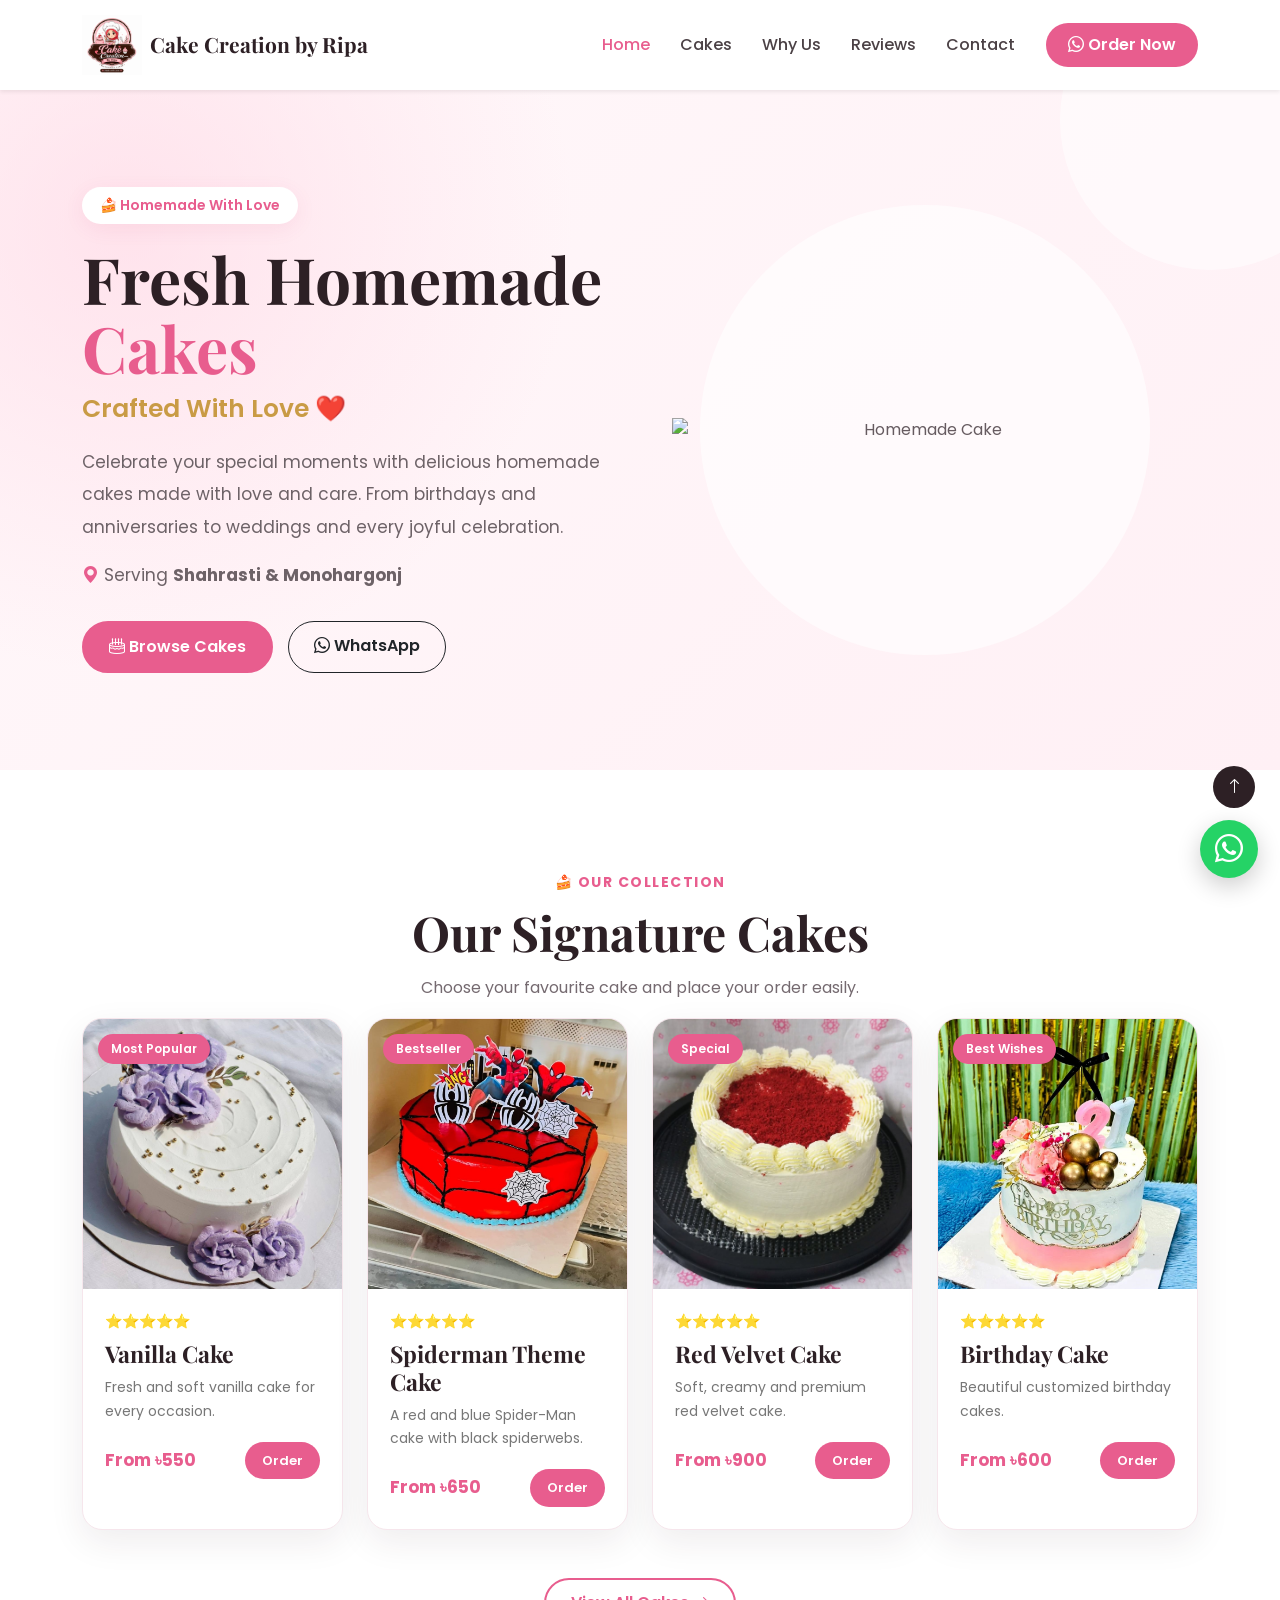
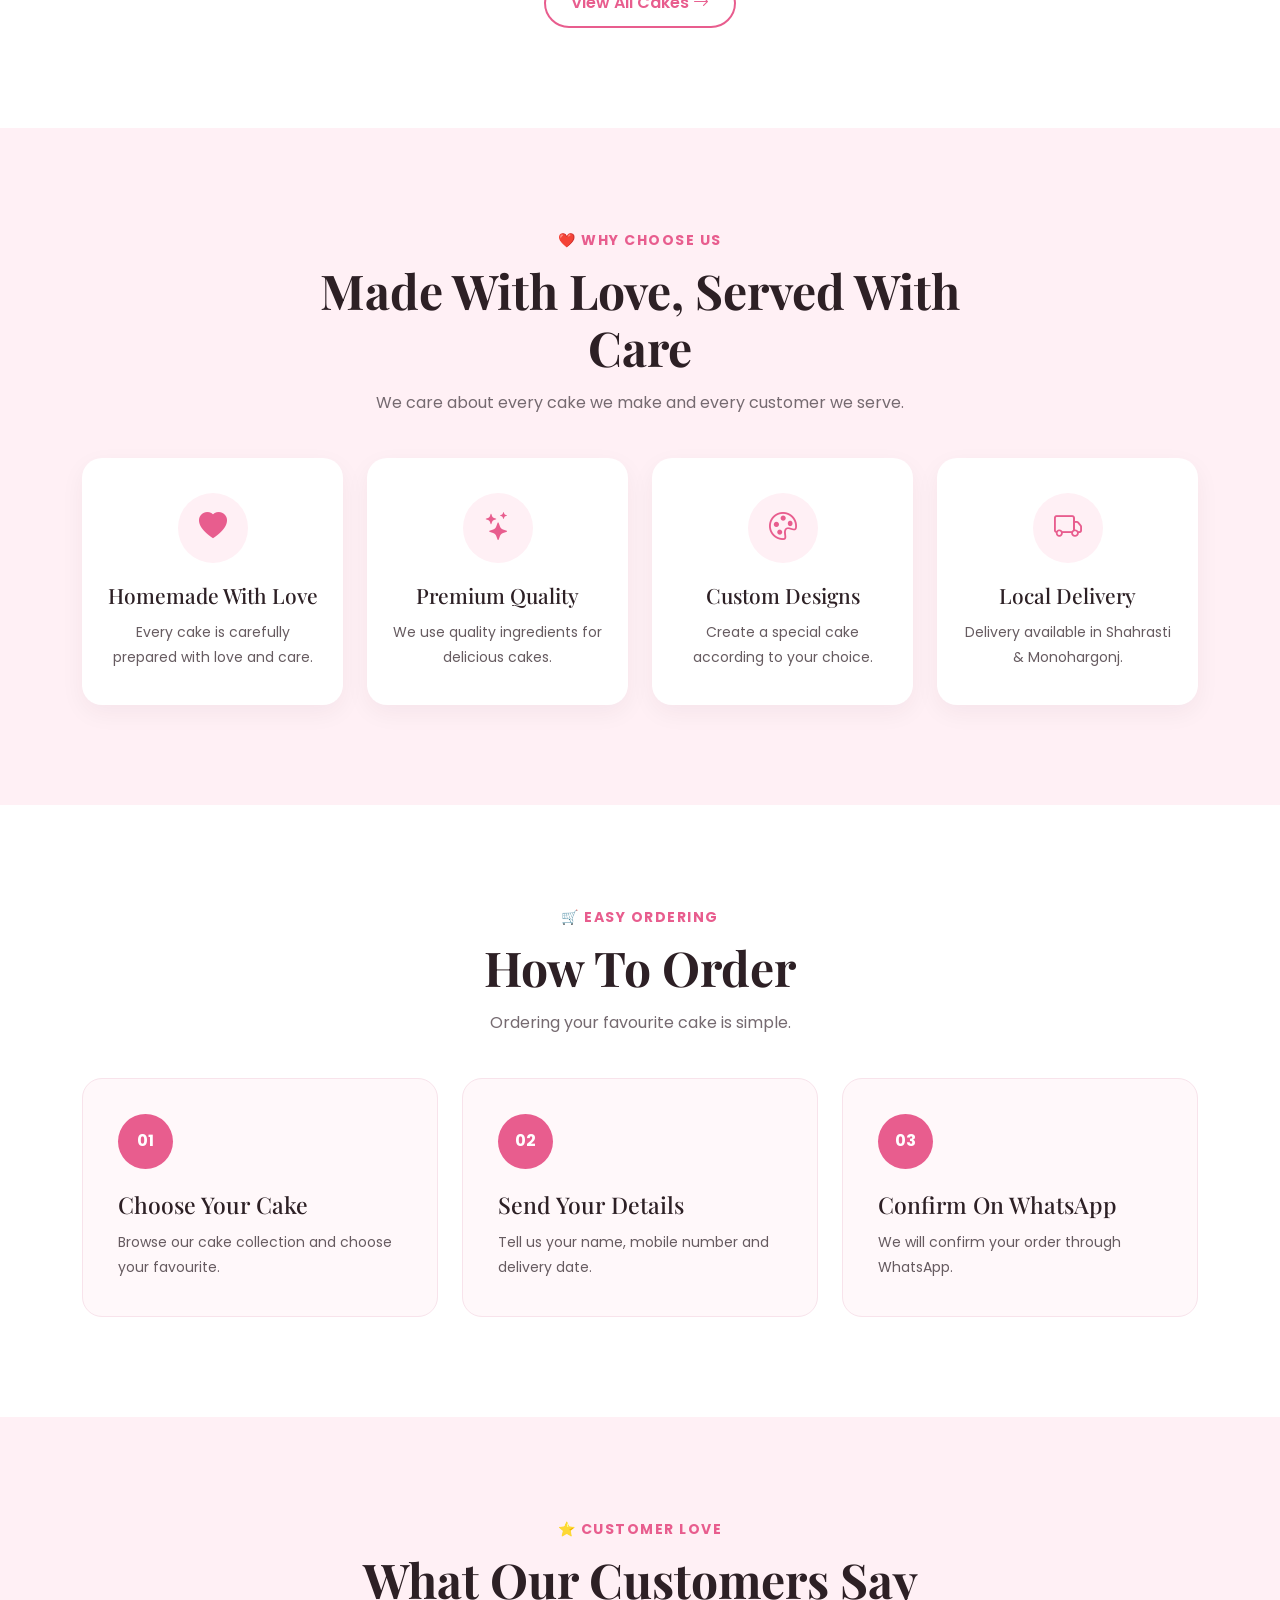
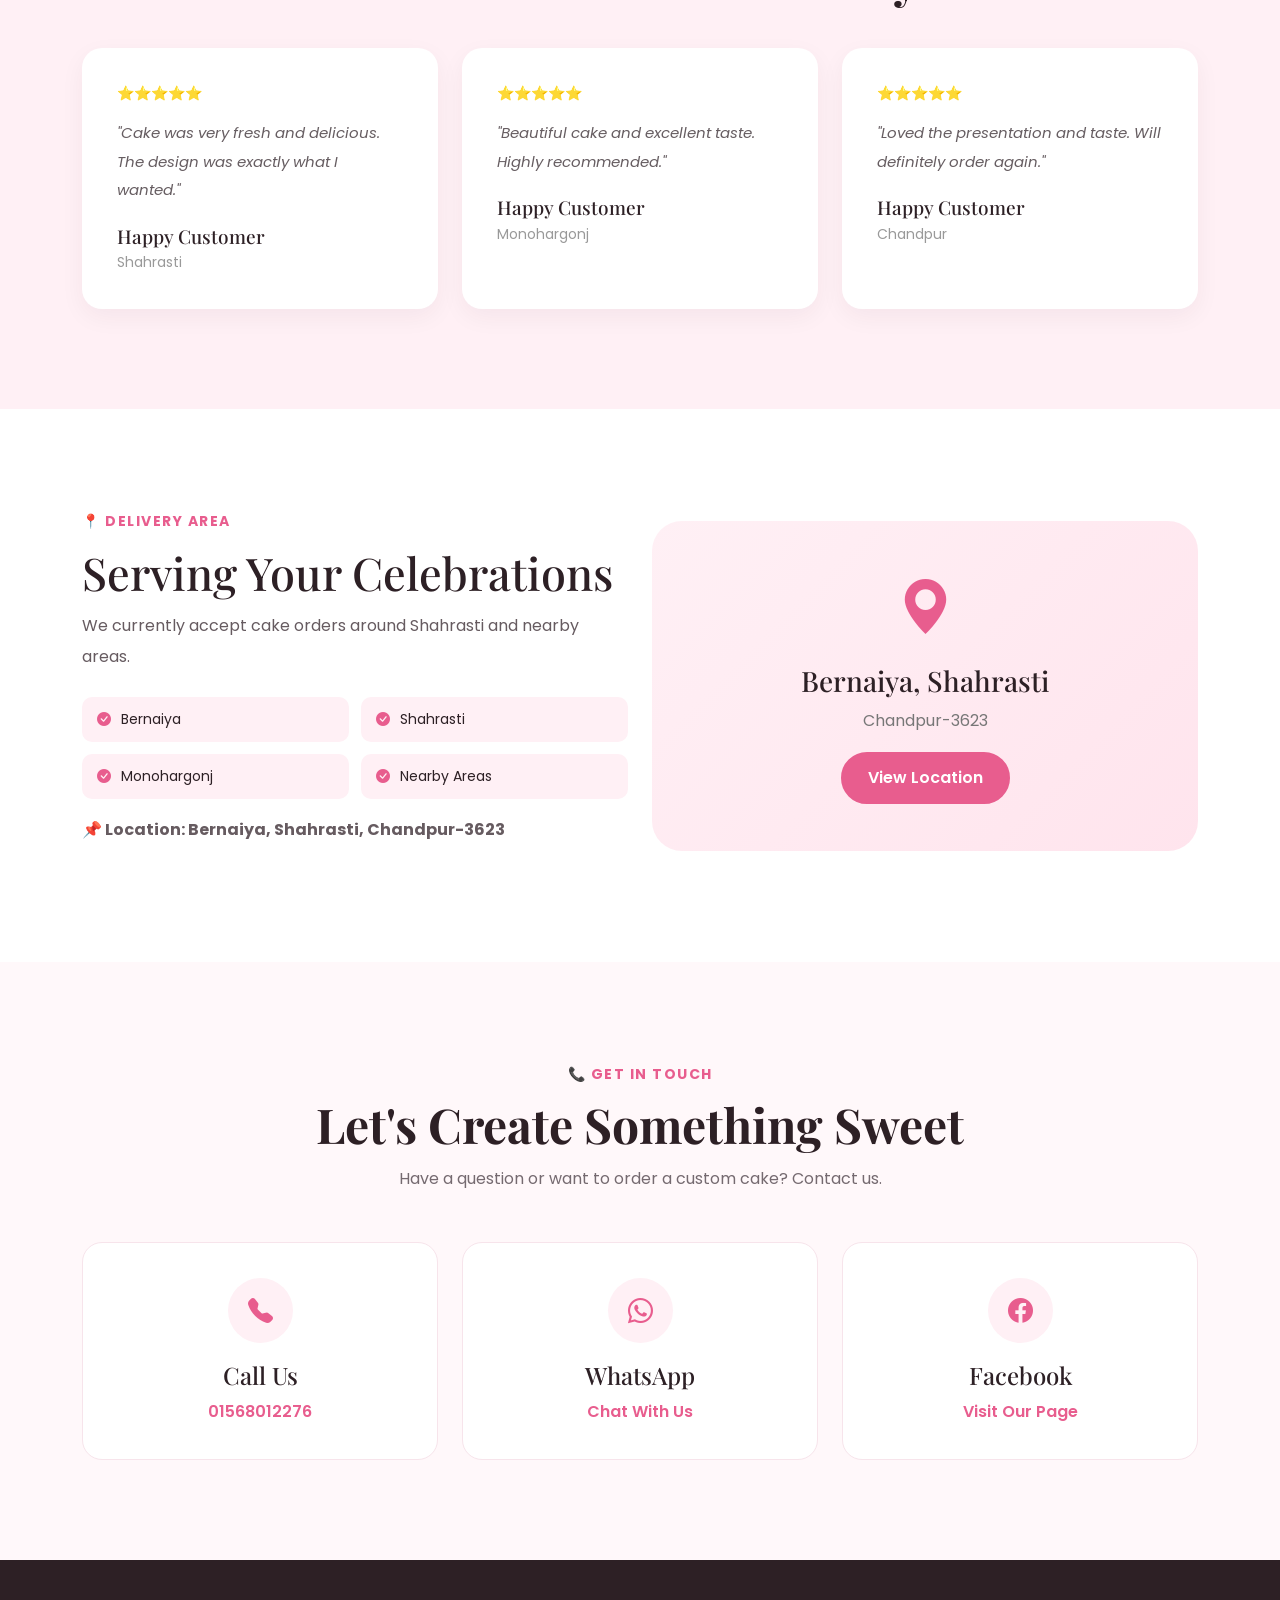
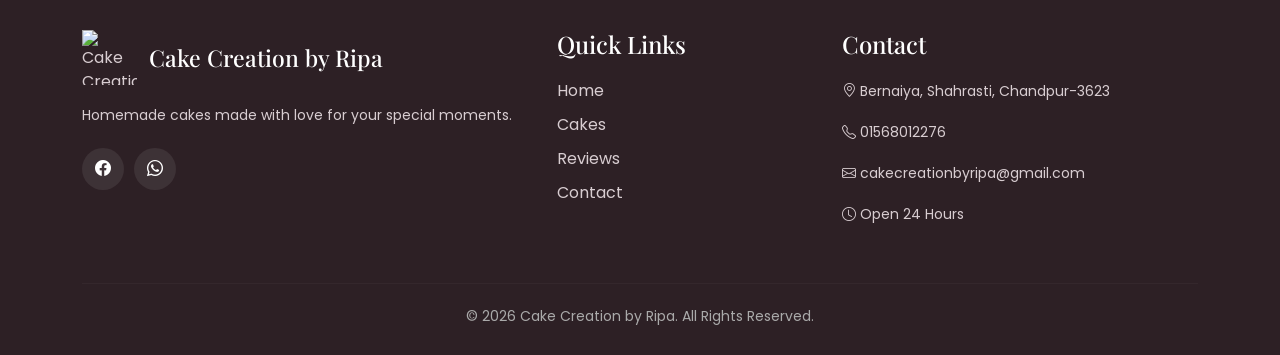
==== index.html @ 816a7dcd "Update index.html" ====
<!DOCTYPE html>
<html lang="en">

<head>

    <meta charset="UTF-8">
    <meta name="viewport" content="width=device-width, initial-scale=1.0">

    <title>Cake Creation by Ripa | Homemade Cakes</title>

    <meta name="description"
        content="Cake Creation by Ripa - Fresh homemade cakes for birthdays, anniversaries, weddings and special celebrations in Shahrasti and Monohargonj.">

    <!-- Google Font -->
    <link rel="preconnect" href="https://fonts.googleapis.com">
    <link rel="preconnect" href="https://fonts.gstatic.com" crossorigin>

    <link href="https://fonts.googleapis.com/css2?family=Playfair+Display:wght@500;600;700&family=Poppins:wght@300;400;500;600;700&display=swap"
        rel="stylesheet">

    <!-- Bootstrap -->
    <link href="https://cdn.jsdelivr.net/npm/bootstrap@5.3.7/dist/css/bootstrap.min.css"
        rel="stylesheet">

    <!-- Bootstrap Icons -->
    <link rel="stylesheet"
        href="https://cdn.jsdelivr.net/npm/bootstrap-icons@1.11.3/font/bootstrap-icons.min.css">

    <!-- Our CSS -->
    <link rel="stylesheet" href="style.css">

</head>


<body>


<!-- =====================================================
                    NAVBAR
===================================================== -->

<nav class="navbar navbar-expand-lg navbar-light bg-white shadow-sm sticky-top">

    <div class="container">

        <!-- Logo -->

        <a class="navbar-brand d-flex align-items-center"
            href="#home">

            <img src="logo.png"
                alt="Cake Creation by Ripa Logo"
                width="60"
                height="60">

            <span class="brand-name ms-2">
                Cake Creation by Ripa
            </span>

        </a>


        <!-- Mobile Menu Button -->

        <button class="navbar-toggler"
            type="button"
            data-bs-toggle="collapse"
            data-bs-target="#mainMenu">

            <span class="navbar-toggler-icon"></span>

        </button>


        <!-- Menu -->

        <div class="collapse navbar-collapse"
            id="mainMenu">

            <ul class="navbar-nav ms-auto align-items-lg-center">

                <li class="nav-item">

                    <a class="nav-link active"
                        href="#home">

                        Home

                    </a>

                </li>


                <li class="nav-item">

                    <a class="nav-link"
                        href="#cakes">

                        Cakes

                    </a>

                </li>


                <li class="nav-item">

                    <a class="nav-link"
                        href="#why-us">

                        Why Us

                    </a>

                </li>


                <li class="nav-item">

                    <a class="nav-link"
                        href="#reviews">

                        Reviews

                    </a>

                </li>


                <li class="nav-item">

                    <a class="nav-link"
                        href="#contact">

                        Contact

                    </a>

                </li>

            </ul>


            <!-- Order Button -->

            <a href="https://wa.me/8801568012276"
                target="_blank"
                class="btn btn-order ms-lg-3">

                <i class="bi bi-whatsapp"></i>

                Order Now

            </a>

        </div>

    </div>

</nav>



<!-- =====================================================
                    HERO SECTION
===================================================== -->

<section class="hero"
    id="home">

    <div class="container">

        <div class="row align-items-center">


            <!-- Hero Text -->

            <div class="col-lg-6 hero-content">

                <span class="hero-small-title">

                    🍰 Homemade With Love

                </span>


                <h1>

                    Fresh Homemade
                    <span>Cakes</span>

                </h1>


                <h3>

                    Crafted With Love ❤️

                </h3>


                <p>

                    Celebrate your special moments with
                    delicious homemade cakes made with
                    love and care.

                    From birthdays and anniversaries
                    to weddings and every joyful
                    celebration.

                </p>


                <p class="delivery-text">

                    <i class="bi bi-geo-alt-fill"></i>

                    Serving

                    <strong>
                        Shahrasti & Monohargonj
                    </strong>

                </p>


                <!-- Hero Buttons -->

                <div class="hero-buttons">

                    <a href="#cakes"
                        class="btn btn-pink">

                        <i class="bi bi-cake2"></i>

                        Browse Cakes

                    </a>


                    <a href="https://wa.me/8801568012276"
                        target="_blank"
                        class="btn btn-outline-dark">

                        <i class="bi bi-whatsapp"></i>

                        WhatsApp

                    </a>

                </div>

            </div>



            <!-- Hero Image -->

            <div class="col-lg-6 text-center">

                <div class="hero-image-wrapper">

                    <img src="images/hero/hero.png"
                        alt="Homemade Cake"
                        class="img-fluid hero-img">

                </div>

            </div>

        </div>

    </div>

</section>



<!-- =====================================================
                CAKE GALLERY
===================================================== -->

<section class="cakes-section"
    id="cakes">

    <div class="container">


        <!-- Section Heading -->

        <div class="section-heading text-center">

            <span class="section-small-title">

                🍰 OUR COLLECTION

            </span>

            <h2>

                Our Signature Cakes

            </h2>

            <p>

                Choose your favourite cake and
                place your order easily.

            </p>

        </div>



        <!-- Cake Cards -->

        <div class="row g-4">


            <!-- Cake 01 -->

            <div class="col-lg-3 col-md-6">

                <div class="cake-card">

                    <div class="cake-image">

                        <img src="cake1.jpg"
                            alt="Vanilla Cake">

                        <span class="cake-badge">

                            Most Popular

                        </span>

                    </div>


                    <div class="cake-card-body">

                        <div class="rating">

                            ⭐⭐⭐⭐⭐

                        </div>

                        <h3>

                            Vanilla Cake

                        </h3>

                        <p>

                            Fresh and soft vanilla cake for every occasion. 

                        </p>

                        <div class="cake-bottom">

                            <span class="price">

                               From ৳550

                            </span>

                            <button class="order-cake-btn"
                                data-cake="Chocolate Cake">

                                Order

                            </button>

                        </div>

                    </div>

                </div>

            </div>



            <!-- Cake 02 -->

            <div class="col-lg-3 col-md-6">

                <div class="cake-card">

                    <div class="cake-image">

                        <img src="cake2.jpg"
                            alt="Spiderman Theme Cake">

                        <span class="cake-badge">

                            Bestseller

                        </span>

                    </div>


                    <div class="cake-card-body">

                        <div class="rating">

                            ⭐⭐⭐⭐⭐

                        </div>

                        <h3>

                            Spiderman Theme Cake

                        </h3>

                        <p>

                           A red and blue Spider-Man cake with black spiderwebs.

                        </p>

                        <div class="cake-bottom">

                            <span class="price">

                                From ৳650

                            </span>

                            <button class="order-cake-btn"
                                data-cake="Spiderman Theme Cake">

                                Order

                            </button>

                        </div>

                    </div>

                </div>

            </div>



            <!-- Cake 03 -->

            <div class="col-lg-3 col-md-6">

                <div class="cake-card">

                    <div class="cake-image">

                        <img src="cake3.jpg"
                            alt="Red Velvet Cake">

                            <span class="cake-badge">

                            Special

                        </span>

                    </div>


                    <div class="cake-card-body">

                        <div class="rating">

                            ⭐⭐⭐⭐⭐

                        </div>

                        <h3>

                            Red Velvet Cake

                        </h3>

                        <p>

                           Soft, creamy and premium red velvet cake.

                        </p>

                        <div class="cake-bottom">

                            <span class="price">

                                From ৳900

                            </span>

                            <button class="order-cake-btn"
                                data-cake="Red Velvet Cake">

                                Order

                            </button>

                        </div>

                    </div>

                </div>

            </div>



            <!-- Cake 04 -->

            <div class="col-lg-3 col-md-6">

                <div class="cake-card">

                    <div class="cake-image">

                        <img src="cake4.jpg"
                            alt="Birthday Cake">

                        <span class="cake-badge">

                            Best Wishes

                        </span>

                    </div>


                    <div class="cake-card-body">

                        <div class="rating">

                            ⭐⭐⭐⭐⭐

                        </div>

                        <h3>

                            Birthday Cake

                        </h3>

                        <p>

                            Beautiful customized
                            birthday cakes.

                        </p>

                        <div class="cake-bottom">

                            <span class="price">

                                From ৳600

                            </span>

                            <button class="order-cake-btn"
                                data-cake="Birthday Cake">

                                Order

                            </button>

                        </div>

                    </div>

                </div>

            </div>

        </div>


        <!-- View All Button -->

        <div class="text-center mt-5">

            <a href="cakes.html"
                class="btn btn-outline-pink">

                View All Cakes

                <i class="bi bi-arrow-right"></i>

            </a>

        </div>

    </div>

</section>



<!-- =====================================================
                WHY CHOOSE US
===================================================== -->

<section class="why-us"
    id="why-us">

    <div class="container">

        <div class="section-heading text-center">

            <span class="section-small-title">

                ❤️ WHY CHOOSE US

            </span>

            <h2>

                Made With Love, Served With Care

            </h2>

            <p>

                We care about every cake we make
                and every customer we serve.

            </p>

        </div>


        <div class="row g-4 mt-3">


            <div class="col-lg-3 col-md-6">

                <div class="feature-card">

                    <div class="feature-icon">

                        <i class="bi bi-heart-fill"></i>

                    </div>

                    <h3>

                        Homemade With Love

                    </h3>

                    <p>

                        Every cake is carefully
                        prepared with love and care.

                    </p>

                </div>

            </div>



            <div class="col-lg-3 col-md-6">

                <div class="feature-card">

                    <div class="feature-icon">

                        <i class="bi bi-stars"></i>

                    </div>

                    <h3>

                        Premium Quality

                    </h3>

                    <p>

                        We use quality ingredients
                        for delicious cakes.

                    </p>

                </div>

            </div>



            <div class="col-lg-3 col-md-6">

                <div class="feature-card">

                    <div class="feature-icon">

                        <i class="bi bi-palette"></i>

                    </div>

                    <h3>

                        Custom Designs

                    </h3>

                    <p>

                        Create a special cake
                        according to your choice.

                    </p>

                </div>

            </div>



            <div class="col-lg-3 col-md-6">

                <div class="feature-card">

                    <div class="feature-icon">

                        <i class="bi bi-truck"></i>

                    </div>

                    <h3>

                        Local Delivery

                    </h3>

                    <p>

                        Delivery available in
                        Shahrasti & Monohargonj.

                    </p>

                </div>

            </div>

        </div>

    </div>

</section>



<!-- =====================================================
                HOW TO ORDER
===================================================== -->

<section class="how-order">

    <div class="container">

        <div class="section-heading text-center">

            <span class="section-small-title">

                🛒 EASY ORDERING

            </span>

            <h2>

                How To Order

            </h2>

            <p>

                Ordering your favourite cake
                is simple.

            </p>

        </div>


        <div class="row g-4 mt-3">


            <div class="col-lg-4">

                <div class="order-step">

                    <div class="step-number">

                        01

                    </div>

                    <h3>

                        Choose Your Cake

                    </h3>

                    <p>

                        Browse our cake collection
                        and choose your favourite.

                    </p>

                </div>

            </div>



            <div class="col-lg-4">

                <div class="order-step">

                    <div class="step-number">

                        02

                    </div>

                    <h3>

                        Send Your Details

                    </h3>

                    <p>

                        Tell us your name, mobile
                        number and delivery date.

                    </p>

                </div>

            </div>



            <div class="col-lg-4">

                <div class="order-step">

                    <div class="step-number">

                        03

                    </div>

                    <h3>

                        Confirm On WhatsApp

                    </h3>

                    <p>

                        We will confirm your order
                        through WhatsApp.

                    </p>

                </div>

            </div>

        </div>

    </div>

</section>



<!-- =====================================================
                REVIEWS
===================================================== -->

<section class="reviews-section"
    id="reviews">

    <div class="container">

        <div class="section-heading text-center">

            <span class="section-small-title">

                ⭐ CUSTOMER LOVE

            </span>

            <h2>

                What Our Customers Say

            </h2>

        </div>


        <div class="row g-4 mt-3">


            <div class="col-lg-4">

                <div class="review-card">

                    <div class="rating">

                        ⭐⭐⭐⭐⭐

                    </div>

                    <p>

                        "Cake was very fresh and
                        delicious. The design was
                        exactly what I wanted."

                    </p>

                    <h4>

                        Happy Customer

                    </h4>

                    <small>

                        Shahrasti

                    </small>

                </div>

            </div>



            <div class="col-lg-4">

                <div class="review-card">

                    <div class="rating">

                        ⭐⭐⭐⭐⭐

                    </div>

                    <p>

                        "Beautiful cake and
                        excellent taste. Highly
                        recommended."

                    </p>

                    <h4>

                        Happy Customer

                    </h4>

                    <small>

                        Monohargonj

                    </small>

                </div>

            </div>



            <div class="col-lg-4">

                <div class="review-card">

                    <div class="rating">

                        ⭐⭐⭐⭐⭐

                    </div>

                    <p>

                        "Loved the presentation
                        and taste. Will definitely
                        order again."

                    </p>

                    <h4>

                        Happy Customer

                    </h4>

                    <small>

                        Chandpur

                    </small>

                </div>

            </div>

        </div>

    </div>

</section>



<!-- =====================================================
                DELIVERY AREA
===================================================== -->

<section class="delivery-section">

    <div class="container">

        <div class="row align-items-center">


            <div class="col-lg-6">

                <span class="section-small-title">

                    📍 DELIVERY AREA

                </span>

                <h2>

                    Serving Your Celebrations

                </h2>

                <p>

                    We currently accept cake orders
                    around Shahrasti and nearby areas.

                </p>


                <div class="delivery-list">

                    <span>
                        <i class="bi bi-check-circle-fill"></i>
                        Bernaiya
                    </span>

                    <span>
                        <i class="bi bi-check-circle-fill"></i>
                        Shahrasti
                    </span>

                    <span>
                        <i class="bi bi-check-circle-fill"></i>
                        Monohargonj
                    </span>

                    <span>
                        <i class="bi bi-check-circle-fill"></i>
                        Nearby Areas
                    </span>

                </div>


                <p class="mt-3">

                    <strong>

                        📌 Location:
                        Bernaiya, Shahrasti,
                        Chandpur-3623

                    </strong>

                </p>

            </div>


            <div class="col-lg-6">

                <div class="location-box">

                    <i class="bi bi-geo-alt-fill"></i>

                    <h3>

                        Bernaiya, Shahrasti

                    </h3>

                    <p>

                        Chandpur-3623

                    </p>

                    <a href="https://share.google/gxsnvxKFR1uN380WW"
                        target="_blank"
                        class="btn btn-pink">

                        View Location

                    </a>

                </div>

            </div>

        </div>

    </div>

</section>



<!-- =====================================================
                CONTACT
===================================================== -->

<section class="contact-section"
    id="contact">

    <div class="container">

        <div class="section-heading text-center">

            <span class="section-small-title">

                📞 GET IN TOUCH

            </span>

            <h2>

                Let's Create Something Sweet

            </h2>

            <p>

                Have a question or want to order
                a custom cake? Contact us.

            </p>

        </div>


        <div class="row g-4 mt-4">


            <div class="col-lg-4">

                <div class="contact-card">

                    <i class="bi bi-telephone-fill"></i>

                    <h4>

                        Call Us

                    </h4>

                    <a href="tel:01568012276">

                        01568012276

                    </a>

                </div>

            </div>



            <div class="col-lg-4">

                <div class="contact-card">

                    <i class="bi bi-whatsapp"></i>

                    <h4>

                        WhatsApp

                    </h4>

                    <a href="https://wa.me/8801568012276"
                        target="_blank">

                        Chat With Us

                    </a>

                </div>

            </div>



            <div class="col-lg-4">

                <div class="contact-card">

                    <i class="bi bi-facebook"></i>

                    <h4>

                        Facebook

                    </h4>

                    <a href="https://www.facebook.com/CakeCreationByRipa"
                        target="_blank">

                        Visit Our Page

                    </a>

                </div>

            </div>

        </div>

    </div>

</section>



<!-- =====================================================
                    FOOTER
===================================================== -->

<footer class="footer">

    <div class="container">

        <div class="row g-4">


            <div class="col-lg-5">

                <div class="footer-brand">

                    <img src="images/logo/logo.png"
                        alt="Cake Creation by Ripa">

                    <h3>

                        Cake Creation by Ripa

                    </h3>

                </div>

                <p>

                    Homemade cakes made with love
                    for your special moments.

                </p>

                <div class="footer-social">

                    <a href="https://www.facebook.com/CakeCreationByRipa"
                        target="_blank">

                        <i class="bi bi-facebook"></i>

                    </a>

                    <a href="https://wa.me/8801568012276"
                        target="_blank">

                        <i class="bi bi-whatsapp"></i>

                    </a>

                </div>

            </div>


            <div class="col-lg-3">

                <h4>

                    Quick Links

                </h4>

                <ul>

                    <li>
                        <a href="#home">
                            Home
                        </a>
                    </li>

                    <li>
                        <a href="#cakes">
                            Cakes
                        </a>
                    </li>

                    <li>
                        <a href="#reviews">
                            Reviews
                        </a>
                    </li>

                    <li>
                        <a href="#contact">
                            Contact
                        </a>
                    </li>

                </ul>

            </div>


            <div class="col-lg-4">

                <h4>

                    Contact

                </h4>

                <p>

                    <i class="bi bi-geo-alt"></i>

                    Bernaiya, Shahrasti,
                    Chandpur-3623

                </p>

                <p>

                    <i class="bi bi-telephone"></i>

                    01568012276

                </p>

                <p>

                    <i class="bi bi-envelope"></i>

                    cakecreationbyripa@gmail.com

                </p>

                <p>

                    <i class="bi bi-clock"></i>

                    Open 24 Hours

                </p>

            </div>

        </div>


        <hr>


        <div class="footer-bottom">

            <p>

                © 2026 Cake Creation by Ripa.
                All Rights Reserved.

            </p>

        </div>

    </div>

</footer>



<!-- =====================================================
                FLOATING WHATSAPP
===================================================== -->

<a href="https://wa.me/8801568012276"
    target="_blank"
    class="floating-whatsapp">

    <i class="bi bi-whatsapp"></i>

</a>



<!-- =====================================================
                BACK TO TOP
===================================================== -->

<a href="#home"
    class="back-to-top">

    <i class="bi bi-arrow-up"></i>

</a>



<!-- Bootstrap JS -->

<script src="https://cdn.jsdelivr.net/npm/bootstrap@5.3.7/dist/js/bootstrap.bundle.min.js"></script>

<!-- =====================================================
                ORDER WIZARD
===================================================== -->

<div class="order-modal" id="orderModal">

    <div class="order-box">

        <button class="order-close" id="closeOrder">
            <i class="bi bi-x-lg"></i>
        </button>

        <div class="order-header">

            <span>🍰 CAKE ORDER</span>

            <h2>Place Your Order</h2>

            <p>Fill in the details below and we'll confirm your order on WhatsApp.</p>

        </div>


        <!-- Progress -->

        <div class="order-progress">

            <div class="progress-step active">
                <span>1</span>
                <small>Cake</small>
            </div>

            <div class="progress-line"></div>

            <div class="progress-step">
                <span>2</span>
                <small>Quantity</small>
            </div>

            <div class="progress-line"></div>

            <div class="progress-step">
                <span>3</span>
                <small>Date</small>
            </div>

            <div class="progress-line"></div>

            <div class="progress-step">
                <span>4</span>
                <small>Details</small>
            </div>

        </div>


        <!-- STEP 1 -->

        <div class="order-step-form active" data-step="1">

            <h3>🍰 Select Your Cake</h3>

            <p class="step-description">
                You selected:
            </p>

            <div class="selected-cake">

                <div class="selected-cake-icon">
                    🎂
                </div>

                <div>

                    <strong id="selectedCakeName">
                        Please select a cake
                    </strong>

                    <small>
                        Cake Creation by Ripa
                    </small>

                </div>

            </div>

            <button class="wizard-next btn-pink">
                Continue
                <i class="bi bi-arrow-right"></i>
            </button>

        </div>


        <!-- STEP 2 -->

        <!-- STEP 2 — CAKE WEIGHT & QUANTITY -->

<div class="order-step-form" data-step="2">

    <h3>⚖️ Choose Cake Size</h3>

    <p class="step-description">
        Select your preferred cake weight and quantity.
    </p>


    <!-- Cake Weight -->

    <div class="form-group">

        <label for="cakeWeight">
            Cake Weight
        </label>

        <select id="cakeWeight">

            <option value="0.5">
                ½ Pound
            </option>

            <option value="1" selected>
                1 Pound
            </option>

            <option value="1.5">
                1.5 Pound
            </option>

            <option value="2">
                2 Pound
            </option>

            <option value="2.5">
                2.5 Pound
            </option>

            <option value="3">
                3 Pound
            </option>

            <option value="custom">
                Custom Weight
            </option>

        </select>

    </div>


    <!-- Custom Weight -->

    <div class="form-group"
        id="customWeightGroup"
        style="display:none;">

        <label for="customWeight">

            Custom Weight

        </label>

        <input
            type="text"
            id="customWeight"
            placeholder="Example: 4 Pound"
        >

    </div>


    <!-- Quantity -->

    <div class="form-group">

        <label>
            Quantity
        </label>

        <div class="quantity-box">

            <button
                type="button"
                id="minusQty">

                −

            </button>

            <span id="cakeQuantity">

                1

            </span>

            <button
                type="button"
                id="plusQty">

                +

            </button>

        </div>

    </div>


    <!-- Price -->

    <div class="selected-price">

        <span>
            Estimated Price
        </span>

        <strong id="estimatedPrice">
            ৳650
        </strong>

    </div>


    <div class="wizard-buttons">

        <button class="wizard-back">

            <i class="bi bi-arrow-left"></i>

            Back

        </button>


        <button class="wizard-next btn-pink">

            Continue

            <i class="bi bi-arrow-right"></i>

        </button>

    </div>

</div>


        <!-- STEP 3 -->

        <div class="order-step-form" data-step="3">

            <h3>📅 Delivery Date</h3>

            <p class="step-description">
                When would you like to receive your cake?
            </p>

            <div class="form-group">

                <label for="deliveryDate">
                    Delivery Date
                </label>

                <input
                    type="date"
                    id="deliveryDate"
                    required
                >

            </div>

            <div class="wizard-buttons">

                <button class="wizard-back">
                    <i class="bi bi-arrow-left"></i>
                    Back
                </button>

                <button class="wizard-next btn-pink">
                    Continue
                    <i class="bi bi-arrow-right"></i>
                </button>

            </div>

        </div>


        <!-- STEP 4 -->

        <div class="order-step-form" data-step="4">

            <h3>👤 Your Details</h3>

            <p class="step-description">
                Please provide your contact details.
            </p>


            <div class="form-group">

                <label for="customerName">
                    Your Name
                </label>

                <input
                    type="text"
                    id="customerName"
                    placeholder="Enter your name"
                    required
                >

            </div>


            <div class="form-group">

                <label for="customerMobile">
                    Mobile Number
                </label>

                <input
                    type="tel"
                    id="customerMobile"
                    placeholder="01XXXXXXXXX"
                    maxlength="11"
                    required
                >

            </div>


            <div class="form-group">

                <label for="deliveryAddress">
                    Delivery Area
                </label>

                <input
                    type="text"
                    id="deliveryAddress"
                    placeholder="e.g. Shahrasti / Monohargonj"
                    required
                >

            </div>


            <div class="wizard-buttons">

                <button class="wizard-back">
                    <i class="bi bi-arrow-left"></i>
                    Back
                </button>

                <button class="wizard-next btn-pink">
                    Review Order
                    <i class="bi bi-arrow-right"></i>
                </button>

            </div>

        </div>


        <!-- STEP 5 -->

        <div class="order-step-form" data-step="5">

            <h3>💬 Confirm Your Order</h3>

            <p class="step-description">
                Please check your order details.
            </p>


            <div class="order-summary">

                <div class="summary-row">

    <span>
        Cake Weight
    </span>

    <strong id="summaryWeight">
        -
    </strong>

</div>


<div class="summary-row">

    <span>
        Total Price
    </span>

    <strong id="summaryPrice">
        -
    </strong>

</div>

                <div class="summary-row">

                    <span>
                        Cake
                    </span>

                    <strong id="summaryCake">
                        -
                    </strong>

                </div>


                <div class="summary-row">

                    <span>
                        Quantity
                    </span>

                    <strong id="summaryQuantity">
                        1
                    </strong>

                </div>


                <div class="summary-row">

                    <span>
                        Delivery Date
                    </span>

                    <strong id="summaryDate">
                        -
                    </strong>

                </div>


                <div class="summary-row">

                    <span>
                        Customer
                    </span>

                    <strong id="summaryName">
                        -
                    </strong>

                </div>


                <div class="summary-row">

                    <span>
                        Mobile
                    </span>

                    <strong id="summaryMobile">
                        -
                    </strong>

                </div>


                <div class="summary-row">

                    <span>
                        Delivery Area
                    </span>

                    <strong id="summaryAddress">
                        -
                    </strong>

                </div>

            </div>


            <div class="whatsapp-note">

                <i class="bi bi-whatsapp"></i>

                Your order will be sent to
                Cake Creation by Ripa through WhatsApp.

            </div>


            <div class="wizard-buttons">

                <button class="wizard-back">

                    <i class="bi bi-arrow-left"></i>

                    Back

                </button>


                <button
                    class="confirm-order-btn"
                    id="confirmOrder">

                    <i class="bi bi-whatsapp"></i>

                    Confirm via WhatsApp

                </button>

            </div>

        </div>

    </div>

</div>


<!-- Order Wizard Script -->

<script src="js/script.js"></script>

</body>

</html>
---- style.css ----
/* =====================================================
   CAKE CREATION BY RIPA
   MAIN STYLESHEET
===================================================== */


/* =====================================================
   GLOBAL
===================================================== */

:root {

    --pink: #e85d8e;
    --pink-dark: #c93d70;
    --pink-light: #fff0f5;

    --gold: #c99b45;

    --dark: #2d2025;
    --text: #665b60;
    --white: #ffffff;

    --shadow: 0 12px 35px rgba(50, 20, 35, 0.08);

    --radius: 20px;

}


* {

    margin: 0;
    padding: 0;
    box-sizing: border-box;

}


html {

    scroll-behavior: smooth;

}


body {

    font-family: "Poppins", sans-serif;

    color: var(--text);

    background: #ffffff;

    overflow-x: hidden;

}


a {

    text-decoration: none;

}


img {

    max-width: 100%;

    display: block;

}


/* =====================================================
   NAVBAR
===================================================== */

.navbar {

    padding: 10px 0;

    transition: 0.3s;

}


.brand-name {

    color: var(--dark);

    font-family: "Playfair Display", serif;

    font-size: 21px;

    font-weight: 700;

}


.navbar-brand img {

    object-fit: contain;

}


.nav-link {

    color: #4b4145 !important;

    font-weight: 500;

    margin: 0 7px;

    transition: 0.3s;

}


.nav-link:hover,
.nav-link.active {

    color: var(--pink) !important;

}


.btn-order {

    background: var(--pink);

    color: white;

    padding: 10px 22px;

    border-radius: 50px;

    font-weight: 600;

    border: none;

    transition: 0.3s;

}


.btn-order:hover {

    background: var(--pink-dark);

    color: white;

    transform: translateY(-2px);

}


/* =====================================================
   HERO
===================================================== */

.hero {

    position: relative;

    min-height: 680px;

    display: flex;

    align-items: center;

    padding: 90px 0;

    background:

        radial-gradient(
            circle at 10% 20%,
            rgba(255, 210, 225, 0.55),
            transparent 35%
        ),

        linear-gradient(
            135deg,
            #fff8fa,
            #fff0f5
        );

    overflow: hidden;

}


.hero::before {

    content: "";

    position: absolute;

    width: 300px;

    height: 300px;

    border-radius: 50%;

    background: rgba(255, 255, 255, 0.55);

    top: -120px;

    right: -80px;

}


.hero-content {

    position: relative;

    z-index: 2;

}


.hero-small-title {

    display: inline-block;

    color: var(--pink);

    background: white;

    padding: 8px 18px;

    border-radius: 50px;

    font-size: 14px;

    font-weight: 600;

    margin-bottom: 20px;

    box-shadow: 0 5px 20px rgba(200, 60, 110, 0.08);

}


.hero h1 {

    font-family: "Playfair Display", serif;

    color: var(--dark);

    font-size: clamp(45px, 5vw, 72px);

    line-height: 1.08;

    font-weight: 700;

    margin-bottom: 12px;

}


.hero h1 span {

    color: var(--pink);

}


.hero h3 {

    color: var(--gold);

    font-size: 25px;

    font-weight: 600;

    margin-bottom: 22px;

}


.hero p {

    max-width: 600px;

    font-size: 17px;

    line-height: 1.9;

    color: #6d6267;

}


.delivery-text {

    margin-top: 15px;

}


.delivery-text i {

    color: var(--pink);

}


.hero-buttons {

    display: flex;

    gap: 15px;

    margin-top: 30px;

    flex-wrap: wrap;

}


.btn-pink {

    background: var(--pink);

    color: white;

    border: 2px solid var(--pink);

    padding: 12px 25px;

    border-radius: 50px;

    font-weight: 600;

    transition: 0.3s;

}


.btn-pink:hover {

    background: var(--pink-dark);

    border-color: var(--pink-dark);

    color: white;

    transform: translateY(-3px);

}


.btn-outline-dark {

    padding: 12px 25px;

    border-radius: 50px;

    font-weight: 600;

}


.hero-image-wrapper {

    position: relative;

    padding: 20px;

}


.hero-image-wrapper::before {

    content: "";

    position: absolute;

    width: 450px;

    height: 450px;

    background: rgba(255, 255, 255, 0.65);

    border-radius: 50%;

    top: 50%;

    left: 50%;

    transform: translate(-50%, -50%);

    z-index: 0;

}


.hero-img {

    position: relative;

    z-index: 1;

    max-height: 500px;

    margin: auto;

    object-fit: contain;

    animation: cakeFloat 4s ease-in-out infinite;

}


@keyframes cakeFloat {

    0% {

        transform: translateY(0);

    }

    50% {

        transform: translateY(-12px);

    }

    100% {

        transform: translateY(0);

    }

}


/* =====================================================
   SECTION COMMON
===================================================== */

.section-heading {

    max-width: 750px;

    margin: auto;

}


.section-small-title {

    color: var(--pink);

    font-size: 14px;

    font-weight: 700;

    letter-spacing: 1.5px;

}


.section-heading h2 {

    font-family: "Playfair Display", serif;

    color: var(--dark);

    font-size: clamp(32px, 4vw, 48px);

    font-weight: 700;

    margin: 10px 0 12px;

}


.section-heading p {

    color: #756a70;

    font-size: 16px;

    line-height: 1.8;

}


/* =====================================================
   CAKE GALLERY
===================================================== */

.cakes-section {

    padding: 100px 0;

    background: #ffffff;

}


.cake-card {

    height: 100%;

    background: white;

    border-radius: var(--radius);

    overflow: hidden;

    box-shadow: var(--shadow);

    border: 1px solid #f6e6ec;

    transition: 0.4s ease;

}


.cake-card:hover {

    transform: translateY(-10px);

    box-shadow: 0 20px 45px rgba(50, 20, 35, 0.14);

}


.cake-image {

    position: relative;

    height: 270px;

    overflow: hidden;

    background: #f9f0f3;

}


.cake-image img {

    width: 100%;

    height: 100%;

    object-fit: cover;

    transition: 0.5s ease;

}


.cake-card:hover .cake-image img {

    transform: scale(1.08);

}


.cake-badge {

    position: absolute;

    top: 15px;

    left: 15px;

    background: var(--pink);

    color: white;

    padding: 6px 13px;

    border-radius: 50px;

    font-size: 12px;

    font-weight: 600;

}


.cake-card-body {

    padding: 22px;

}


.rating {

    color: #f3ad35;

    font-size: 14px;

    margin-bottom: 8px;

}


.cake-card h3 {

    font-family: "Playfair Display", serif;

    color: var(--dark);

    font-size: 23px;

    font-weight: 700;

    margin-bottom: 8px;

}


.cake-card p {

    font-size: 14px;

    line-height: 1.7;

    color: #777;

}


.cake-bottom {

    display: flex;

    align-items: center;

    justify-content: space-between;

    gap: 10px;

    margin-top: 18px;

}


.price {

    color: var(--pink) !important;

    font-size: 17px !important;

    font-weight: 700;

    margin: 0;

}


.order-cake-btn {

    border: none;

    background: var(--pink);

    color: white;

    padding: 9px 17px;

    border-radius: 50px;

    font-size: 13px;

    font-weight: 600;

    transition: 0.3s;

}


.order-cake-btn:hover {

    background: var(--pink-dark);

    transform: translateY(-2px);

}


.btn-outline-pink {

    color: var(--pink);

    border: 2px solid var(--pink);

    padding: 11px 25px;

    border-radius: 50px;

    font-weight: 600;

    transition: 0.3s;

}


.btn-outline-pink:hover {

    background: var(--pink);

    color: white;

}


/* =====================================================
   WHY CHOOSE US
===================================================== */

.why-us {

    padding: 100px 0;

    background: var(--pink-light);

}


.feature-card {

    height: 100%;

    background: white;

    padding: 35px 25px;

    text-align: center;

    border-radius: var(--radius);

    box-shadow: 0 8px 25px rgba(50, 20, 35, 0.05);

    transition: 0.3s;

}


.feature-card:hover {

    transform: translateY(-7px);

    box-shadow: var(--shadow);

}


.feature-icon {

    width: 70px;

    height: 70px;

    margin: 0 auto 20px;

    display: flex;

    align-items: center;

    justify-content: center;

    border-radius: 50%;

    background: #fff0f5;

    color: var(--pink);

    font-size: 28px;

}


.feature-card h3 {

    color: var(--dark);

    font-family: "Playfair Display", serif;

    font-size: 21px;

    margin-bottom: 12px;

}


.feature-card p {

    font-size: 14px;

    line-height: 1.8;

    margin: 0;

}


/* =====================================================
   HOW TO ORDER
===================================================== */

.how-order {

    padding: 100px 0;

    background: white;

}


.order-step {

    position: relative;

    height: 100%;

    padding: 35px;

    background: #fff8fa;

    border-radius: var(--radius);

    border: 1px solid #f8e3eb;

    transition: 0.3s;

}


.order-step:hover {

    transform: translateY(-7px);

    box-shadow: var(--shadow);

}


.step-number {

    width: 55px;

    height: 55px;

    display: flex;

    align-items: center;

    justify-content: center;

    background: var(--pink);

    color: white;

    border-radius: 50%;

    font-weight: 700;

    margin-bottom: 22px;

}


.order-step h3 {

    font-family: "Playfair Display", serif;

    color: var(--dark);

    font-size: 23px;

    margin-bottom: 12px;

}


.order-step p {

    line-height: 1.8;

    font-size: 14px;

    margin: 0;

}


/* =====================================================
   REVIEWS
===================================================== */

.reviews-section {

    padding: 100px 0;

    background: var(--pink-light);

}


.review-card {

    height: 100%;

    background: white;

    padding: 35px;

    border-radius: var(--radius);

    box-shadow: 0 8px 25px rgba(50, 20, 35, 0.05);

    transition: 0.3s;

}


.review-card:hover {

    transform: translateY(-7px);

    box-shadow: var(--shadow);

}


.review-card p {

    font-size: 15px;

    line-height: 1.9;

    font-style: italic;

    color: #665d61;

    margin: 15px 0 20px;

}


.review-card h4 {

    color: var(--dark);

    font-family: "Playfair Display", serif;

    font-size: 19px;

    margin-bottom: 3px;

}


.review-card small {

    color: #999;

}


/* =====================================================
   DELIVERY
===================================================== */

.delivery-section {

    padding: 100px 0;

    background: white;

}


.delivery-section h2 {

    font-family: "Playfair Display", serif;

    color: var(--dark);

    font-size: 45px;

    margin: 12px 0;

}


.delivery-section p {

    line-height: 1.9;

}


.delivery-list {

    display: grid;

    grid-template-columns: 1fr 1fr;

    gap: 12px;

    margin-top: 25px;

}


.delivery-list span {

    background: var(--pink-light);

    padding: 12px 15px;

    border-radius: 10px;

    color: var(--dark);

    font-size: 14px;

}


.delivery-list i {

    color: var(--pink);

    margin-right: 6px;

}


.location-box {

    min-height: 330px;

    background:

        linear-gradient(
            135deg,
            #fff0f5,
            #ffe4ed
        );

    border-radius: 30px;

    display: flex;

    flex-direction: column;

    align-items: center;

    justify-content: center;

    text-align: center;

    padding: 40px;

}


.location-box > i {

    font-size: 55px;

    color: var(--pink);

    margin-bottom: 15px;

}


.location-box h3 {

    color: var(--dark);

    font-family: "Playfair Display", serif;

}


.location-box p {

    color: #777;

}


/* =====================================================
   CONTACT
===================================================== */

.contact-section {

    padding: 100px 0;

    background: #fff8fa;

}


.contact-card {

    background: white;

    border: 1px solid #f7e4eb;

    border-radius: var(--radius);

    padding: 35px;

    text-align: center;

    height: 100%;

    transition: 0.3s;

}


.contact-card:hover {

    transform: translateY(-7px);

    box-shadow: var(--shadow);

}


.contact-card > i {

    width: 65px;

    height: 65px;

    display: flex;

    align-items: center;

    justify-content: center;

    margin: auto auto 18px;

    border-radius: 50%;

    background: var(--pink-light);

    color: var(--pink);

    font-size: 25px;

}


.contact-card h4 {

    color: var(--dark);

    font-family: "Playfair Display", serif;

    margin-bottom: 10px;

}


.contact-card a {

    color: var(--pink);

    font-weight: 600;

}


/* =====================================================
   FOOTER
===================================================== */

.footer {

    padding: 70px 0 25px;

    background: #2d2025;

    color: #d8cdd1;

}


.footer-brand {

    display: flex;

    align-items: center;

    gap: 12px;

    margin-bottom: 18px;

}


.footer-brand img {

    width: 55px;

    height: 55px;

    object-fit: contain;

}


.footer-brand h3 {

    color: white;

    font-family: "Playfair Display", serif;

    font-size: 23px;

    margin: 0;

}


.footer p {

    line-height: 1.8;

    font-size: 14px;

}


.footer h4 {

    color: white;

    font-family: "Playfair Display", serif;

    margin-bottom: 20px;

}


.footer ul {

    list-style: none;

    padding: 0;

    margin: 0;

}


.footer li {

    margin-bottom: 10px;

}


.footer li a {

    color: #d8cdd1;

    transition: 0.3s;

}


.footer li a:hover {

    color: var(--pink);

    padding-left: 5px;

}


.footer-social {

    display: flex;

    gap: 10px;

    margin-top: 20px;

}


.footer-social a {

    width: 42px;

    height: 42px;

    display: flex;

    align-items: center;

    justify-content: center;

    border-radius: 50%;

    background: rgba(255,255,255,0.08);

    color: white;

    transition: 0.3s;

}


.footer-social a:hover {

    background: var(--pink);

    transform: translateY(-3px);

}


.footer hr {

    border-color: rgba(255,255,255,0.12);

    margin: 40px 0 20px;

}


.footer-bottom {

    text-align: center;

}


.footer-bottom p {

    margin: 0;

    color: #aaa;

}


/* =====================================================
   FLOATING WHATSAPP
===================================================== */

.floating-whatsapp {

    position: fixed;

    right: 22px;

    bottom: 22px;

    width: 58px;

    height: 58px;

    display: flex;

    align-items: center;

    justify-content: center;

    background: #25D366;

    color: white;

    border-radius: 50%;

    font-size: 28px;

    z-index: 999;

    box-shadow: 0 8px 25px rgba(0,0,0,0.2);

    transition: 0.3s;

}


.floating-whatsapp:hover {

    color: white;

    transform: scale(1.1);

}


/* =====================================================
   BACK TO TOP
===================================================== */

.back-to-top {

    position: fixed;

    right: 25px;

    bottom: 92px;

    width: 42px;

    height: 42px;

    display: flex;

    align-items: center;

    justify-content: center;

    background: var(--dark);

    color: white;

    border-radius: 50%;

    z-index: 998;

    transition: 0.3s;

}


.back-to-top:hover {

    background: var(--pink);

    color: white;

}


/* =====================================================
   MOBILE RESPONSIVE
===================================================== */

@media (max-width: 991px) {


    .navbar-collapse {

        padding: 20px 0;

    }


    .nav-link {

        padding: 10px 0 !important;

    }


    .btn-order {

        display: inline-block;

        margin-top: 10px;

    }


    .hero {

        padding: 70px 0;

        text-align: center;

    }


    .hero p {

        margin-left: auto;

        margin-right: auto;

    }


    .hero-buttons {

        justify-content: center;

    }


    .hero-image-wrapper {

        margin-top: 45px;

    }


    .hero-image-wrapper::before {

        width: 350px;

        height: 350px;

    }


    .delivery-text {

        justify-content: center;

    }


}


@media (max-width: 767px) {


    .brand-name {

        font-size: 17px;

    }


    .hero {

        min-height: auto;

        padding: 55px 0;

    }


    .hero h1 {

        font-size: 43px;

    }


    .hero h3 {

        font-size: 21px;

    }


    .hero p {

        font-size: 15px;

    }


    .hero-image-wrapper {

        margin-top: 25px;

    }


    .hero-image-wrapper::before {

        width: 280px;

        height: 280px;

    }


    .hero-img {

        max-height: 350px;

    }


    .cakes-section,
    .why-us,
    .how-order,
    .reviews-section,
    .delivery-section,
    .contact-section {

        padding: 70px 0;

    }


    .cake-image {

        height: 250px;

    }


    .delivery-section h2 {

        font-size: 36px;

    }


    .delivery-list {

        grid-template-columns: 1fr;

    }


}


@media (max-width: 480px) {


    .hero h1 {

        font-size: 38px;

    }


    .hero-buttons {

        flex-direction: column;

        align-items: stretch;

    }


    .hero-buttons .btn {

        width: 100%;

    }


    .section-heading h2 {

        font-size: 32px;

    }


    .cake-bottom {

        align-items: flex-start;

    }


    .floating-whatsapp {

        width: 52px;

        height: 52px;

        right: 15px;

        bottom: 15px;

    }


    .back-to-top {

        right: 20px;

        bottom: 78px;

    }

}
/* =====================================================
   ORDER WIZARD
===================================================== */

.order-modal {

    position: fixed;

    inset: 0;

    background: rgba(35, 20, 27, 0.72);

    backdrop-filter: blur(6px);

    display: flex;

    align-items: center;

    justify-content: center;

    padding: 20px;

    z-index: 9999;

    opacity: 0;

    visibility: hidden;

    transition: 0.3s;

}


.order-modal.show {

    opacity: 1;

    visibility: visible;

}


.order-box {

    position: relative;

    width: 100%;

    max-width: 650px;

    max-height: 92vh;

    overflow-y: auto;

    background: white;

    border-radius: 28px;

    padding: 40px;

    box-shadow: 0 25px 80px rgba(0,0,0,0.25);

    transform: translateY(30px);

    transition: 0.3s;

}


.order-modal.show .order-box {

    transform: translateY(0);

}


.order-close {

    position: absolute;

    top: 18px;

    right: 18px;

    width: 40px;

    height: 40px;

    border: none;

    border-radius: 50%;

    background: #fff0f5;

    color: var(--pink);

    cursor: pointer;

}


.order-header {

    text-align: center;

    padding-right: 20px;

}


.order-header span {

    color: var(--pink);

    font-size: 12px;

    font-weight: 700;

    letter-spacing: 1.5px;

}


.order-header h2 {

    font-family: "Playfair Display", serif;

    color: var(--dark);

    font-size: 35px;

    margin: 8px 0;

}


.order-header p {

    font-size: 14px;

    color: #777;

}


/* Progress */

.order-progress {

    display: flex;

    align-items: center;

    justify-content: center;

    margin: 30px 0 35px;

}


.progress-step {

    display: flex;

    flex-direction: column;

    align-items: center;

    min-width: 55px;

}


.progress-step span {

    width: 35px;

    height: 35px;

    display: flex;

    align-items: center;

    justify-content: center;

    border-radius: 50%;

    background: #eee;

    color: #888;

    font-size: 13px;

    font-weight: 700;

}


.progress-step small {

    margin-top: 6px;

    font-size: 10px;

    color: #999;

}


.progress-step.active span,
.progress-step.completed span {

    background: var(--pink);

    color: white;

}


.progress-step.active small {

    color: var(--pink);

    font-weight: 600;

}


.progress-line {

    width: 55px;

    height: 2px;

    background: #eee;

    margin-bottom: 18px;

}


.progress-line.completed {

    background: var(--pink);

}


/* Forms */

.order-step-form {

    display: none;

}


.order-step-form.active {

    display: block;

    animation: wizardFade 0.3s ease;

}


@keyframes wizardFade {

    from {

        opacity: 0;

        transform: translateX(15px);

    }

    to {

        opacity: 1;

        transform: translateX(0);

    }

}


.order-step-form h3 {

    font-family: "Playfair Display", serif;

    color: var(--dark);

    font-size: 25px;

    margin-bottom: 5px;

}


.step-description {

    font-size: 14px;

    color: #888;

    margin-bottom: 22px;

}


/* Selected Cake */

.selected-cake {

    display: flex;

    align-items: center;

    gap: 15px;

    background: #fff5f8;

    border: 1px solid #f6dce6;

    border-radius: 15px;

    padding: 18px;

    margin-bottom: 25px;

}


.selected-cake-icon {

    width: 55px;

    height: 55px;

    display: flex;

    align-items: center;

    justify-content: center;

    background: white;

    border-radius: 12px;

    font-size: 28px;

}


.selected-cake strong {

    display: block;

    color: var(--dark);

}


.selected-cake small {

    color: #999;

}


/* Quantity */

.quantity-box {

    display: flex;

    justify-content: center;

    align-items: center;

    gap: 30px;

    margin: 35px 0;

}


.quantity-box button {

    width: 48px;

    height: 48px;

    border: none;

    border-radius: 50%;

    background: #fff0f5;

    color: var(--pink);

    font-size: 25px;

    cursor: pointer;

}


.quantity-box span {

    font-size: 30px;

    font-weight: 700;

    color: var(--dark);

}


/* Input */

.form-group {

    margin-bottom: 18px;

}


.form-group label {

    display: block;

    color: var(--dark);

    font-size: 13px;

    font-weight: 600;

    margin-bottom: 7px;

}


.form-group input {

    width: 100%;

    border: 1px solid #eadde2;

    border-radius: 12px;

    padding: 13px 15px;

    font-family: "Poppins", sans-serif;

    outline: none;

    transition: 0.3s;

}


.form-group input:focus {

    border-color: var(--pink);

    box-shadow: 0 0 0 3px rgba(232, 93, 142, 0.1);

}


/* Wizard Buttons */

.wizard-buttons {

    display: flex;

    justify-content: space-between;

    gap: 12px;

    margin-top: 25px;

}


.wizard-next {

    border: none;

    cursor: pointer;

}


.wizard-back {

    border: 1px solid #ddd;

    background: white;

    color: #666;

    padding: 11px 20px;

    border-radius: 50px;

    font-weight: 600;

    cursor: pointer;

}


/* Summary */

.order-summary {

    background: #fff8fa;

    border-radius: 15px;

    padding: 18px;

    margin: 20px 0;

}


.summary-row {

    display: flex;

    justify-content: space-between;

    gap: 15px;

    padding: 11px 0;

    border-bottom: 1px solid #f0e3e8;

    font-size: 13px;

}


.summary-row:last-child {

    border-bottom: none;

}


.summary-row span {

    color: #888;

}


.summary-row strong {

    color: var(--dark);

    text-align: right;

}


.whatsapp-note {

    background: #eafaf0;

    color: #287a48;

    padding: 13px;

    border-radius: 10px;

    font-size: 12px;

    margin-bottom: 20px;

}


.whatsapp-note i {

    font-size: 18px;

    margin-right: 5px;

}


.confirm-order-btn {

    border: none;

    background: #25D366;

    color: white;

    padding: 12px 20px;

    border-radius: 50px;

    font-weight: 600;

    cursor: pointer;

}


.confirm-order-btn:hover {

    background: #1faa50;

}


/* Mobile */

@media (max-width: 576px) {

    .order-box {

        padding: 28px 20px;

        border-radius: 22px;

    }


    .order-header h2 {

        font-size: 29px;

    }


    .progress-line {

        width: 25px;

    }


    .progress-step span {

        width: 30px;

        height: 30px;

    }


    .progress-step small {

        font-size: 9px;

    }


    .wizard-buttons {

        flex-direction: column-reverse;

    }


    .wizard-buttons button {

        width: 100%;

    }


    .summary-row {

        flex-direction: column;

        gap: 3px;

    }


    .summary-row strong {

        text-align: left;

    }

}

/* =====================================================
   CAKES PAGE
===================================================== */

.cakes-page-hero {

    padding: 90px 0;

    background:
        linear-gradient(
            135deg,
            #fff8fa,
            #fff0f5
        );

}


.cakes-page-hero h1 {

    font-family: "Playfair Display", serif;

    color: var(--dark);

    font-size: clamp(40px, 5vw, 60px);

    margin: 12px 0;

}


.cakes-page-hero p {

    color: #756a70;

    font-size: 16px;

}


/* Search */

.cake-search {

    max-width: 600px;

    margin: 0 auto 30px;

}


.search-box {

    position: relative;

}


.search-box i {

    position: absolute;

    left: 18px;

    top: 50%;

    transform: translateY(-50%);

    color: var(--pink);

}


.search-box input {

    width: 100%;

    padding: 15px 20px 15px 48px;

    border: 1px solid #f0dfe6;

    border-radius: 50px;

    outline: none;

    font-family: "Poppins", sans-serif;

    box-shadow: 0 5px 20px rgba(50,20,35,0.05);

}


.search-box input:focus {

    border-color: var(--pink);

}


/* Categories */

.cake-categories {

    margin-bottom: 40px;

}


.category-btn {

    border: 1px solid #f0dce4;

    background: white;

    color: #665b60;

    padding: 9px 20px;

    border-radius: 50px;

    margin: 4px;

    font-family: "Poppins", sans-serif;

    font-size: 13px;

    font-weight: 600;

    cursor: pointer;

    transition: 0.3s;

}


.category-btn:hover,
.category-btn.active {

    background: var(--pink);

    border-color: var(--pink);

    color: white;

}


.cake-item.hidden {

    display: none;

}


@media (max-width: 576px) {

    .cakes-page-hero {

        padding: 65px 0;

    }


    .cake-categories {

        display: flex;

        flex-wrap: wrap;

        justify-content: center;

    }

}

/* =====================================================
   CAKE GALLERY GRID FIX
===================================================== */

#allCakes {
    display: grid;
    grid-template-columns: repeat(3, 1fr);
    gap: 30px;
}

#allCakes .cake-item {
    width: 100%;
    margin: 0;
}


/* Tablet */

@media (max-width: 991px) {

    #allCakes {
        grid-template-columns: repeat(2, 1fr);
    }

}


/* Mobile */

@media (max-width: 575px) {

    #allCakes {
        grid-template-columns: 1fr;
        gap: 20px;
    }

}
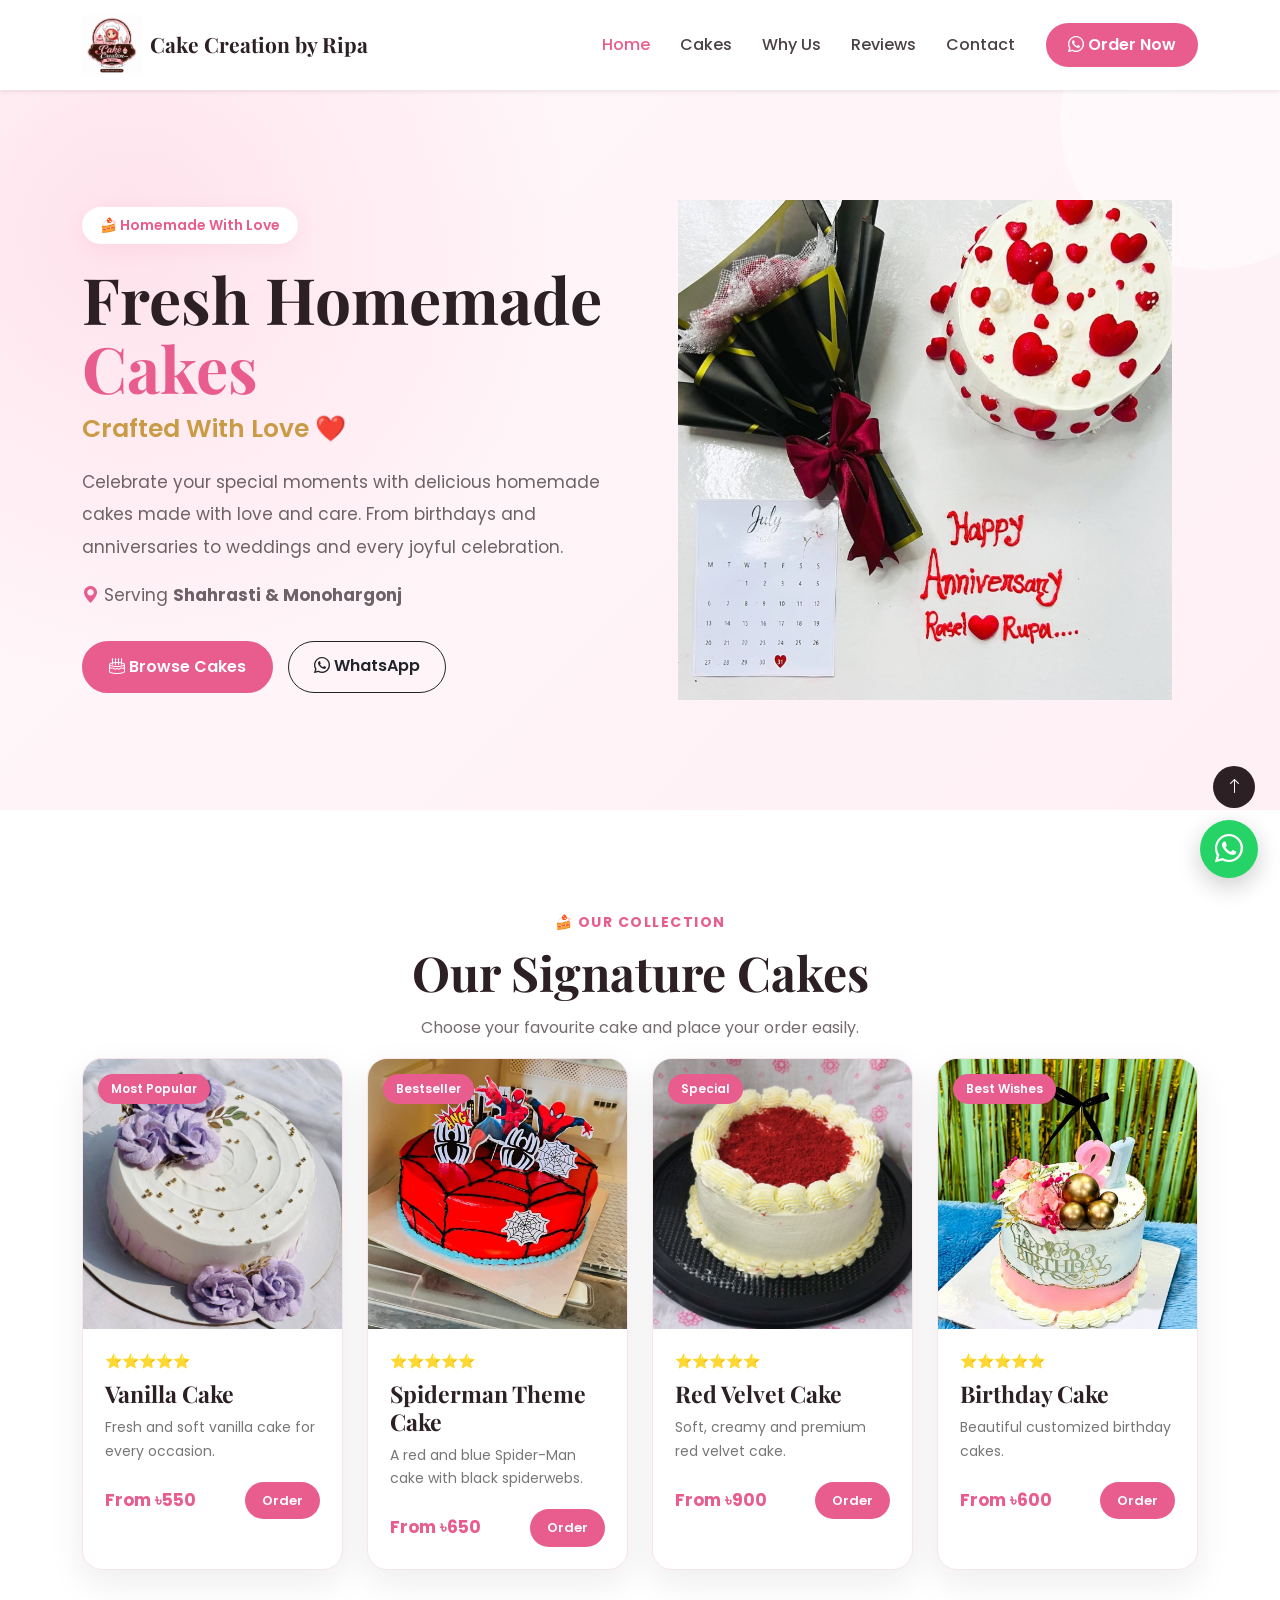
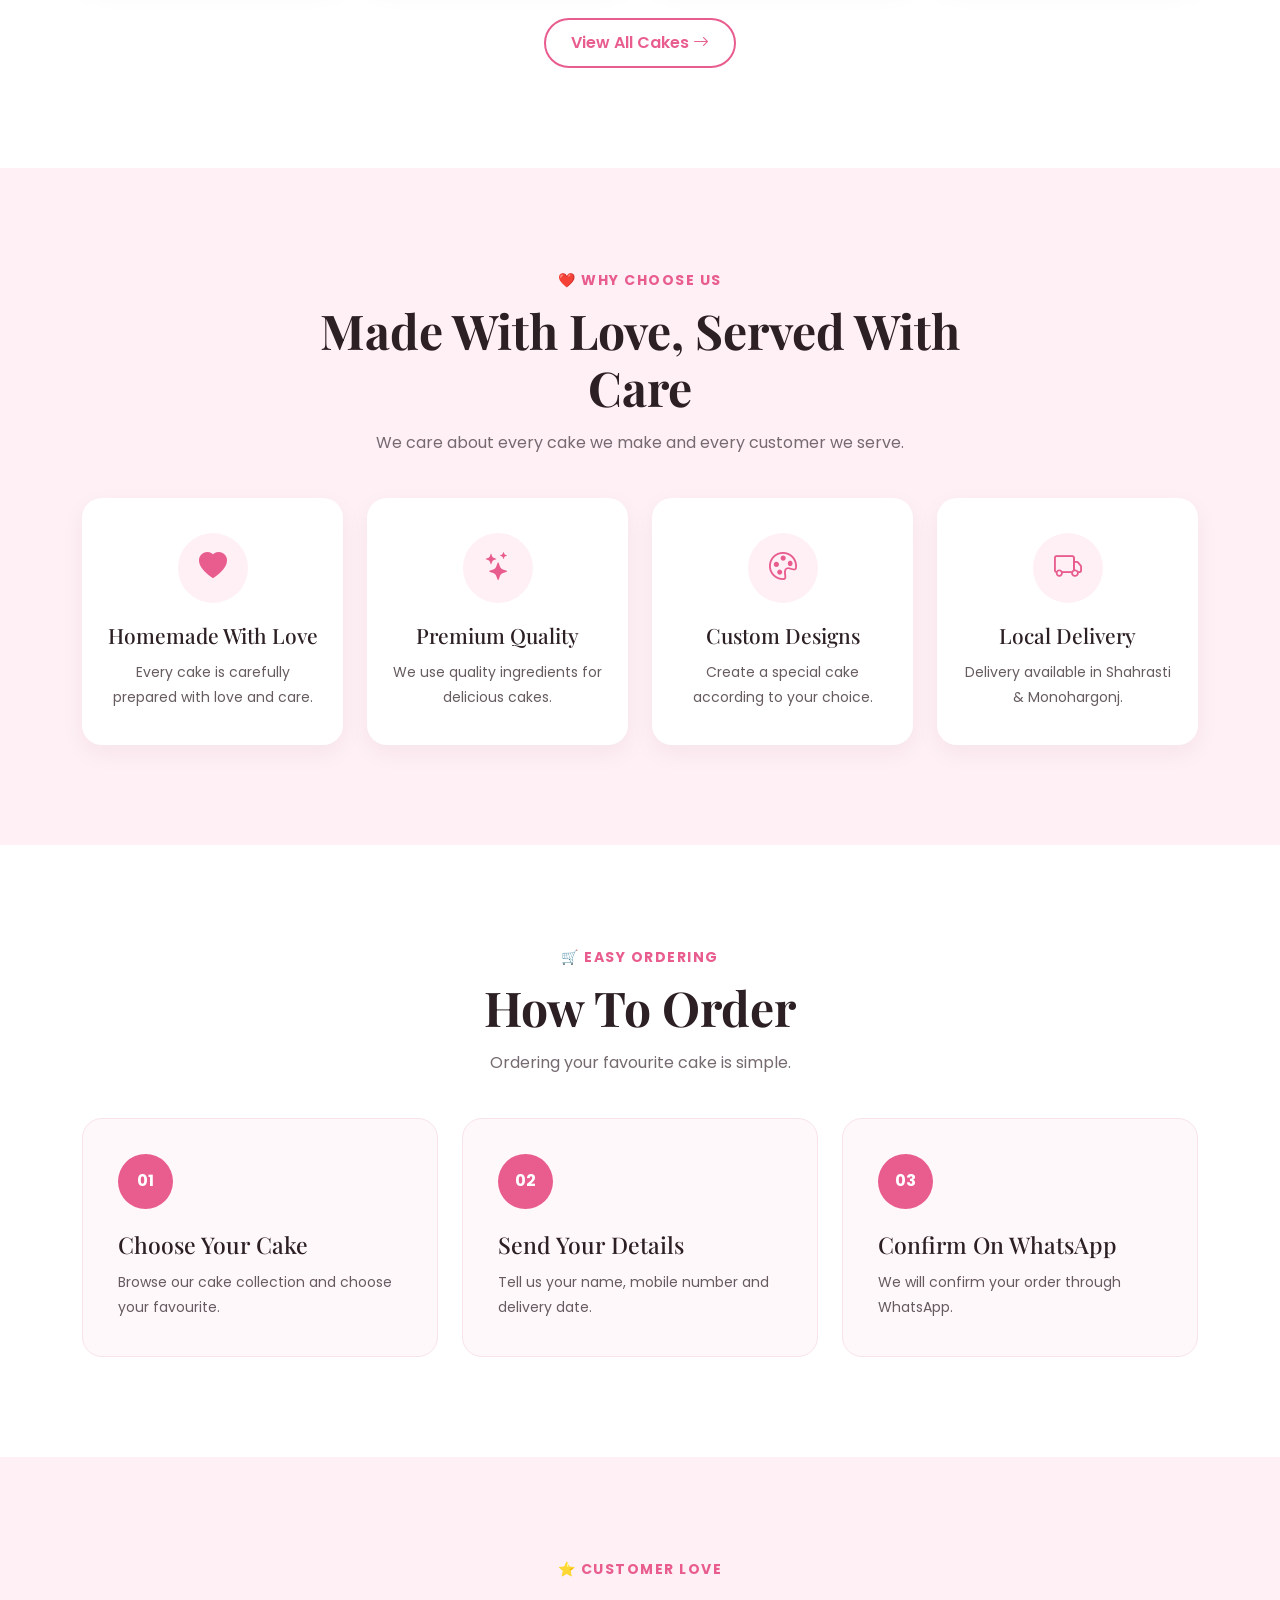
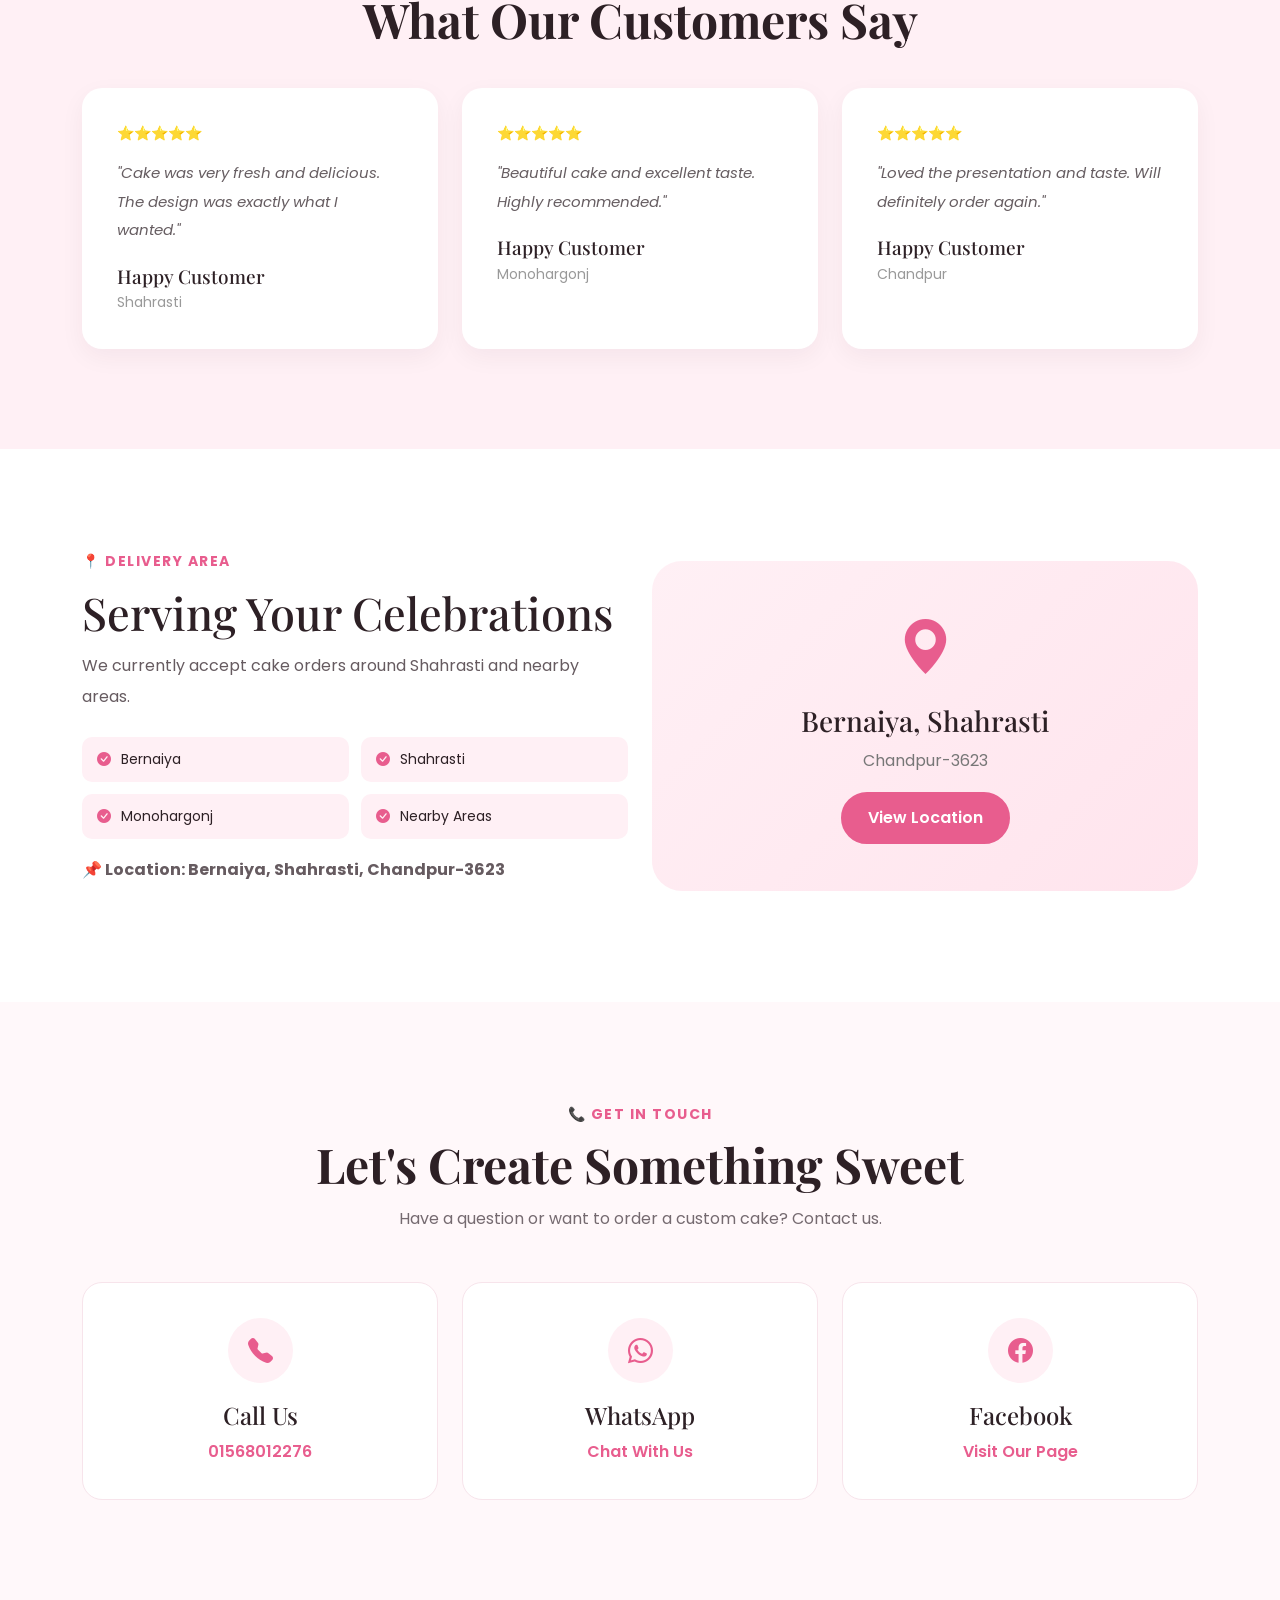
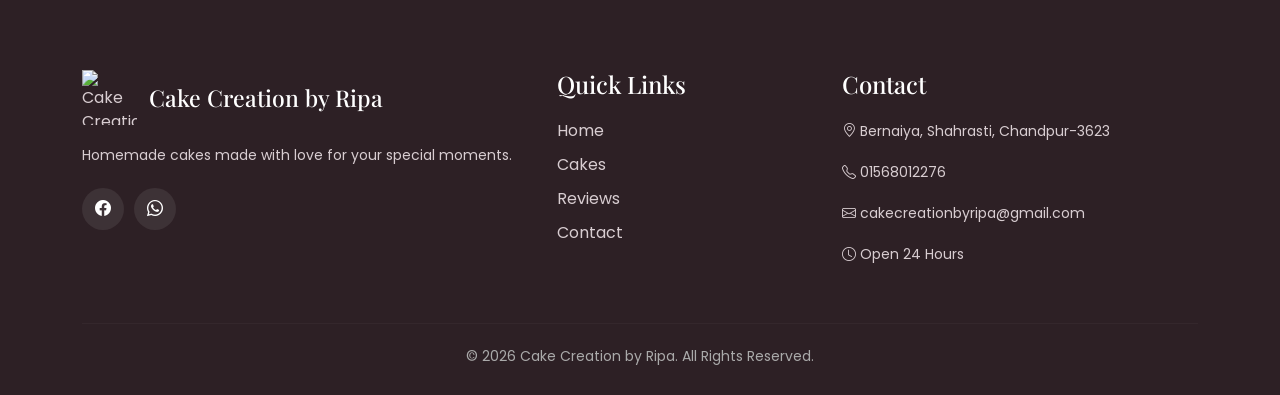
==== commit 20c153f5: "Update index.html" ====
--- a/index.html
+++ b/index.html
@@ -261,7 +261,7 @@
 
                 <div class="hero-image-wrapper">
 
-                    <img src="images/hero/hero.png"
+                    <img src="hero.png"
                         alt="Homemade Cake"
                         class="img-fluid hero-img">
 
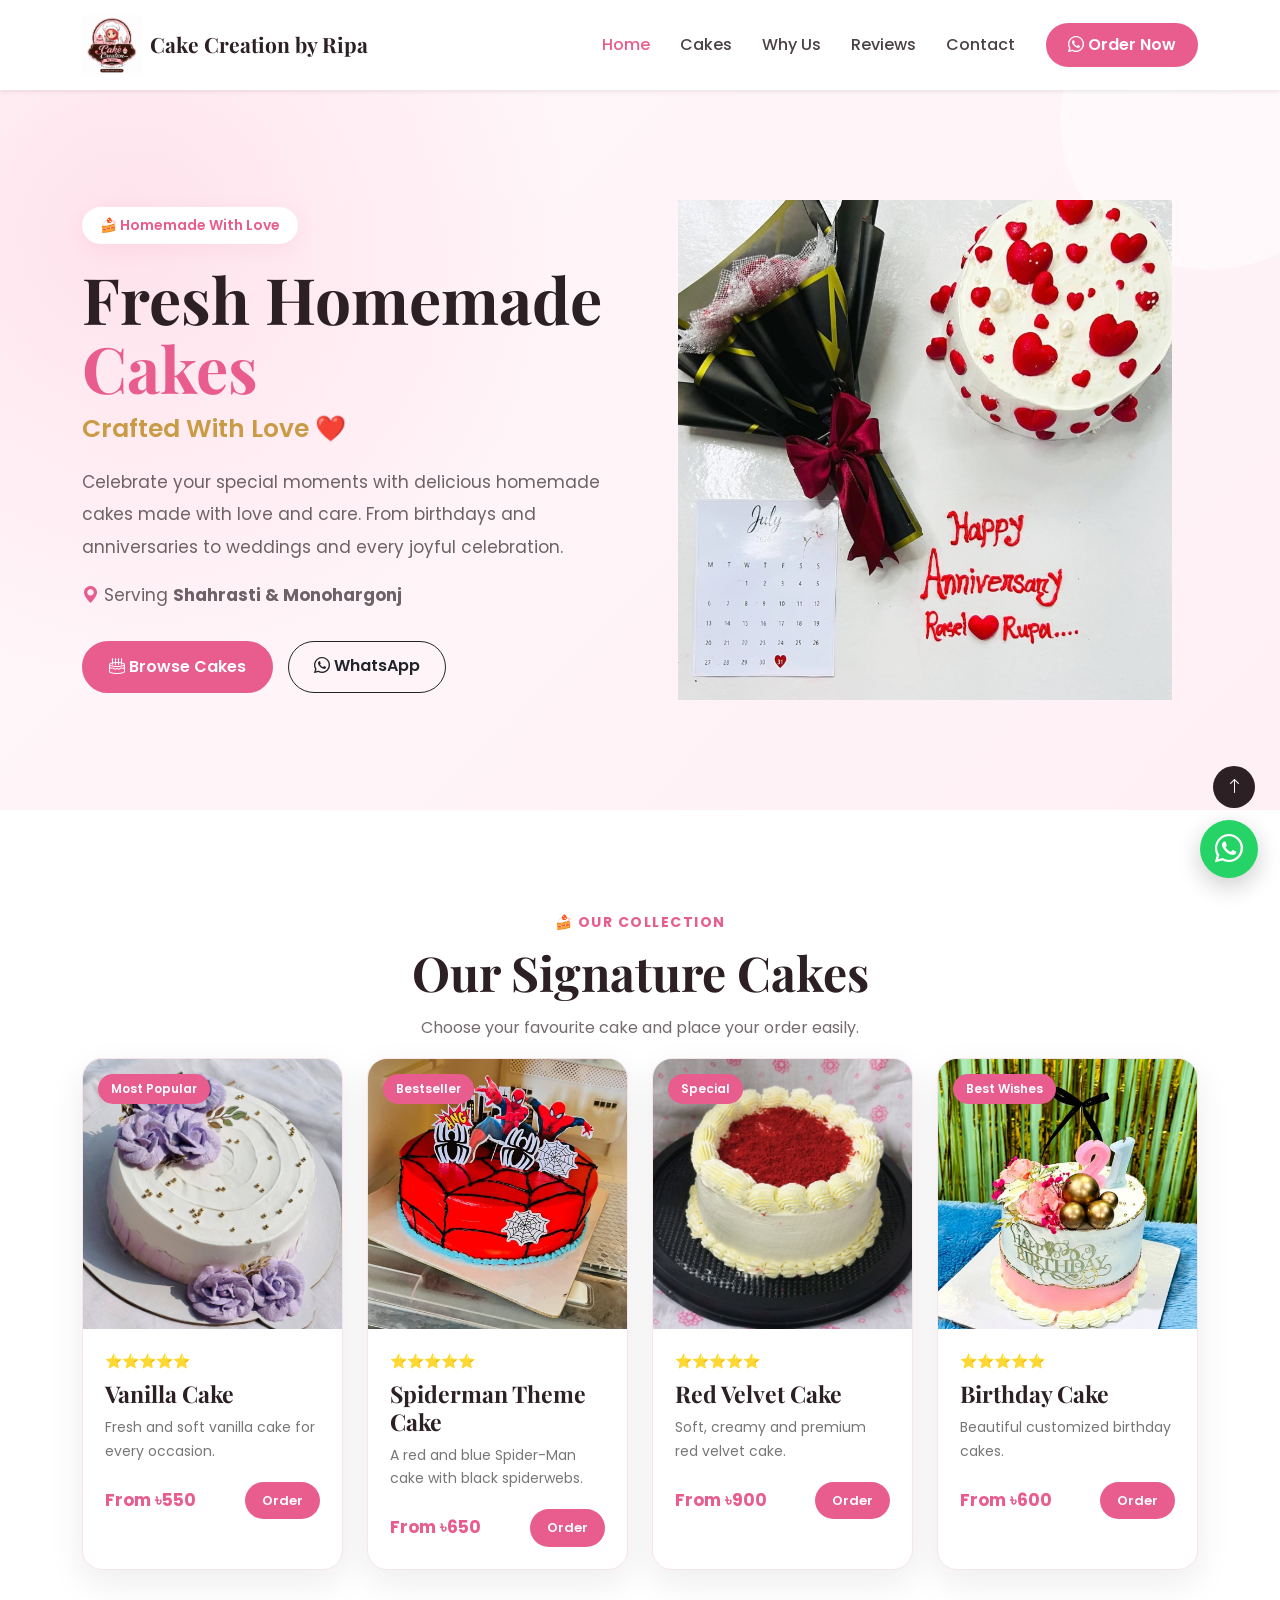
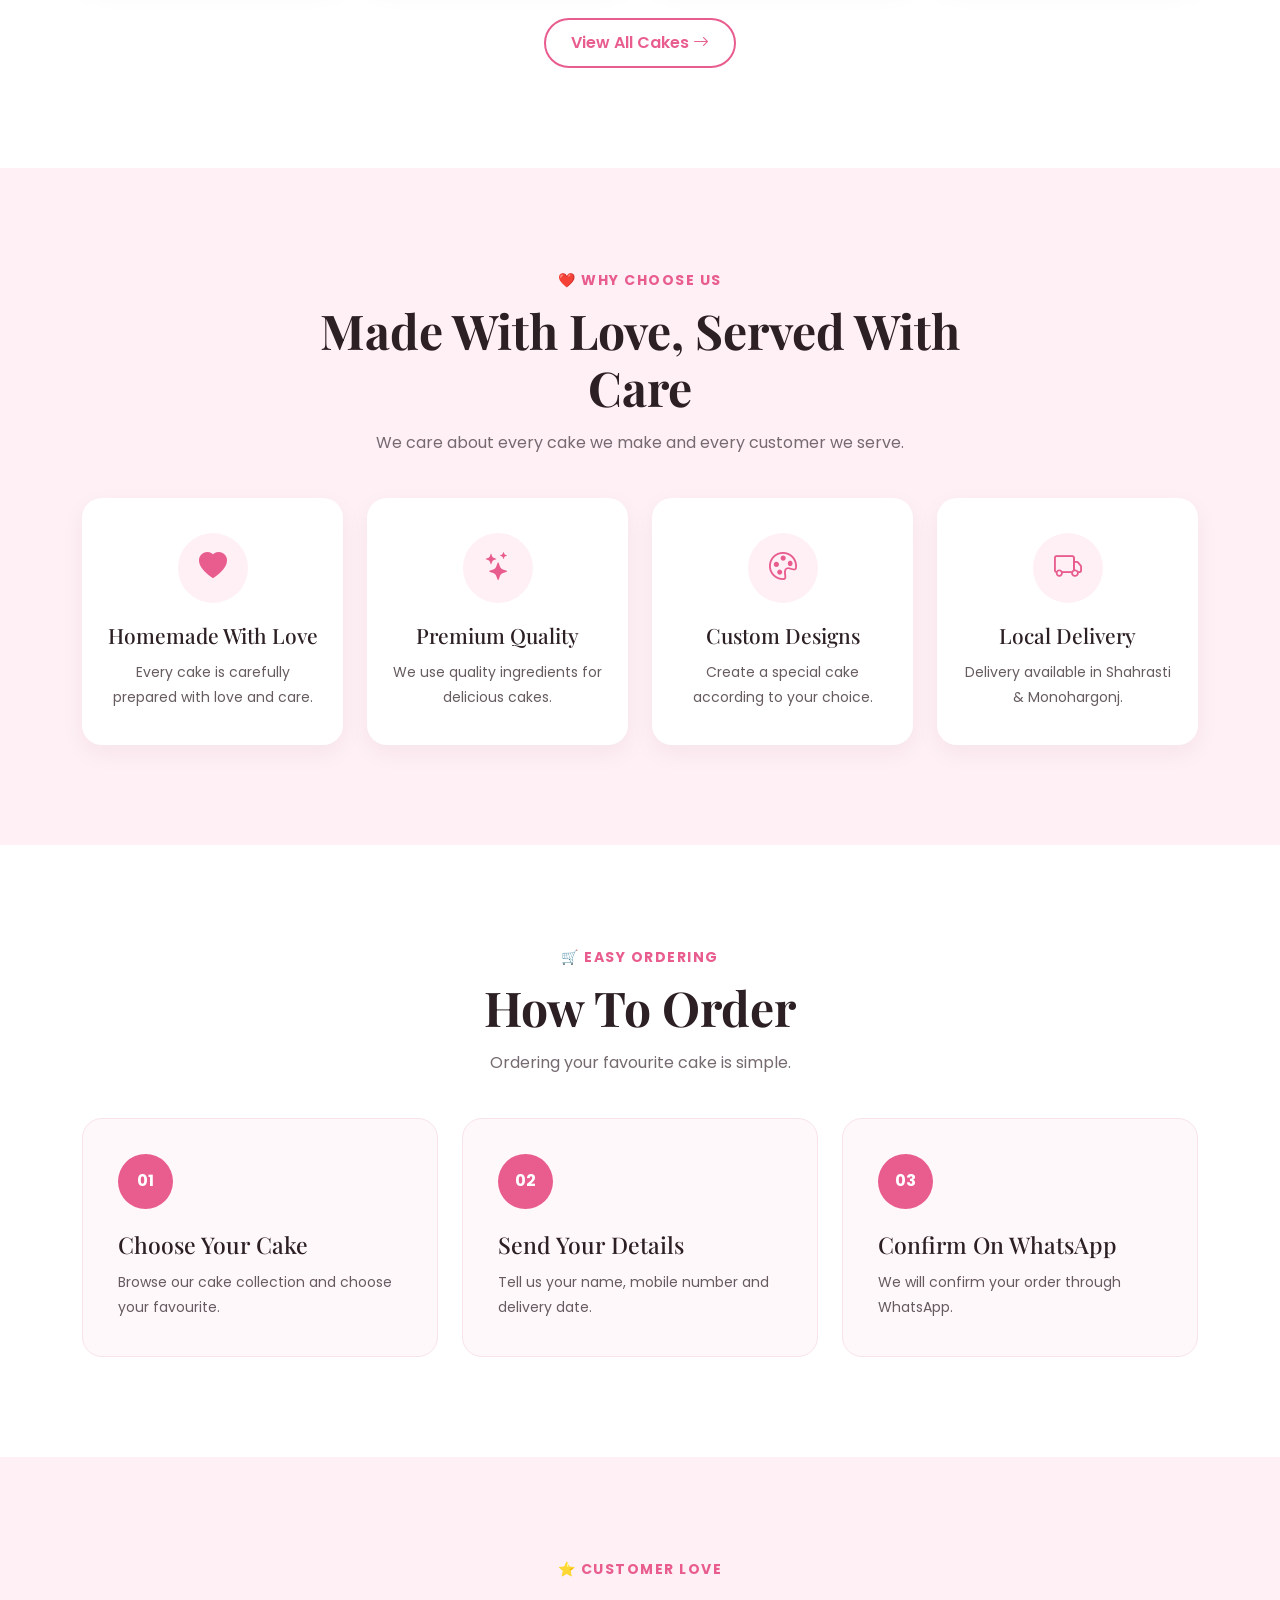
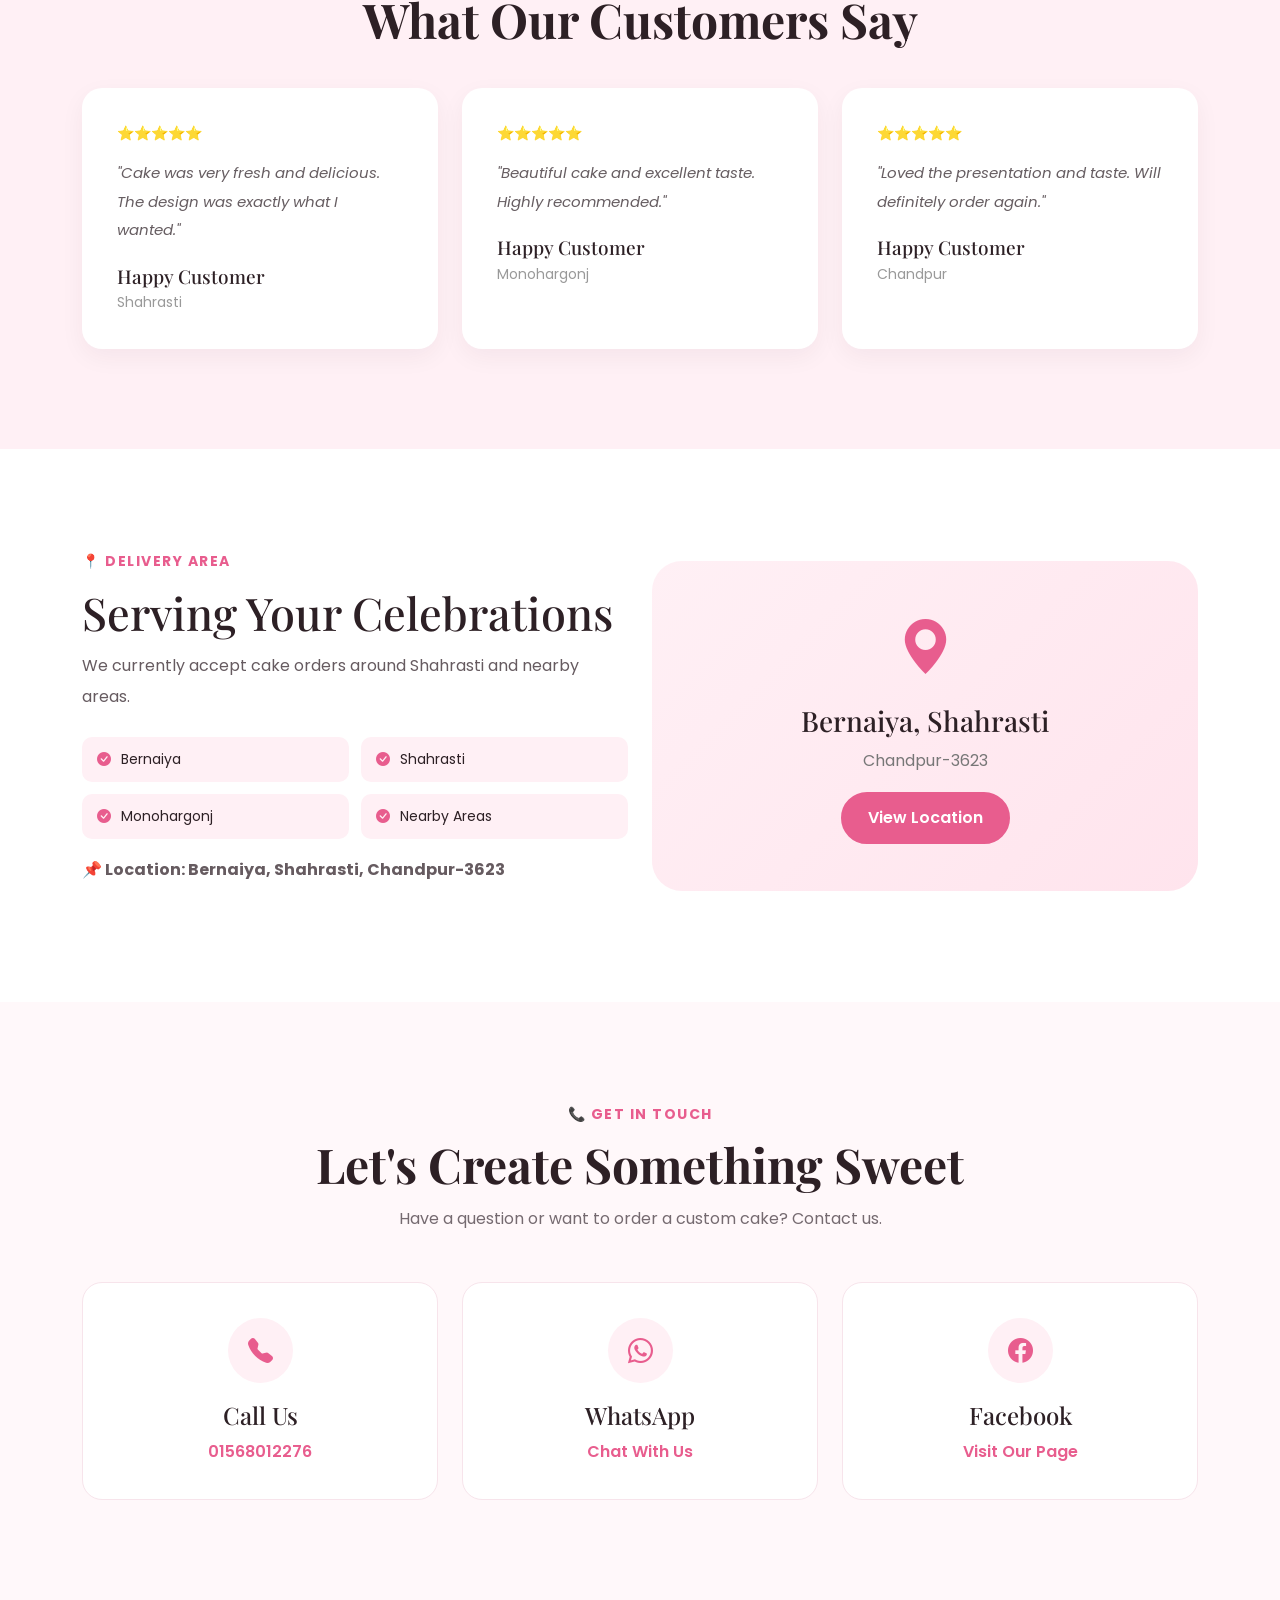
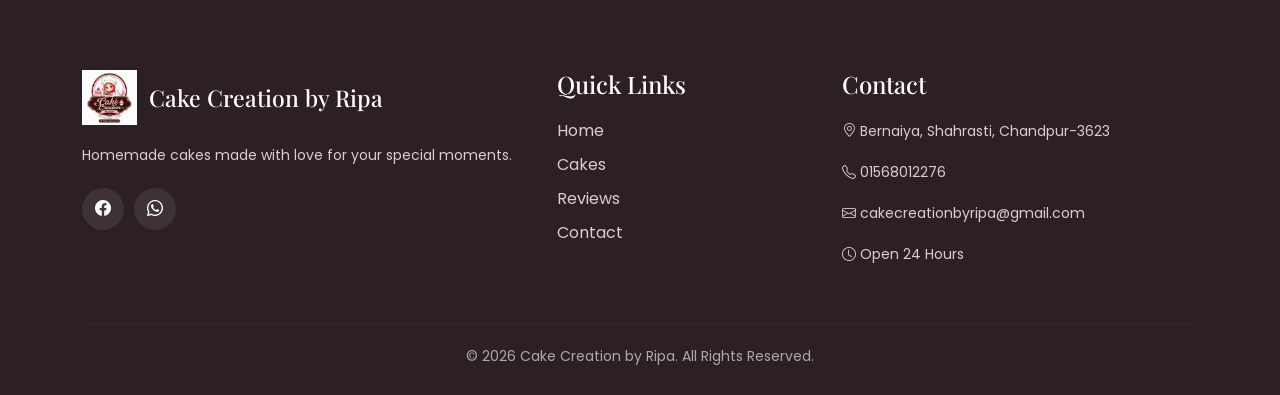
==== commit cac6b592: "Update index.html" ====
--- a/index.html
+++ b/index.html
@@ -1273,7 +1273,7 @@
 
                 <div class="footer-brand">
 
-                    <img src="images/logo/logo.png"
+                    <img src="logo.png"
                         alt="Cake Creation by Ripa">
 
                     <h3>
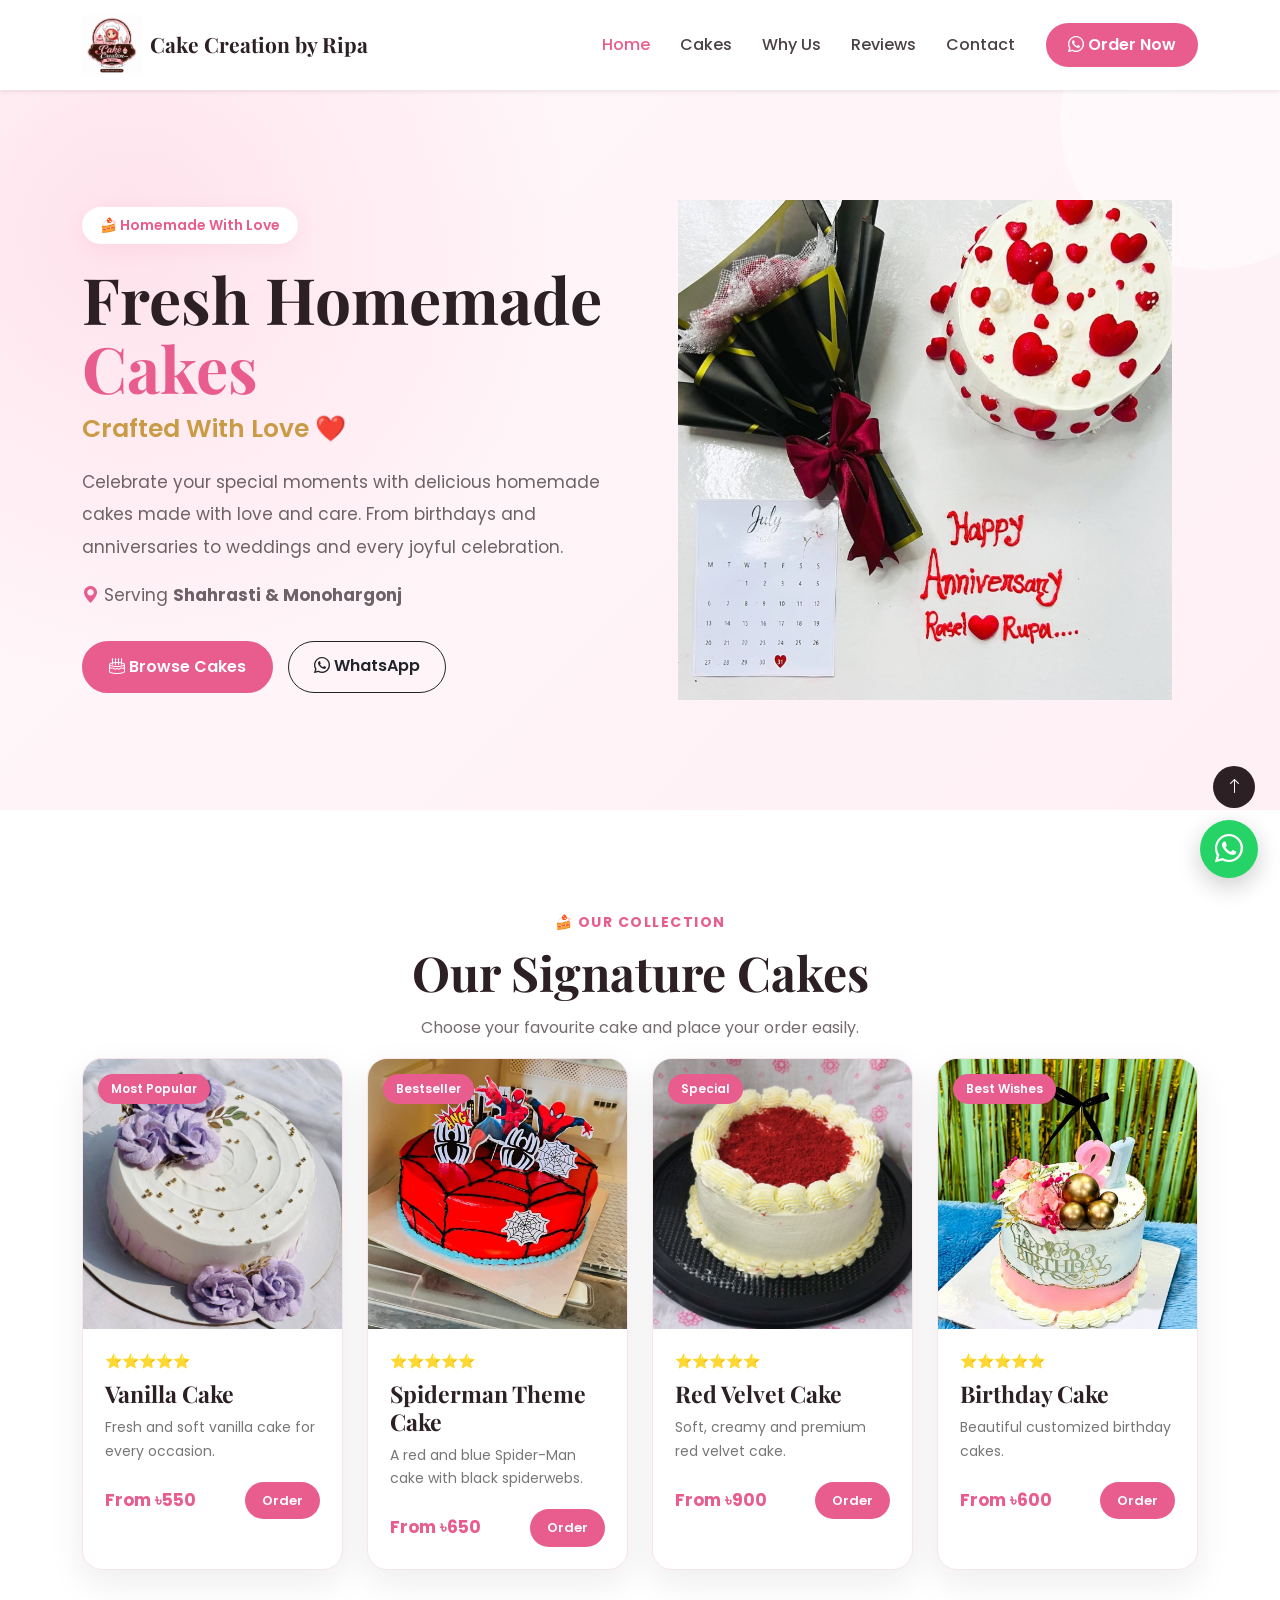
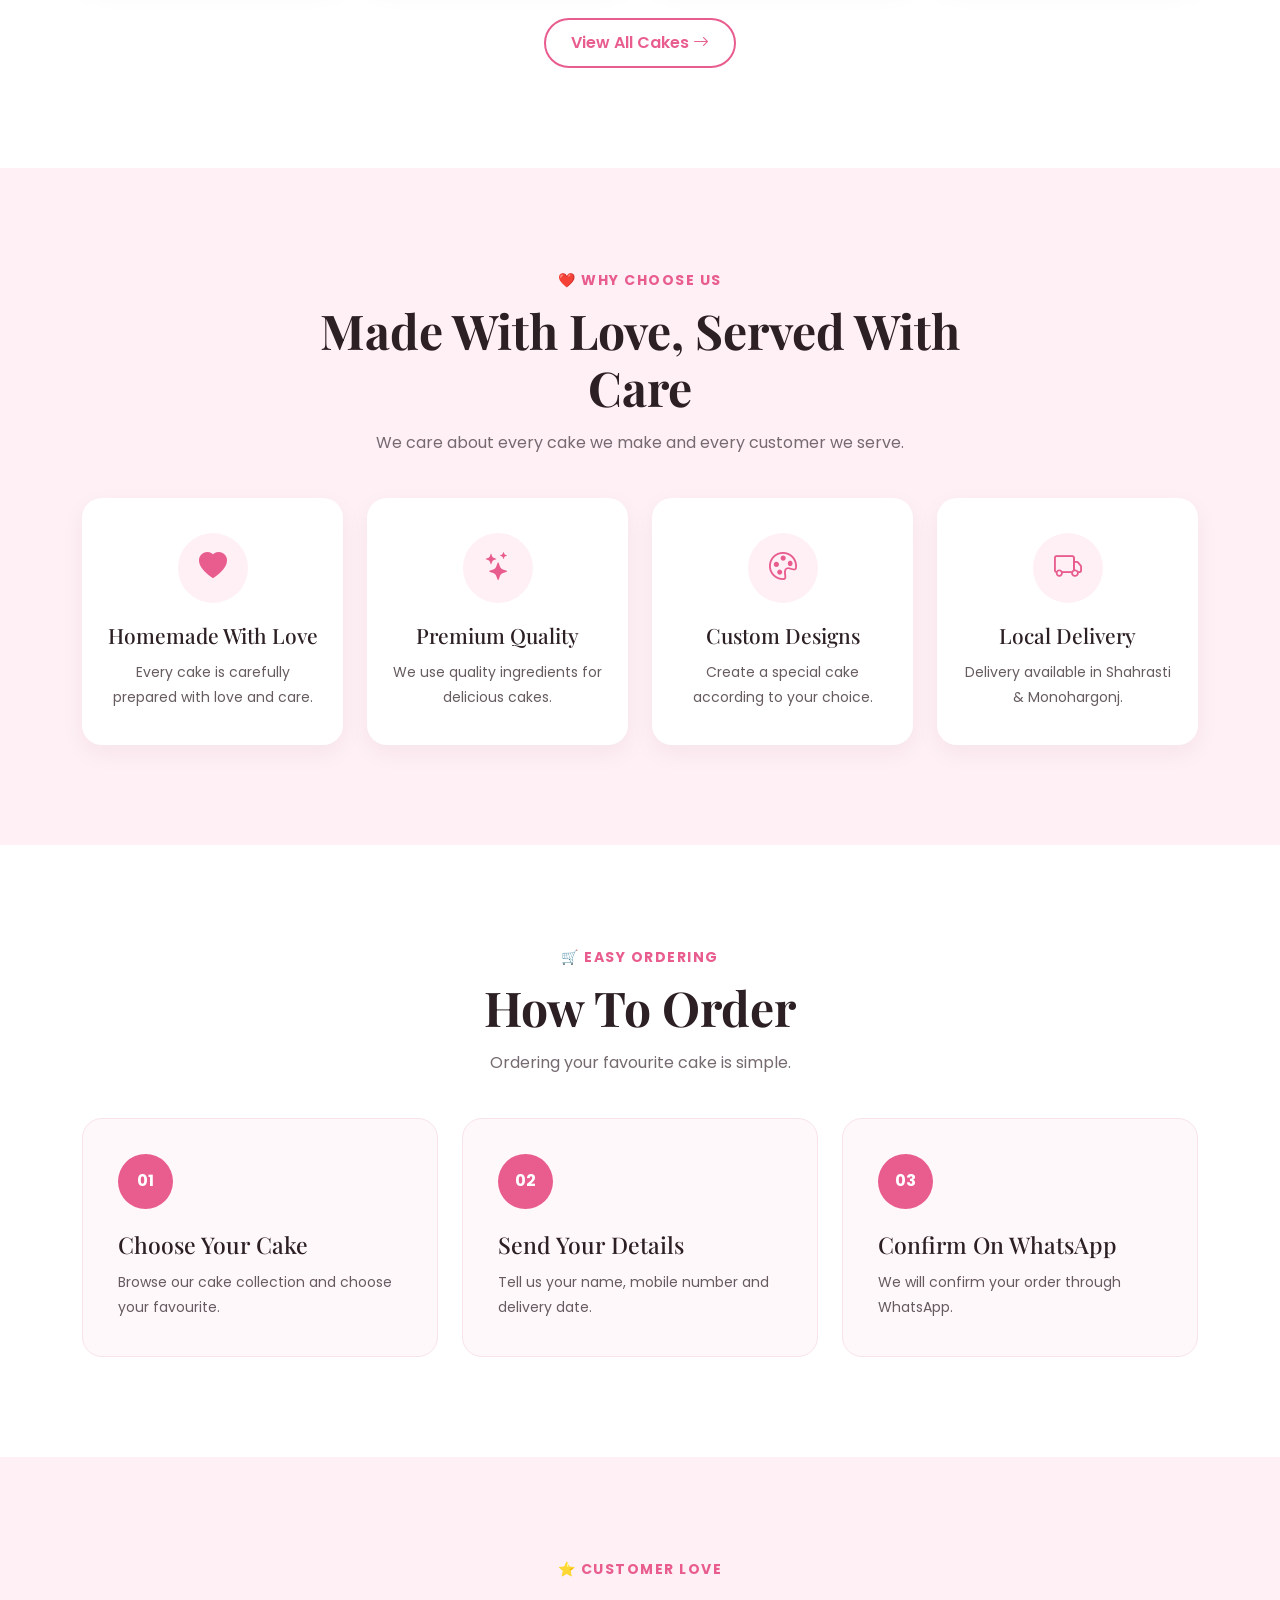
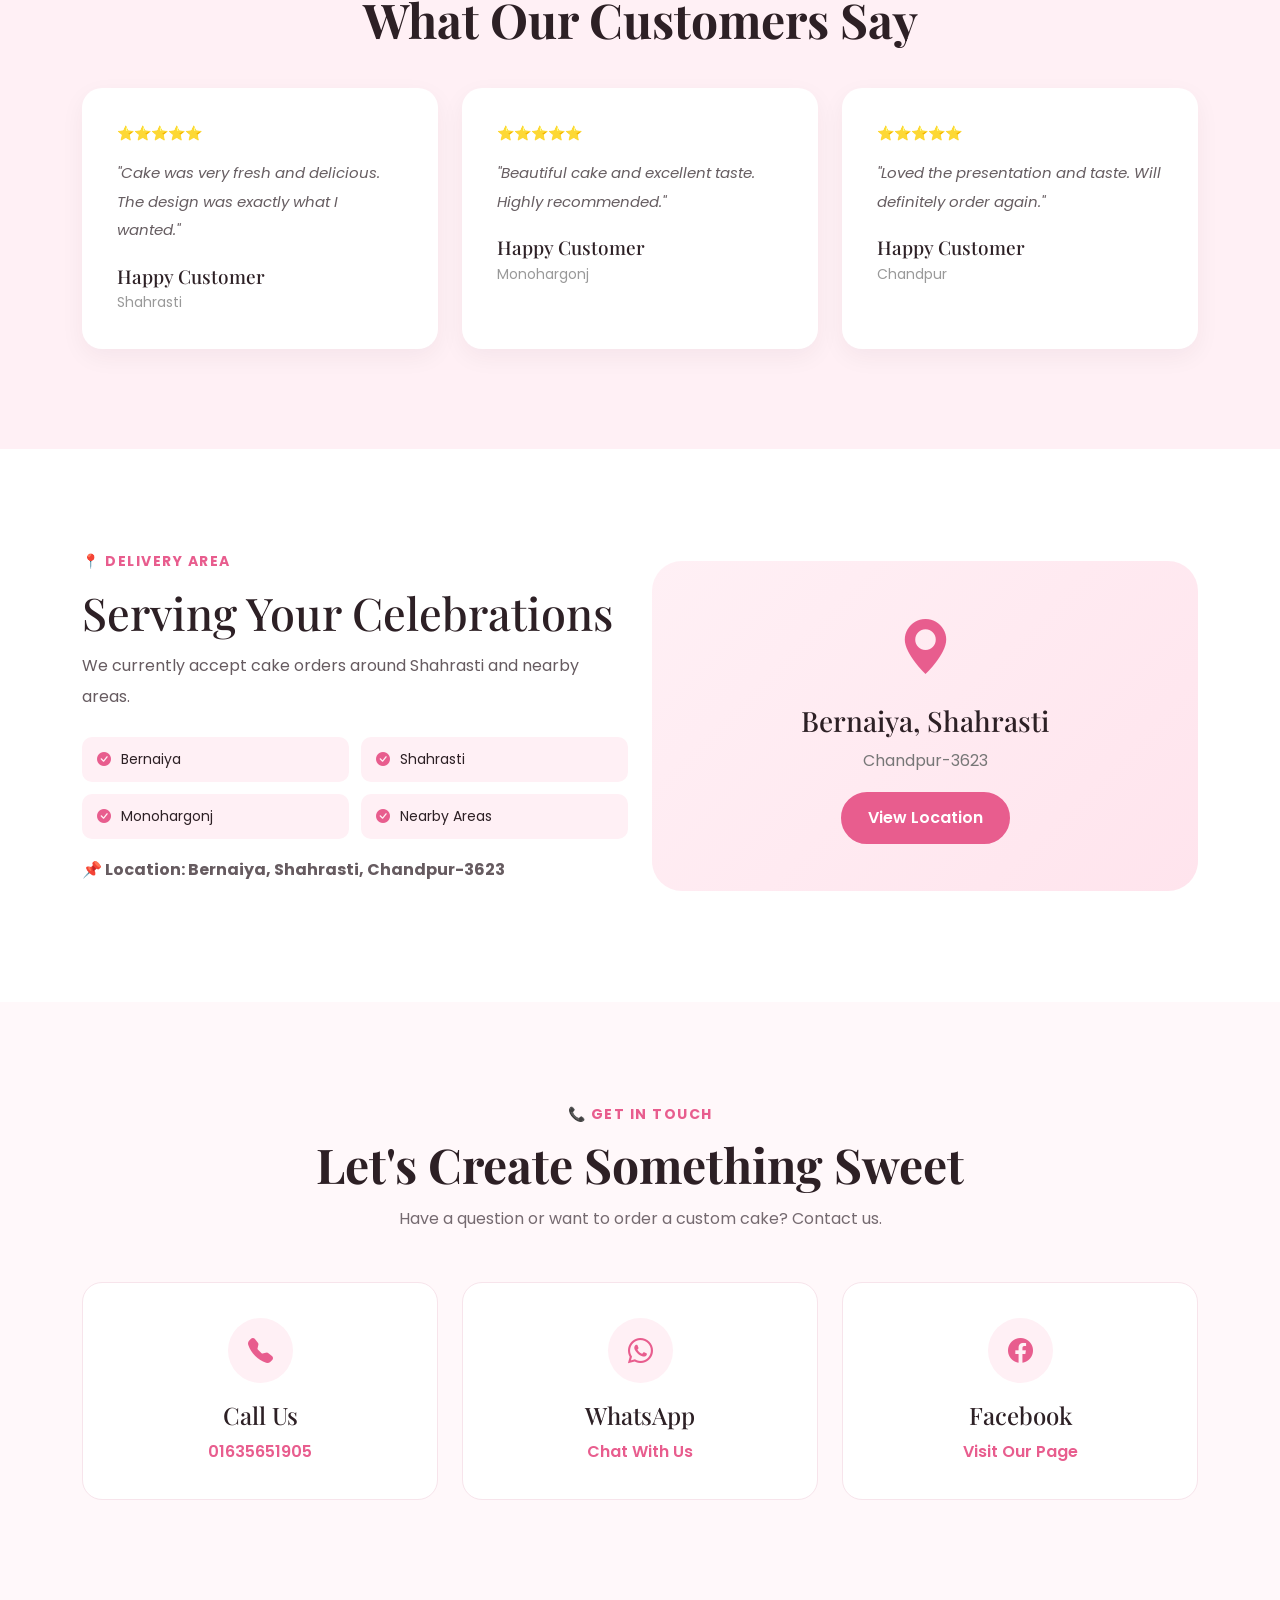
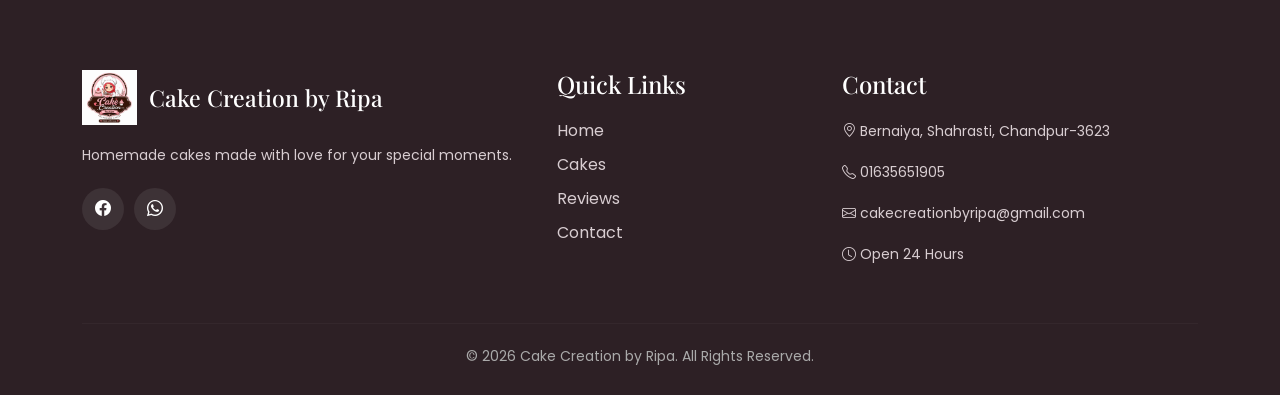
==== commit 3b09422c: "index.html" ====
--- a/index.html
+++ b/index.html
@@ -143,7 +143,7 @@
 
             <!-- Order Button -->
 
-            <a href="https://wa.me/8801568012276"
+            <a href="https://wa.me/8801635651905"
                 target="_blank"
                 class="btn btn-order ms-lg-3">
 
@@ -239,7 +239,7 @@
                     </a>
 
 
-                    <a href="https://wa.me/8801568012276"
+                    <a href="https://wa.me/8801635651905"
                         target="_blank"
                         class="btn btn-outline-dark">
 
@@ -1190,9 +1190,9 @@
 
                     </h4>
 
-                    <a href="tel:01568012276">
-
-                        01568012276
+                    <a href="tel:01635651905">
+
+                        01635651905
 
                     </a>
 
@@ -1214,7 +1214,7 @@
 
                     </h4>
 
-                    <a href="https://wa.me/8801568012276"
+                    <a href="https://wa.me/8801635651905"
                         target="_blank">
 
                         Chat With Us
@@ -1300,7 +1300,7 @@
 
                     </a>
 
-                    <a href="https://wa.me/8801568012276"
+                    <a href="https://wa.me/8801635651905"
                         target="_blank">
 
                         <i class="bi bi-whatsapp"></i>
@@ -1372,7 +1372,7 @@
 
                     <i class="bi bi-telephone"></i>
 
-                    01568012276
+                    01635651905
 
                 </p>
 
@@ -1421,7 +1421,7 @@
                 FLOATING WHATSAPP
 ===================================================== -->
 
-<a href="https://wa.me/8801568012276"
+<a href="https://wa.me/8801635651905"
     target="_blank"
     class="floating-whatsapp">
 
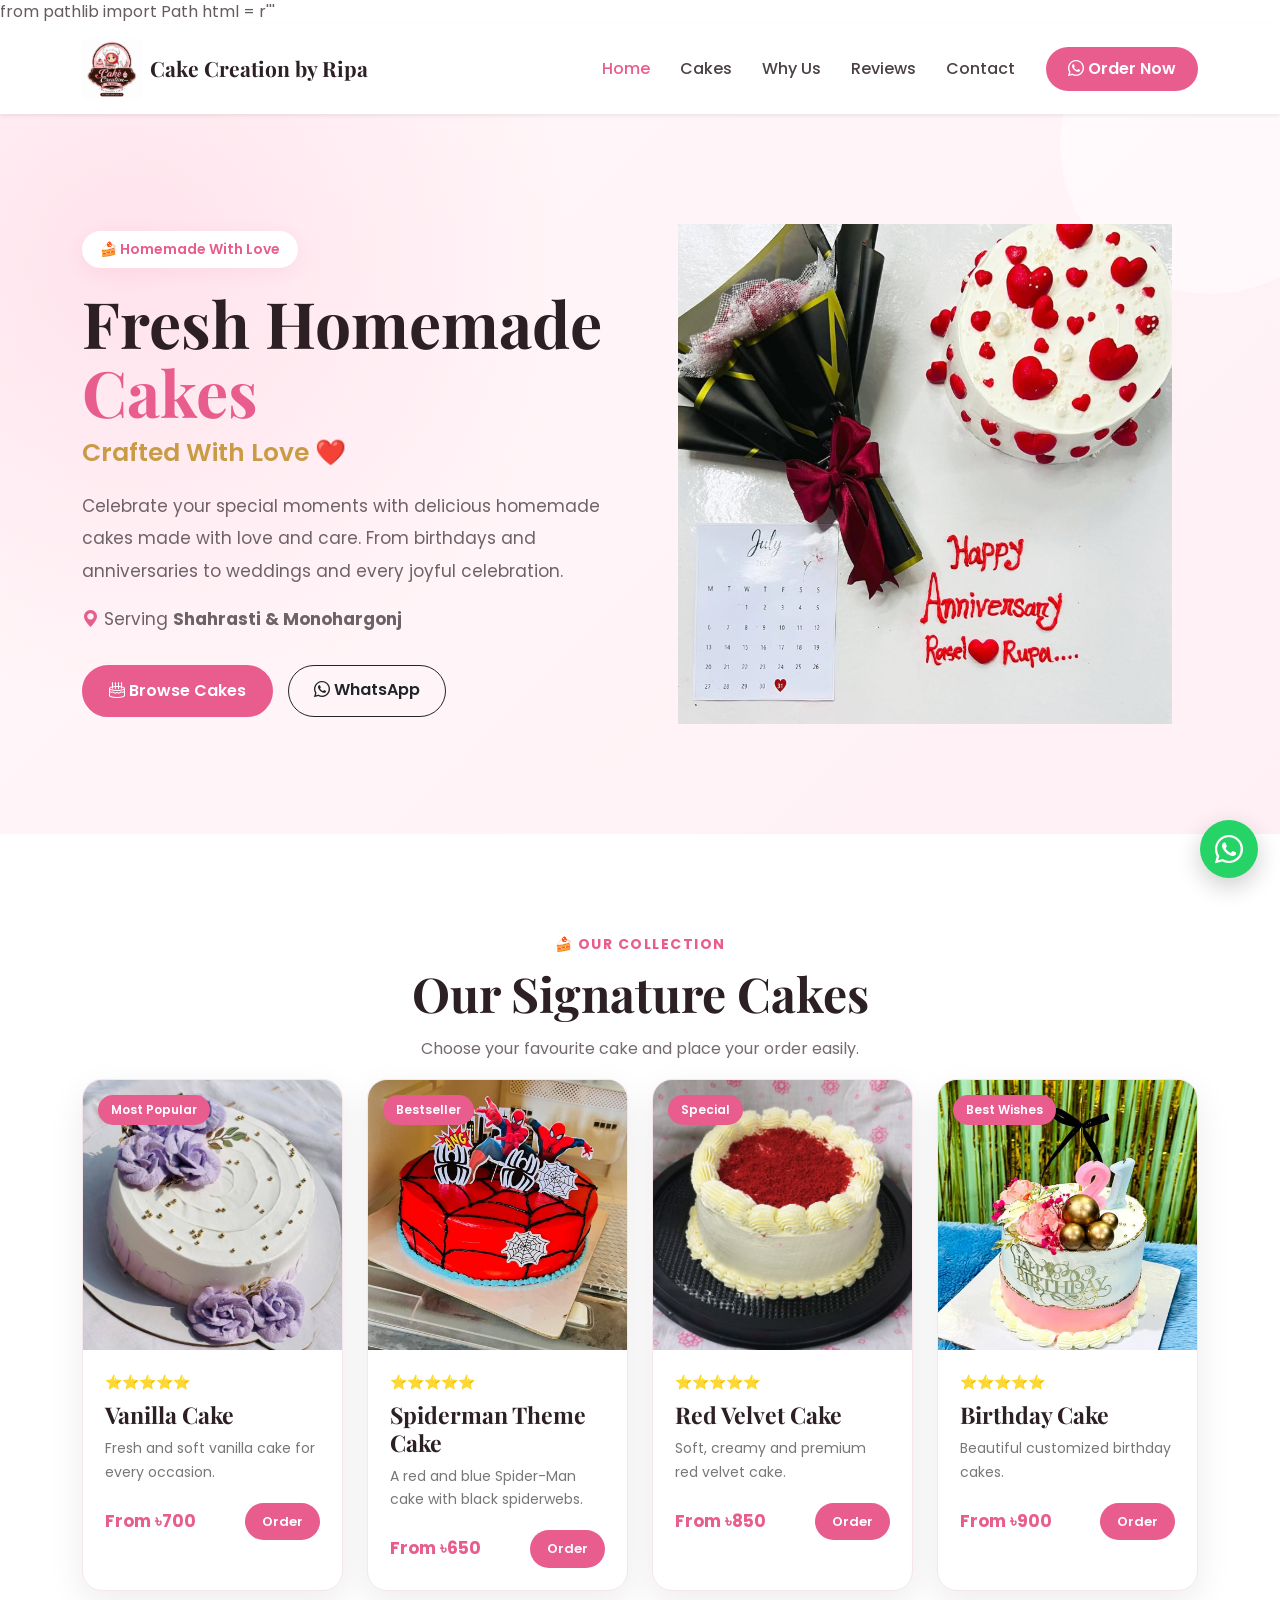
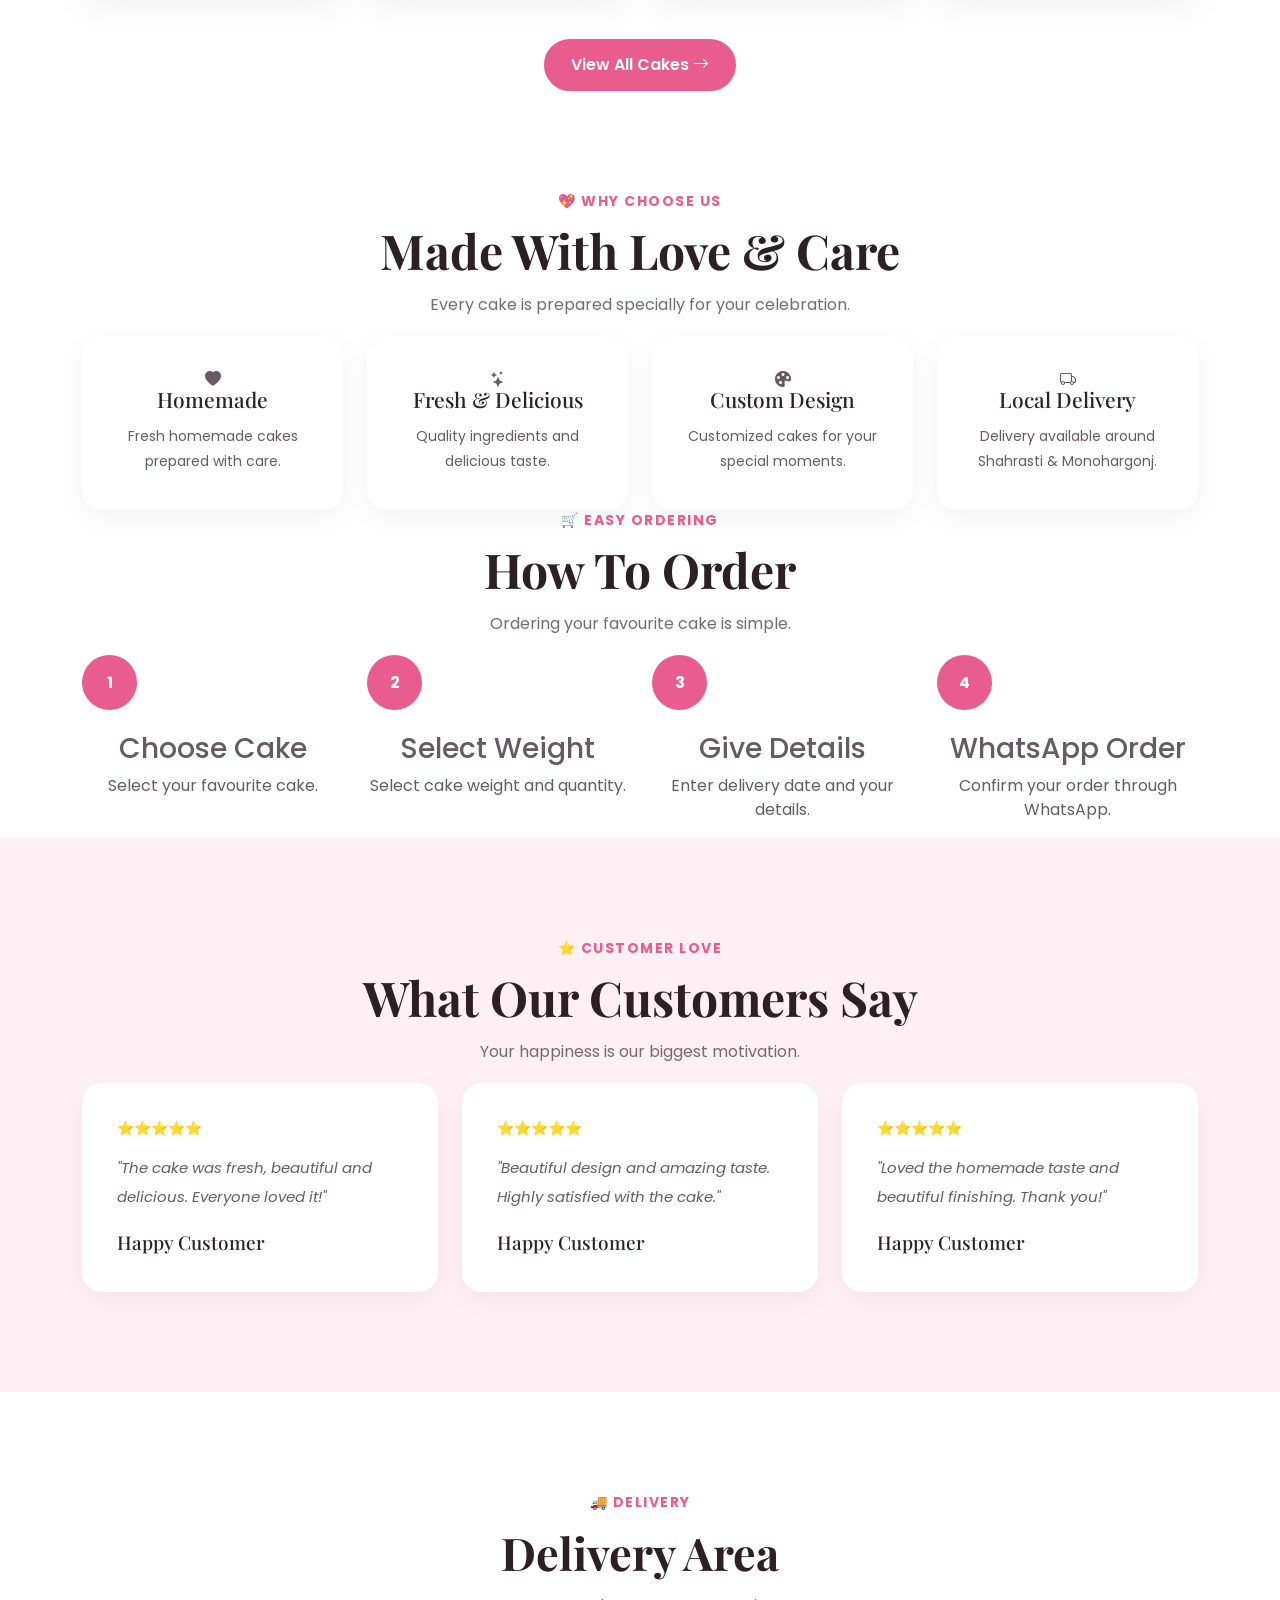
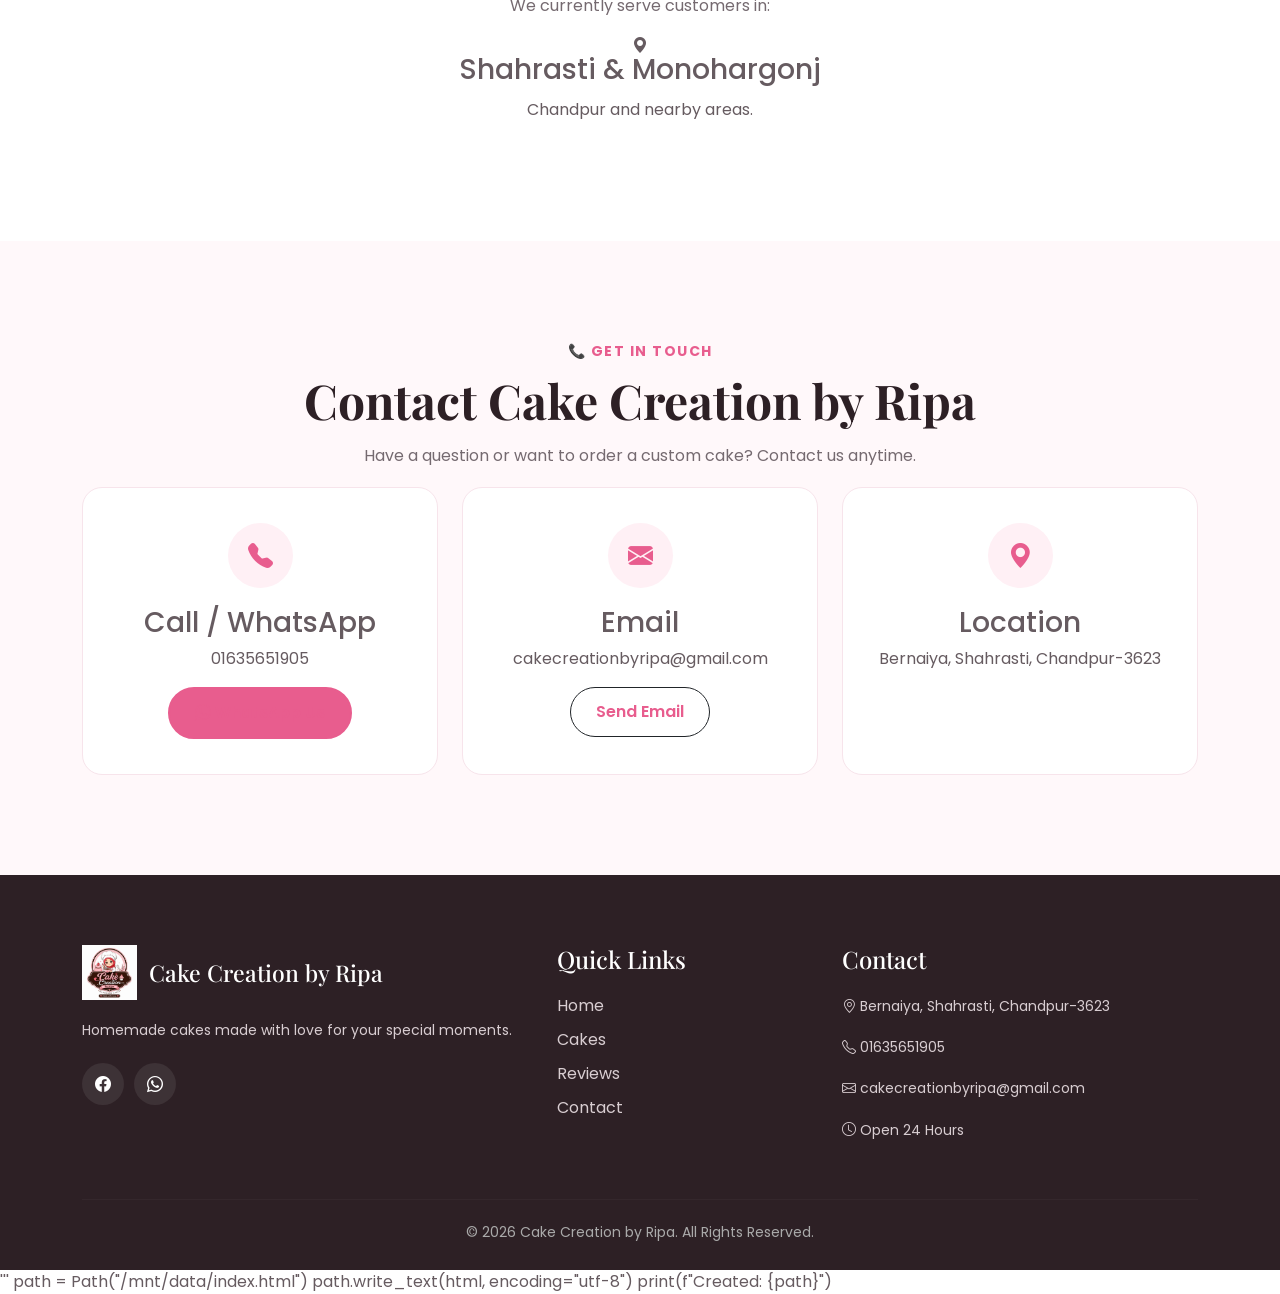
==== commit 765c4b45: "index.html" ====
--- a/index.html
+++ b/index.html
@@ -1,8 +1,9 @@
-<!DOCTYPE html>
+from pathlib import Path
+
+html = r'''<!DOCTYPE html>
 <html lang="en">
 
 <head>
-
     <meta charset="UTF-8">
     <meta name="viewport" content="width=device-width, initial-scale=1.0">
 
@@ -11,43 +12,31 @@
     <meta name="description"
         content="Cake Creation by Ripa - Fresh homemade cakes for birthdays, anniversaries, weddings and special celebrations in Shahrasti and Monohargonj.">
 
-    <!-- Google Font -->
     <link rel="preconnect" href="https://fonts.googleapis.com">
     <link rel="preconnect" href="https://fonts.gstatic.com" crossorigin>
 
     <link href="https://fonts.googleapis.com/css2?family=Playfair+Display:wght@500;600;700&family=Poppins:wght@300;400;500;600;700&display=swap"
         rel="stylesheet">
 
-    <!-- Bootstrap -->
     <link href="https://cdn.jsdelivr.net/npm/bootstrap@5.3.7/dist/css/bootstrap.min.css"
         rel="stylesheet">
 
-    <!-- Bootstrap Icons -->
     <link rel="stylesheet"
         href="https://cdn.jsdelivr.net/npm/bootstrap-icons@1.11.3/font/bootstrap-icons.min.css">
 
-    <!-- Our CSS -->
     <link rel="stylesheet" href="style.css">
-
 </head>
 
-
 <body>
-
 
 <!-- =====================================================
                     NAVBAR
 ===================================================== -->
 
 <nav class="navbar navbar-expand-lg navbar-light bg-white shadow-sm sticky-top">
-
     <div class="container">
 
-        <!-- Logo -->
-
-        <a class="navbar-brand d-flex align-items-center"
-            href="#home">
-
+        <a class="navbar-brand d-flex align-items-center" href="#home">
             <img src="logo.png"
                 alt="Cake Creation by Ripa Logo"
                 width="60"
@@ -56,11 +45,7 @@
             <span class="brand-name ms-2">
                 Cake Creation by Ripa
             </span>
-
         </a>
-
-
-        <!-- Mobile Menu Button -->
 
         <button class="navbar-toggler"
             type="button"
@@ -68,194 +53,103 @@
             data-bs-target="#mainMenu">
 
             <span class="navbar-toggler-icon"></span>
-
         </button>
 
-
-        <!-- Menu -->
-
-        <div class="collapse navbar-collapse"
-            id="mainMenu">
+        <div class="collapse navbar-collapse" id="mainMenu">
 
             <ul class="navbar-nav ms-auto align-items-lg-center">
 
                 <li class="nav-item">
-
-                    <a class="nav-link active"
-                        href="#home">
-
-                        Home
-
-                    </a>
-
+                    <a class="nav-link active" href="#home">Home</a>
                 </li>
 
-
                 <li class="nav-item">
-
-                    <a class="nav-link"
-                        href="#cakes">
-
-                        Cakes
-
-                    </a>
-
+                    <a class="nav-link" href="#cakes">Cakes</a>
                 </li>
 
-
                 <li class="nav-item">
-
-                    <a class="nav-link"
-                        href="#why-us">
-
-                        Why Us
-
-                    </a>
-
+                    <a class="nav-link" href="#why-us">Why Us</a>
                 </li>
 
-
                 <li class="nav-item">
-
-                    <a class="nav-link"
-                        href="#reviews">
-
-                        Reviews
-
-                    </a>
-
+                    <a class="nav-link" href="#reviews">Reviews</a>
                 </li>
 
-
                 <li class="nav-item">
-
-                    <a class="nav-link"
-                        href="#contact">
-
-                        Contact
-
-                    </a>
-
+                    <a class="nav-link" href="#contact">Contact</a>
                 </li>
 
             </ul>
-
-
-            <!-- Order Button -->
 
             <a href="https://wa.me/8801635651905"
                 target="_blank"
                 class="btn btn-order ms-lg-3">
 
                 <i class="bi bi-whatsapp"></i>
-
                 Order Now
 
             </a>
 
         </div>
-
     </div>
-
 </nav>
-
 
 
 <!-- =====================================================
                     HERO SECTION
 ===================================================== -->
 
-<section class="hero"
-    id="home">
+<section class="hero" id="home">
 
     <div class="container">
 
         <div class="row align-items-center">
 
-
-            <!-- Hero Text -->
-
             <div class="col-lg-6 hero-content">
 
                 <span class="hero-small-title">
-
                     🍰 Homemade With Love
-
                 </span>
 
-
                 <h1>
-
                     Fresh Homemade
                     <span>Cakes</span>
-
                 </h1>
 
-
                 <h3>
-
                     Crafted With Love ❤️
-
                 </h3>
 
-
                 <p>
-
-                    Celebrate your special moments with
-                    delicious homemade cakes made with
-                    love and care.
-
-                    From birthdays and anniversaries
-                    to weddings and every joyful
-                    celebration.
-
+                    Celebrate your special moments with delicious homemade
+                    cakes made with love and care. From birthdays and
+                    anniversaries to weddings and every joyful celebration.
                 </p>
 
-
                 <p class="delivery-text">
-
                     <i class="bi bi-geo-alt-fill"></i>
-
                     Serving
-
-                    <strong>
-                        Shahrasti & Monohargonj
-                    </strong>
-
+                    <strong>Shahrasti & Monohargonj</strong>
                 </p>
 
-
-                <!-- Hero Buttons -->
-
                 <div class="hero-buttons">
 
-                    <a href="#cakes"
-                        class="btn btn-pink">
-
+                    <a href="#cakes" class="btn btn-pink">
                         <i class="bi bi-cake2"></i>
-
                         Browse Cakes
-
                     </a>
-
 
                     <a href="https://wa.me/8801635651905"
                         target="_blank"
                         class="btn btn-outline-dark">
 
                         <i class="bi bi-whatsapp"></i>
-
                         WhatsApp
-
                     </a>
 
                 </div>
 
             </div>
-
-
-
-            <!-- Hero Image -->
 
             <div class="col-lg-6 text-center">
 
@@ -276,322 +170,205 @@
 </section>
 
 
-
 <!-- =====================================================
                 CAKE GALLERY
 ===================================================== -->
 
-<section class="cakes-section"
-    id="cakes">
+<section class="cakes-section" id="cakes">
 
     <div class="container">
 
-
-        <!-- Section Heading -->
-
         <div class="section-heading text-center">
 
             <span class="section-small-title">
-
                 🍰 OUR COLLECTION
-
             </span>
 
             <h2>
-
                 Our Signature Cakes
-
             </h2>
 
             <p>
-
-                Choose your favourite cake and
-                place your order easily.
-
+                Choose your favourite cake and place your order easily.
             </p>
 
         </div>
 
-
-
-        <!-- Cake Cards -->
-
         <div class="row g-4">
 
-
             <!-- Cake 01 -->
-
             <div class="col-lg-3 col-md-6">
-
                 <div class="cake-card">
 
                     <div class="cake-image">
-
-                        <img src="cake1.jpg"
-                            alt="Vanilla Cake">
+                        <img src="cake1.jpg" alt="Vanilla Cake">
 
                         <span class="cake-badge">
-
                             Most Popular
-
                         </span>
-
-                    </div>
-
+                    </div>
 
                     <div class="cake-card-body">
 
                         <div class="rating">
-
                             ⭐⭐⭐⭐⭐
-
                         </div>
 
-                        <h3>
-
-                            Vanilla Cake
-
-                        </h3>
+                        <h3>Vanilla Cake</h3>
 
                         <p>
-
-                            Fresh and soft vanilla cake for every occasion. 
-
+                            Fresh and soft vanilla cake for every occasion.
                         </p>
 
                         <div class="cake-bottom">
 
                             <span class="price">
-
-                               From ৳550
-
+                                From ৳700
                             </span>
 
                             <button class="order-cake-btn"
-                                data-cake="Chocolate Cake">
-
+                                data-cake="Vanilla Cake">
                                 Order
-
                             </button>
 
                         </div>
-
-                    </div>
-
-                </div>
-
-            </div>
-
+                    </div>
+                </div>
+            </div>
 
 
             <!-- Cake 02 -->
-
             <div class="col-lg-3 col-md-6">
-
                 <div class="cake-card">
 
                     <div class="cake-image">
-
                         <img src="cake2.jpg"
                             alt="Spiderman Theme Cake">
 
                         <span class="cake-badge">
-
                             Bestseller
-
                         </span>
-
-                    </div>
-
+                    </div>
 
                     <div class="cake-card-body">
 
                         <div class="rating">
-
                             ⭐⭐⭐⭐⭐
-
                         </div>
 
-                        <h3>
-
-                            Spiderman Theme Cake
-
-                        </h3>
+                        <h3>Spiderman Theme Cake</h3>
 
                         <p>
-
-                           A red and blue Spider-Man cake with black spiderwebs.
-
+                            A red and blue Spider-Man cake with black spiderwebs.
                         </p>
 
                         <div class="cake-bottom">
 
                             <span class="price">
-
                                 From ৳650
-
                             </span>
 
                             <button class="order-cake-btn"
                                 data-cake="Spiderman Theme Cake">
-
                                 Order
-
                             </button>
 
                         </div>
-
-                    </div>
-
-                </div>
-
-            </div>
-
+                    </div>
+                </div>
+            </div>
 
 
             <!-- Cake 03 -->
-
             <div class="col-lg-3 col-md-6">
-
                 <div class="cake-card">
 
                     <div class="cake-image">
-
                         <img src="cake3.jpg"
                             alt="Red Velvet Cake">
 
-                            <span class="cake-badge">
-
+                        <span class="cake-badge">
                             Special
-
                         </span>
-
-                    </div>
-
+                    </div>
 
                     <div class="cake-card-body">
 
                         <div class="rating">
-
                             ⭐⭐⭐⭐⭐
-
                         </div>
 
-                        <h3>
-
-                            Red Velvet Cake
-
-                        </h3>
+                        <h3>Red Velvet Cake</h3>
 
                         <p>
-
-                           Soft, creamy and premium red velvet cake.
-
+                            Soft, creamy and premium red velvet cake.
                         </p>
 
                         <div class="cake-bottom">
 
                             <span class="price">
-
-                                From ৳900
-
+                                From ৳850
                             </span>
 
                             <button class="order-cake-btn"
                                 data-cake="Red Velvet Cake">
-
                                 Order
-
                             </button>
 
                         </div>
-
-                    </div>
-
-                </div>
-
-            </div>
-
+                    </div>
+                </div>
+            </div>
 
 
             <!-- Cake 04 -->
-
             <div class="col-lg-3 col-md-6">
-
                 <div class="cake-card">
 
                     <div class="cake-image">
-
                         <img src="cake4.jpg"
                             alt="Birthday Cake">
 
                         <span class="cake-badge">
-
                             Best Wishes
-
                         </span>
-
-                    </div>
-
+                    </div>
 
                     <div class="cake-card-body">
 
                         <div class="rating">
-
                             ⭐⭐⭐⭐⭐
-
                         </div>
 
-                        <h3>
-
-                            Birthday Cake
-
-                        </h3>
+                        <h3>Birthday Cake</h3>
 
                         <p>
-
-                            Beautiful customized
-                            birthday cakes.
-
+                            Beautiful customized birthday cakes.
                         </p>
 
                         <div class="cake-bottom">
 
                             <span class="price">
-
-                                From ৳600
-
+                                From ৳900
                             </span>
 
                             <button class="order-cake-btn"
                                 data-cake="Birthday Cake">
-
                                 Order
-
                             </button>
 
                         </div>
-
-                    </div>
-
-                </div>
-
-            </div>
-
-        </div>
-
-
-        <!-- View All Button -->
+                    </div>
+                </div>
+            </div>
+
+        </div>
 
         <div class="text-center mt-5">
 
-            <a href="cakes.html"
-                class="btn btn-outline-pink">
-
+            <a href="cakes.html" class="btn btn-pink">
                 View All Cakes
-
                 <i class="bi bi-arrow-right"></i>
-
             </a>
 
         </div>
@@ -601,64 +378,44 @@
 </section>
 
 
-
 <!-- =====================================================
-                WHY CHOOSE US
+                    WHY US
 ===================================================== -->
 
-<section class="why-us"
-    id="why-us">
+<section class="why-us-section" id="why-us">
 
     <div class="container">
 
         <div class="section-heading text-center">
 
             <span class="section-small-title">
-
-                ❤️ WHY CHOOSE US
-
+                💖 WHY CHOOSE US
             </span>
 
             <h2>
-
-                Made With Love, Served With Care
-
+                Made With Love & Care
             </h2>
 
             <p>
-
-                We care about every cake we make
-                and every customer we serve.
-
+                Every cake is prepared specially for your celebration.
             </p>
 
         </div>
 
-
-        <div class="row g-4 mt-3">
-
-
-            <div class="col-lg-3 col-md-6">
-
-                <div class="feature-card">
-
-                    <div class="feature-icon">
-
-                        <i class="bi bi-heart-fill"></i>
-
-                    </div>
+        <div class="row g-4">
+
+            <div class="col-md-6 col-lg-3">
+
+                <div class="feature-card text-center">
+
+                    <i class="bi bi-heart-fill"></i>
 
                     <h3>
-
-                        Homemade With Love
-
+                        Homemade
                     </h3>
 
                     <p>
-
-                        Every cake is carefully
-                        prepared with love and care.
-
+                        Fresh homemade cakes prepared with care.
                     </p>
 
                 </div>
@@ -666,28 +423,18 @@
             </div>
 
 
-
-            <div class="col-lg-3 col-md-6">
-
-                <div class="feature-card">
-
-                    <div class="feature-icon">
-
-                        <i class="bi bi-stars"></i>
-
-                    </div>
+            <div class="col-md-6 col-lg-3">
+
+                <div class="feature-card text-center">
+
+                    <i class="bi bi-stars"></i>
 
                     <h3>
-
-                        Premium Quality
-
+                        Fresh & Delicious
                     </h3>
 
                     <p>
-
-                        We use quality ingredients
-                        for delicious cakes.
-
+                        Quality ingredients and delicious taste.
                     </p>
 
                 </div>
@@ -695,28 +442,18 @@
             </div>
 
 
-
-            <div class="col-lg-3 col-md-6">
-
-                <div class="feature-card">
-
-                    <div class="feature-icon">
-
-                        <i class="bi bi-palette"></i>
-
-                    </div>
+            <div class="col-md-6 col-lg-3">
+
+                <div class="feature-card text-center">
+
+                    <i class="bi bi-palette-fill"></i>
 
                     <h3>
-
-                        Custom Designs
-
+                        Custom Design
                     </h3>
 
                     <p>
-
-                        Create a special cake
-                        according to your choice.
-
+                        Customized cakes for your special moments.
                     </p>
 
                 </div>
@@ -724,28 +461,18 @@
             </div>
 
 
-
-            <div class="col-lg-3 col-md-6">
-
-                <div class="feature-card">
-
-                    <div class="feature-icon">
-
-                        <i class="bi bi-truck"></i>
-
-                    </div>
+            <div class="col-md-6 col-lg-3">
+
+                <div class="feature-card text-center">
+
+                    <i class="bi bi-truck"></i>
 
                     <h3>
-
                         Local Delivery
-
                     </h3>
 
                     <p>
-
-                        Delivery available in
-                        Shahrasti & Monohargonj.
-
+                        Delivery available around Shahrasti & Monohargonj.
                     </p>
 
                 </div>
@@ -759,63 +486,46 @@
 </section>
 
 
-
 <!-- =====================================================
-                HOW TO ORDER
+                    HOW TO ORDER
 ===================================================== -->
 
-<section class="how-order">
+<section class="how-order-section">
 
     <div class="container">
 
         <div class="section-heading text-center">
 
             <span class="section-small-title">
-
                 🛒 EASY ORDERING
-
             </span>
 
             <h2>
-
                 How To Order
-
             </h2>
 
             <p>
-
-                Ordering your favourite cake
-                is simple.
-
+                Ordering your favourite cake is simple.
             </p>
 
         </div>
 
-
-        <div class="row g-4 mt-3">
-
-
-            <div class="col-lg-4">
-
-                <div class="order-step">
+        <div class="row g-4">
+
+            <div class="col-md-6 col-lg-3">
+
+                <div class="step-card text-center">
 
                     <div class="step-number">
-
-                        01
-
+                        1
                     </div>
 
                     <h3>
-
-                        Choose Your Cake
-
+                        Choose Cake
                     </h3>
 
                     <p>
-
-                        Browse our cake collection
-                        and choose your favourite.
-
+                        Select your favourite cake.
                     </p>
 
                 </div>
@@ -823,28 +533,20 @@
             </div>
 
 
-
-            <div class="col-lg-4">
-
-                <div class="order-step">
+            <div class="col-md-6 col-lg-3">
+
+                <div class="step-card text-center">
 
                     <div class="step-number">
-
-                        02
-
+                        2
                     </div>
 
                     <h3>
-
-                        Send Your Details
-
+                        Select Weight
                     </h3>
 
                     <p>
-
-                        Tell us your name, mobile
-                        number and delivery date.
-
+                        Select cake weight and quantity.
                     </p>
 
                 </div>
@@ -852,34 +554,47 @@
             </div>
 
 
-
-            <div class="col-lg-4">
-
-                <div class="order-step">
+            <div class="col-md-6 col-lg-3">
+
+                <div class="step-card text-center">
 
                     <div class="step-number">
-
-                        03
-
+                        3
                     </div>
 
                     <h3>
-
-                        Confirm On WhatsApp
-
+                        Give Details
                     </h3>
 
                     <p>
-
-                        We will confirm your order
-                        through WhatsApp.
-
+                        Enter delivery date and your details.
                     </p>
 
                 </div>
 
             </div>
 
+
+            <div class="col-md-6 col-lg-3">
+
+                <div class="step-card text-center">
+
+                    <div class="step-number">
+                        4
+                    </div>
+
+                    <h3>
+                        WhatsApp Order
+                    </h3>
+
+                    <p>
+                        Confirm your order through WhatsApp.
+                    </p>
+
+                </div>
+
+            </div>
+
         </div>
 
     </div>
@@ -887,138 +602,93 @@
 </section>
 
 
-
 <!-- =====================================================
-                REVIEWS
+                    REVIEWS
 ===================================================== -->
 
-<section class="reviews-section"
-    id="reviews">
+<section class="reviews-section" id="reviews">
 
     <div class="container">
 
         <div class="section-heading text-center">
 
             <span class="section-small-title">
-
                 ⭐ CUSTOMER LOVE
-
             </span>
 
             <h2>
-
                 What Our Customers Say
-
             </h2>
 
-        </div>
-
-
-        <div class="row g-4 mt-3">
-
-
-            <div class="col-lg-4">
+            <p>
+                Your happiness is our biggest motivation.
+            </p>
+
+        </div>
+
+        <div class="row g-4">
+
+            <div class="col-md-4">
 
                 <div class="review-card">
 
                     <div class="rating">
-
                         ⭐⭐⭐⭐⭐
-
                     </div>
 
                     <p>
-
-                        "Cake was very fresh and
-                        delicious. The design was
-                        exactly what I wanted."
-
+                        "The cake was fresh, beautiful and delicious.
+                        Everyone loved it!"
                     </p>
 
                     <h4>
-
                         Happy Customer
-
                     </h4>
 
-                    <small>
-
-                        Shahrasti
-
-                    </small>
-
-                </div>
-
-            </div>
-
-
-
-            <div class="col-lg-4">
+                </div>
+
+            </div>
+
+
+            <div class="col-md-4">
 
                 <div class="review-card">
 
                     <div class="rating">
-
                         ⭐⭐⭐⭐⭐
-
                     </div>
 
                     <p>
-
-                        "Beautiful cake and
-                        excellent taste. Highly
-                        recommended."
-
+                        "Beautiful design and amazing taste.
+                        Highly satisfied with the cake."
                     </p>
 
                     <h4>
-
                         Happy Customer
-
                     </h4>
 
-                    <small>
-
-                        Monohargonj
-
-                    </small>
-
-                </div>
-
-            </div>
-
-
-
-            <div class="col-lg-4">
+                </div>
+
+            </div>
+
+
+            <div class="col-md-4">
 
                 <div class="review-card">
 
                     <div class="rating">
-
                         ⭐⭐⭐⭐⭐
-
                     </div>
 
                     <p>
-
-                        "Loved the presentation
-                        and taste. Will definitely
-                        order again."
-
+                        "Loved the homemade taste and beautiful
+                        finishing. Thank you!"
                     </p>
 
                     <h4>
-
                         Happy Customer
-
                     </h4>
 
-                    <small>
-
-                        Chandpur
-
-                    </small>
-
                 </div>
 
             </div>
@@ -1030,106 +700,145 @@
 </section>
 
 
-
 <!-- =====================================================
-                DELIVERY AREA
+                    DELIVERY AREA
 ===================================================== -->
 
 <section class="delivery-section">
 
+    <div class="container text-center">
+
+        <div class="section-heading">
+
+            <span class="section-small-title">
+                🚚 DELIVERY
+            </span>
+
+            <h2>
+                Delivery Area
+            </h2>
+
+            <p>
+                We currently serve customers in:
+            </p>
+
+        </div>
+
+        <div class="delivery-area-box">
+
+            <i class="bi bi-geo-alt-fill"></i>
+
+            <h3>
+                Shahrasti & Monohargonj
+            </h3>
+
+            <p>
+                Chandpur and nearby areas.
+            </p>
+
+        </div>
+
+    </div>
+
+</section>
+
+
+<!-- =====================================================
+                    CONTACT
+===================================================== -->
+
+<section class="contact-section" id="contact">
+
     <div class="container">
 
-        <div class="row align-items-center">
-
-
-            <div class="col-lg-6">
-
-                <span class="section-small-title">
-
-                    📍 DELIVERY AREA
-
-                </span>
-
-                <h2>
-
-                    Serving Your Celebrations
-
-                </h2>
-
-                <p>
-
-                    We currently accept cake orders
-                    around Shahrasti and nearby areas.
-
-                </p>
-
-
-                <div class="delivery-list">
-
-                    <span>
-                        <i class="bi bi-check-circle-fill"></i>
-                        Bernaiya
-                    </span>
-
-                    <span>
-                        <i class="bi bi-check-circle-fill"></i>
-                        Shahrasti
-                    </span>
-
-                    <span>
-                        <i class="bi bi-check-circle-fill"></i>
-                        Monohargonj
-                    </span>
-
-                    <span>
-                        <i class="bi bi-check-circle-fill"></i>
-                        Nearby Areas
-                    </span>
-
-                </div>
-
-
-                <p class="mt-3">
-
-                    <strong>
-
-                        📌 Location:
+        <div class="section-heading text-center">
+
+            <span class="section-small-title">
+                📞 GET IN TOUCH
+            </span>
+
+            <h2>
+                Contact Cake Creation by Ripa
+            </h2>
+
+            <p>
+                Have a question or want to order a custom cake?
+                Contact us anytime.
+            </p>
+
+        </div>
+
+        <div class="row g-4 justify-content-center">
+
+            <div class="col-md-4">
+
+                <div class="contact-card text-center">
+
+                    <i class="bi bi-telephone-fill"></i>
+
+                    <h3>
+                        Call / WhatsApp
+                    </h3>
+
+                    <p>
+                        01635651905
+                    </p>
+
+                    <a href="https://wa.me/8801635651905"
+                        target="_blank"
+                        class="btn btn-pink">
+
+                        <i class="bi bi-whatsapp"></i>
+                        WhatsApp Us
+
+                    </a>
+
+                </div>
+
+            </div>
+
+
+            <div class="col-md-4">
+
+                <div class="contact-card text-center">
+
+                    <i class="bi bi-envelope-fill"></i>
+
+                    <h3>
+                        Email
+                    </h3>
+
+                    <p>
+                        cakecreationbyripa@gmail.com
+                    </p>
+
+                    <a href="mailto:cakecreationbyripa@gmail.com"
+                        class="btn btn-outline-dark">
+
+                        Send Email
+
+                    </a>
+
+                </div>
+
+            </div>
+
+
+            <div class="col-md-4">
+
+                <div class="contact-card text-center">
+
+                    <i class="bi bi-geo-alt-fill"></i>
+
+                    <h3>
+                        Location
+                    </h3>
+
+                    <p>
                         Bernaiya, Shahrasti,
                         Chandpur-3623
-
-                    </strong>
-
-                </p>
-
-            </div>
-
-
-            <div class="col-lg-6">
-
-                <div class="location-box">
-
-                    <i class="bi bi-geo-alt-fill"></i>
-
-                    <h3>
-
-                        Bernaiya, Shahrasti
-
-                    </h3>
-
-                    <p>
-
-                        Chandpur-3623
-
                     </p>
 
-                    <a href="https://share.google/gxsnvxKFR1uN380WW"
-                        target="_blank"
-                        class="btn btn-pink">
-
-                        View Location
-
-                    </a>
-
                 </div>
 
             </div>
@@ -1139,123 +848,6 @@
     </div>
 
 </section>
-
-
-
-<!-- =====================================================
-                CONTACT
-===================================================== -->
-
-<section class="contact-section"
-    id="contact">
-
-    <div class="container">
-
-        <div class="section-heading text-center">
-
-            <span class="section-small-title">
-
-                📞 GET IN TOUCH
-
-            </span>
-
-            <h2>
-
-                Let's Create Something Sweet
-
-            </h2>
-
-            <p>
-
-                Have a question or want to order
-                a custom cake? Contact us.
-
-            </p>
-
-        </div>
-
-
-        <div class="row g-4 mt-4">
-
-
-            <div class="col-lg-4">
-
-                <div class="contact-card">
-
-                    <i class="bi bi-telephone-fill"></i>
-
-                    <h4>
-
-                        Call Us
-
-                    </h4>
-
-                    <a href="tel:01635651905">
-
-                        01635651905
-
-                    </a>
-
-                </div>
-
-            </div>
-
-
-
-            <div class="col-lg-4">
-
-                <div class="contact-card">
-
-                    <i class="bi bi-whatsapp"></i>
-
-                    <h4>
-
-                        WhatsApp
-
-                    </h4>
-
-                    <a href="https://wa.me/8801635651905"
-                        target="_blank">
-
-                        Chat With Us
-
-                    </a>
-
-                </div>
-
-            </div>
-
-
-
-            <div class="col-lg-4">
-
-                <div class="contact-card">
-
-                    <i class="bi bi-facebook"></i>
-
-                    <h4>
-
-                        Facebook
-
-                    </h4>
-
-                    <a href="https://www.facebook.com/CakeCreationByRipa"
-                        target="_blank">
-
-                        Visit Our Page
-
-                    </a>
-
-                </div>
-
-            </div>
-
-        </div>
-
-    </div>
-
-</section>
-
 
 
 <!-- =====================================================
@@ -1268,7 +860,6 @@
 
         <div class="row g-4">
 
-
             <div class="col-lg-5">
 
                 <div class="footer-brand">
@@ -1277,18 +868,14 @@
                         alt="Cake Creation by Ripa">
 
                     <h3>
-
                         Cake Creation by Ripa
-
                     </h3>
 
                 </div>
 
                 <p>
-
                     Homemade cakes made with love
                     for your special moments.
-
                 </p>
 
                 <div class="footer-social">
@@ -1315,9 +902,7 @@
             <div class="col-lg-3">
 
                 <h4>
-
                     Quick Links
-
                 </h4>
 
                 <ul>
@@ -1329,7 +914,7 @@
                     </li>
 
                     <li>
-                        <a href="#cakes">
+                        <a href="cakes.html">
                             Cakes
                         </a>
                     </li>
@@ -1354,59 +939,41 @@
             <div class="col-lg-4">
 
                 <h4>
-
                     Contact
-
                 </h4>
 
                 <p>
-
                     <i class="bi bi-geo-alt"></i>
-
                     Bernaiya, Shahrasti,
                     Chandpur-3623
-
                 </p>
 
                 <p>
-
                     <i class="bi bi-telephone"></i>
-
                     01635651905
-
                 </p>
 
                 <p>
-
                     <i class="bi bi-envelope"></i>
-
                     cakecreationbyripa@gmail.com
-
                 </p>
 
                 <p>
-
                     <i class="bi bi-clock"></i>
-
                     Open 24 Hours
-
                 </p>
 
             </div>
 
         </div>
 
-
         <hr>
 
-
         <div class="footer-bottom">
 
             <p>
-
                 © 2026 Cake Creation by Ripa.
                 All Rights Reserved.
-
             </p>
 
         </div>
@@ -1414,7 +981,6 @@
     </div>
 
 </footer>
-
 
 
 <!-- =====================================================
@@ -1430,31 +996,13 @@
 </a>
 
 
-
 <!-- =====================================================
-                BACK TO TOP
+                    ORDER MODAL
 ===================================================== -->
 
-<a href="#home"
-    class="back-to-top">
-
-    <i class="bi bi-arrow-up"></i>
-
-</a>
-
-
-
-<!-- Bootstrap JS -->
-
-<script src="https://cdn.jsdelivr.net/npm/bootstrap@5.3.7/dist/js/bootstrap.bundle.min.js"></script>
-
-<!-- =====================================================
-                ORDER WIZARD
-===================================================== -->
-
 <div class="order-modal" id="orderModal">
 
-    <div class="order-box">
+    <div class="order-modal-content">
 
         <button class="order-close" id="closeOrder">
             <i class="bi bi-x-lg"></i>
@@ -1462,11 +1010,17 @@
 
         <div class="order-header">
 
-            <span>🍰 CAKE ORDER</span>
-
-            <h2>Place Your Order</h2>
-
-            <p>Fill in the details below and we'll confirm your order on WhatsApp.</p>
+            <span class="section-small-title">
+                🍰 CAKE ORDER
+            </span>
+
+            <h2>
+                Place Your Order
+            </h2>
+
+            <p>
+                Complete the steps below and send your order through WhatsApp.
+            </p>
 
         </div>
 
@@ -1484,7 +1038,7 @@
 
             <div class="progress-step">
                 <span>2</span>
-                <small>Quantity</small>
+                <small>Weight</small>
             </div>
 
             <div class="progress-line"></div>
@@ -1501,466 +1055,398 @@
                 <small>Details</small>
             </div>
 
-        </div>
-
-
-        <!-- STEP 1 -->
-
-        <div class="order-step-form active" data-step="1">
-
-            <h3>🍰 Select Your Cake</h3>
-
-            <p class="step-description">
-                You selected:
-            </p>
-
-            <div class="selected-cake">
-
-                <div class="selected-cake-icon">
-                    🎂
-                </div>
-
-                <div>
+            <div class="progress-line"></div>
+
+            <div class="progress-step">
+                <span>5</span>
+                <small>Confirm</small>
+            </div>
+
+        </div>
+
+
+        <div class="order-wizard">
+
+
+            <!-- STEP 1 -->
+
+            <div class="order-step-form active"
+                data-step="1">
+
+                <div class="order-step-icon">
+                    <i class="bi bi-cake2-fill"></i>
+                </div>
+
+                <h3>
+                    Selected Cake
+                </h3>
+
+                <div class="selected-cake-box">
+
+                    <span>
+                        Your selected cake
+                    </span>
 
                     <strong id="selectedCakeName">
-                        Please select a cake
-                    </strong>
-
-                    <small>
-                        Cake Creation by Ripa
-                    </small>
-
-                </div>
-
-            </div>
-
-            <button class="wizard-next btn-pink">
-                Continue
-                <i class="bi bi-arrow-right"></i>
-            </button>
-
-        </div>
-
-
-        <!-- STEP 2 -->
-
-        <!-- STEP 2 — CAKE WEIGHT & QUANTITY -->
-
-<div class="order-step-form" data-step="2">
-
-    <h3>⚖️ Choose Cake Size</h3>
-
-    <p class="step-description">
-        Select your preferred cake weight and quantity.
-    </p>
-
-
-    <!-- Cake Weight -->
-
-    <div class="form-group">
-
-        <label for="cakeWeight">
-            Cake Weight
-        </label>
-
-        <select id="cakeWeight">
-
-            <option value="0.5">
-                ½ Pound
-            </option>
-
-            <option value="1" selected>
-                1 Pound
-            </option>
-
-            <option value="1.5">
-                1.5 Pound
-            </option>
-
-            <option value="2">
-                2 Pound
-            </option>
-
-            <option value="2.5">
-                2.5 Pound
-            </option>
-
-            <option value="3">
-                3 Pound
-            </option>
-
-            <option value="custom">
-                Custom Weight
-            </option>
-
-        </select>
-
-    </div>
-
-
-    <!-- Custom Weight -->
-
-    <div class="form-group"
-        id="customWeightGroup"
-        style="display:none;">
-
-        <label for="customWeight">
-
-            Custom Weight
-
-        </label>
-
-        <input
-            type="text"
-            id="customWeight"
-            placeholder="Example: 4 Pound"
-        >
-
-    </div>
-
-
-    <!-- Quantity -->
-
-    <div class="form-group">
-
-        <label>
-            Quantity
-        </label>
-
-        <div class="quantity-box">
-
-            <button
-                type="button"
-                id="minusQty">
-
-                −
-
-            </button>
-
-            <span id="cakeQuantity">
-
-                1
-
-            </span>
-
-            <button
-                type="button"
-                id="plusQty">
-
-                +
-
-            </button>
-
-        </div>
-
-    </div>
-
-
-    <!-- Price -->
-
-    <div class="selected-price">
-
-        <span>
-            Estimated Price
-        </span>
-
-        <strong id="estimatedPrice">
-            ৳650
-        </strong>
-
-    </div>
-
-
-    <div class="wizard-buttons">
-
-        <button class="wizard-back">
-
-            <i class="bi bi-arrow-left"></i>
-
-            Back
-
-        </button>
-
-
-        <button class="wizard-next btn-pink">
-
-            Continue
-
-            <i class="bi bi-arrow-right"></i>
-
-        </button>
-
-    </div>
-
-</div>
-
-
-        <!-- STEP 3 -->
-
-        <div class="order-step-form" data-step="3">
-
-            <h3>📅 Delivery Date</h3>
-
-            <p class="step-description">
-                When would you like to receive your cake?
-            </p>
-
-            <div class="form-group">
-
-                <label for="deliveryDate">
-                    Delivery Date
-                </label>
-
-                <input
-                    type="date"
-                    id="deliveryDate"
-                    required
-                >
-
-            </div>
-
-            <div class="wizard-buttons">
-
-                <button class="wizard-back">
-                    <i class="bi bi-arrow-left"></i>
-                    Back
-                </button>
-
-                <button class="wizard-next btn-pink">
-                    Continue
-                    <i class="bi bi-arrow-right"></i>
-                </button>
-
-            </div>
-
-        </div>
-
-
-        <!-- STEP 4 -->
-
-        <div class="order-step-form" data-step="4">
-
-            <h3>👤 Your Details</h3>
-
-            <p class="step-description">
-                Please provide your contact details.
-            </p>
-
-
-            <div class="form-group">
-
-                <label for="customerName">
-                    Your Name
-                </label>
-
-                <input
-                    type="text"
-                    id="customerName"
-                    placeholder="Enter your name"
-                    required
-                >
-
-            </div>
-
-
-            <div class="form-group">
-
-                <label for="customerMobile">
-                    Mobile Number
-                </label>
-
-                <input
-                    type="tel"
-                    id="customerMobile"
-                    placeholder="01XXXXXXXXX"
-                    maxlength="11"
-                    required
-                >
-
-            </div>
-
-
-            <div class="form-group">
-
-                <label for="deliveryAddress">
-                    Delivery Area
-                </label>
-
-                <input
-                    type="text"
-                    id="deliveryAddress"
-                    placeholder="e.g. Shahrasti / Monohargonj"
-                    required
-                >
-
-            </div>
-
-
-            <div class="wizard-buttons">
-
-                <button class="wizard-back">
-                    <i class="bi bi-arrow-left"></i>
-                    Back
-                </button>
-
-                <button class="wizard-next btn-pink">
-                    Review Order
-                    <i class="bi bi-arrow-right"></i>
-                </button>
-
-            </div>
-
-        </div>
-
-
-        <!-- STEP 5 -->
-
-        <div class="order-step-form" data-step="5">
-
-            <h3>💬 Confirm Your Order</h3>
-
-            <p class="step-description">
-                Please check your order details.
-            </p>
-
-
-            <div class="order-summary">
-
-                <div class="summary-row">
-
-    <span>
-        Cake Weight
-    </span>
-
-    <strong id="summaryWeight">
-        -
-    </strong>
-
-</div>
-
-
-<div class="summary-row">
-
-    <span>
-        Total Price
-    </span>
-
-    <strong id="summaryPrice">
-        -
-    </strong>
-
-</div>
-
-                <div class="summary-row">
-
-                    <span>
-                        Cake
-                    </span>
-
-                    <strong id="summaryCake">
                         -
                     </strong>
 
                 </div>
 
-
-                <div class="summary-row">
+                <div class="wizard-actions">
+
+                    <button class="btn btn-pink wizard-next">
+                        Next
+                        <i class="bi bi-arrow-right"></i>
+                    </button>
+
+                </div>
+
+            </div>
+
+
+            <!-- STEP 2 -->
+
+            <div class="order-step-form"
+                data-step="2">
+
+                <div class="order-step-icon">
+                    <i class="bi bi-box-seam-fill"></i>
+                </div>
+
+                <h3>
+                    Weight & Quantity
+                </h3>
+
+                <div class="mb-4">
+
+                    <label for="cakeWeight"
+                        class="form-label">
+
+                        Cake Weight
+
+                    </label>
+
+                    <select id="cakeWeight"
+                        class="form-select">
+
+                        <option value="0.5">
+                            0.5 Pound
+                        </option>
+
+                        <option value="1"
+                            selected>
+                            1 Pound
+                        </option>
+
+                        <option value="1.5">
+                            1.5 Pound
+                        </option>
+
+                        <option value="2">
+                            2 Pound
+                        </option>
+
+                        <option value="2.5">
+                            2.5 Pound
+                        </option>
+
+                        <option value="3">
+                            3 Pound
+                        </option>
+
+                        <option value="custom">
+                            Custom Weight
+                        </option>
+
+                    </select>
+
+                </div>
+
+
+                <div class="mb-4"
+                    id="customWeightGroup"
+                    style="display:none;">
+
+                    <label for="customWeight"
+                        class="form-label">
+
+                        Custom Weight
+
+                    </label>
+
+                    <input type="text"
+                        id="customWeight"
+                        class="form-control"
+                        placeholder="Example: 4 Pound">
+
+                </div>
+
+
+                <div class="quantity-box">
+
+                    <label class="form-label">
+                        Quantity
+                    </label>
+
+                    <div class="quantity-controls">
+
+                        <button type="button"
+                            id="minusQty"
+                            class="quantity-btn">
+
+                            <i class="bi bi-dash"></i>
+
+                        </button>
+
+                        <span id="cakeQuantity">
+                            1
+                        </span>
+
+                        <button type="button"
+                            id="plusQty"
+                            class="quantity-btn">
+
+                            <i class="bi bi-plus"></i>
+
+                        </button>
+
+                    </div>
+
+                </div>
+
+
+                <div class="estimated-price-box">
 
                     <span>
-                        Quantity
+                        Estimated Price
                     </span>
 
-                    <strong id="summaryQuantity">
-                        1
+                    <strong id="estimatedPrice">
+                        ৳700
                     </strong>
 
                 </div>
 
 
-                <div class="summary-row">
-
-                    <span>
-                        Delivery Date
-                    </span>
-
-                    <strong id="summaryDate">
-                        -
-                    </strong>
-
-                </div>
-
-
-                <div class="summary-row">
-
-                    <span>
-                        Customer
-                    </span>
-
-                    <strong id="summaryName">
-                        -
-                    </strong>
-
-                </div>
-
-
-                <div class="summary-row">
-
-                    <span>
-                        Mobile
-                    </span>
-
-                    <strong id="summaryMobile">
-                        -
-                    </strong>
-
-                </div>
-
-
-                <div class="summary-row">
-
-                    <span>
-                        Delivery Area
-                    </span>
-
-                    <strong id="summaryAddress">
-                        -
-                    </strong>
-
-                </div>
-
-            </div>
-
-
-            <div class="whatsapp-note">
-
-                <i class="bi bi-whatsapp"></i>
-
-                Your order will be sent to
-                Cake Creation by Ripa through WhatsApp.
-
-            </div>
-
-
-            <div class="wizard-buttons">
-
-                <button class="wizard-back">
-
-                    <i class="bi bi-arrow-left"></i>
-
-                    Back
-
-                </button>
-
-
-                <button
-                    class="confirm-order-btn"
-                    id="confirmOrder">
-
-                    <i class="bi bi-whatsapp"></i>
-
-                    Confirm via WhatsApp
-
-                </button>
+                <div class="wizard-actions">
+
+                    <button class="btn btn-outline-dark wizard-back">
+                        <i class="bi bi-arrow-left"></i>
+                        Back
+                    </button>
+
+                    <button class="btn btn-pink wizard-next">
+                        Next
+                        <i class="bi bi-arrow-right"></i>
+                    </button>
+
+                </div>
+
+            </div>
+
+
+            <!-- STEP 3 -->
+
+            <div class="order-step-form"
+                data-step="3">
+
+                <div class="order-step-icon">
+                    <i class="bi bi-calendar-heart-fill"></i>
+                </div>
+
+                <h3>
+                    Delivery Date
+                </h3>
+
+                <div class="mb-4">
+
+                    <label for="deliveryDate"
+                        class="form-label">
+
+                        Select Delivery Date
+
+                    </label>
+
+                    <input type="date"
+                        id="deliveryDate"
+                        class="form-control">
+
+                </div>
+
+                <div class="wizard-actions">
+
+                    <button class="btn btn-outline-dark wizard-back">
+                        <i class="bi bi-arrow-left"></i>
+                        Back
+                    </button>
+
+                    <button class="btn btn-pink wizard-next">
+                        Next
+                        <i class="bi bi-arrow-right"></i>
+                    </button>
+
+                </div>
+
+            </div>
+
+
+            <!-- STEP 4 -->
+
+            <div class="order-step-form"
+                data-step="4">
+
+                <div class="order-step-icon">
+                    <i class="bi bi-person-fill"></i>
+                </div>
+
+                <h3>
+                    Your Details
+                </h3>
+
+                <div class="mb-3">
+
+                    <label for="customerName"
+                        class="form-label">
+
+                        Your Name
+
+                    </label>
+
+                    <input type="text"
+                        id="customerName"
+                        class="form-control"
+                        placeholder="Enter your name">
+
+                </div>
+
+
+                <div class="mb-3">
+
+                    <label for="customerMobile"
+                        class="form-label">
+
+                        Mobile Number
+
+                    </label>
+
+                    <input type="tel"
+                        id="customerMobile"
+                        class="form-control"
+                        placeholder="01XXXXXXXXX"
+                        maxlength="11">
+
+                </div>
+
+
+                <div class="mb-4">
+
+                    <label for="deliveryAddress"
+                        class="form-label">
+
+                        Delivery Address
+
+                    </label>
+
+                    <textarea id="deliveryAddress"
+                        class="form-control"
+                        rows="3"
+                        placeholder="Enter delivery address"></textarea>
+
+                </div>
+
+
+                <div class="wizard-actions">
+
+                    <button class="btn btn-outline-dark wizard-back">
+                        <i class="bi bi-arrow-left"></i>
+                        Back
+                    </button>
+
+                    <button class="btn btn-pink wizard-next">
+                        Next
+                        <i class="bi bi-arrow-right"></i>
+                    </button>
+
+                </div>
+
+            </div>
+
+
+            <!-- STEP 5 -->
+
+            <div class="order-step-form"
+                data-step="5">
+
+                <div class="order-step-icon">
+                    <i class="bi bi-check-circle-fill"></i>
+                </div>
+
+                <h3>
+                    Confirm Your Order
+                </h3>
+
+                <div class="order-summary">
+
+                    <div class="summary-row">
+                        <span>Cake</span>
+                        <strong id="summaryCake">-</strong>
+                    </div>
+
+                    <div class="summary-row">
+                        <span>Weight</span>
+                        <strong id="summaryWeight">-</strong>
+                    </div>
+
+                    <div class="summary-row">
+                        <span>Quantity</span>
+                        <strong id="summaryQuantity">-</strong>
+                    </div>
+
+                    <div class="summary-row">
+                        <span>Estimated Price</span>
+                        <strong id="summaryPrice">-</strong>
+                    </div>
+
+                    <div class="summary-row">
+                        <span>Delivery Date</span>
+                        <strong id="summaryDate">-</strong>
+                    </div>
+
+                    <div class="summary-row">
+                        <span>Name</span>
+                        <strong id="summaryName">-</strong>
+                    </div>
+
+                    <div class="summary-row">
+                        <span>Mobile</span>
+                        <strong id="summaryMobile">-</strong>
+                    </div>
+
+                    <div class="summary-row">
+                        <span>Address</span>
+                        <strong id="summaryAddress">-</strong>
+                    </div>
+
+                </div>
+
+
+                <div class="wizard-actions">
+
+                    <button class="btn btn-outline-dark wizard-back">
+                        <i class="bi bi-arrow-left"></i>
+                        Back
+                    </button>
+
+                    <button class="btn btn-pink"
+                        id="confirmOrder">
+
+                        <i class="bi bi-whatsapp"></i>
+                        Confirm & WhatsApp
+
+                    </button>
+
+                </div>
 
             </div>
 
@@ -1971,10 +1457,19 @@
 </div>
 
 
-<!-- Order Wizard Script -->
-
-<script src="js/script.js"></script>
+<!-- Bootstrap JS -->
+
+<script src="https://cdn.jsdelivr.net/npm/bootstrap@5.3.7/dist/js/bootstrap.bundle.min.js">
+</script>
+
+<!-- Correct root-level script path -->
+
+<script src="script.js"></script>
 
 </body>
-
 </html>
+'''
+
+path = Path("/mnt/data/index.html")
+path.write_text(html, encoding="utf-8")
+print(f"Created: {path}")
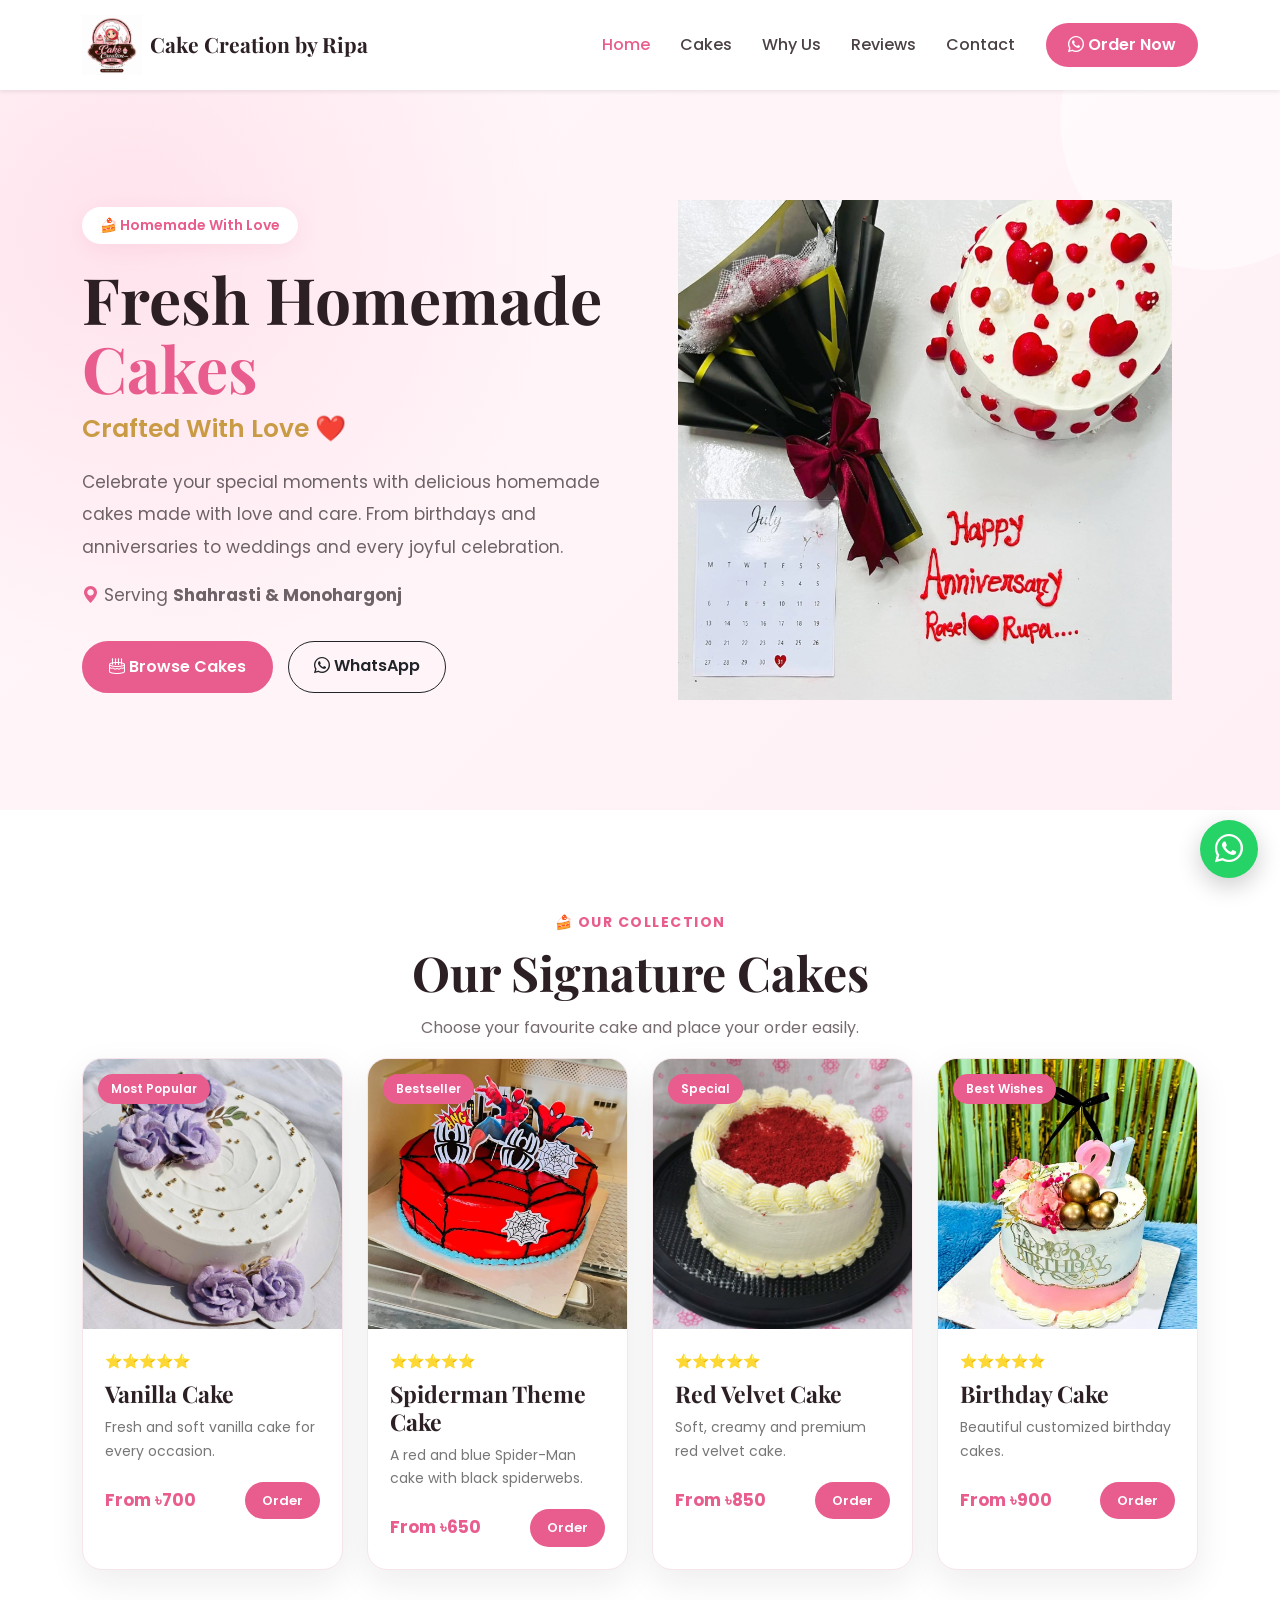
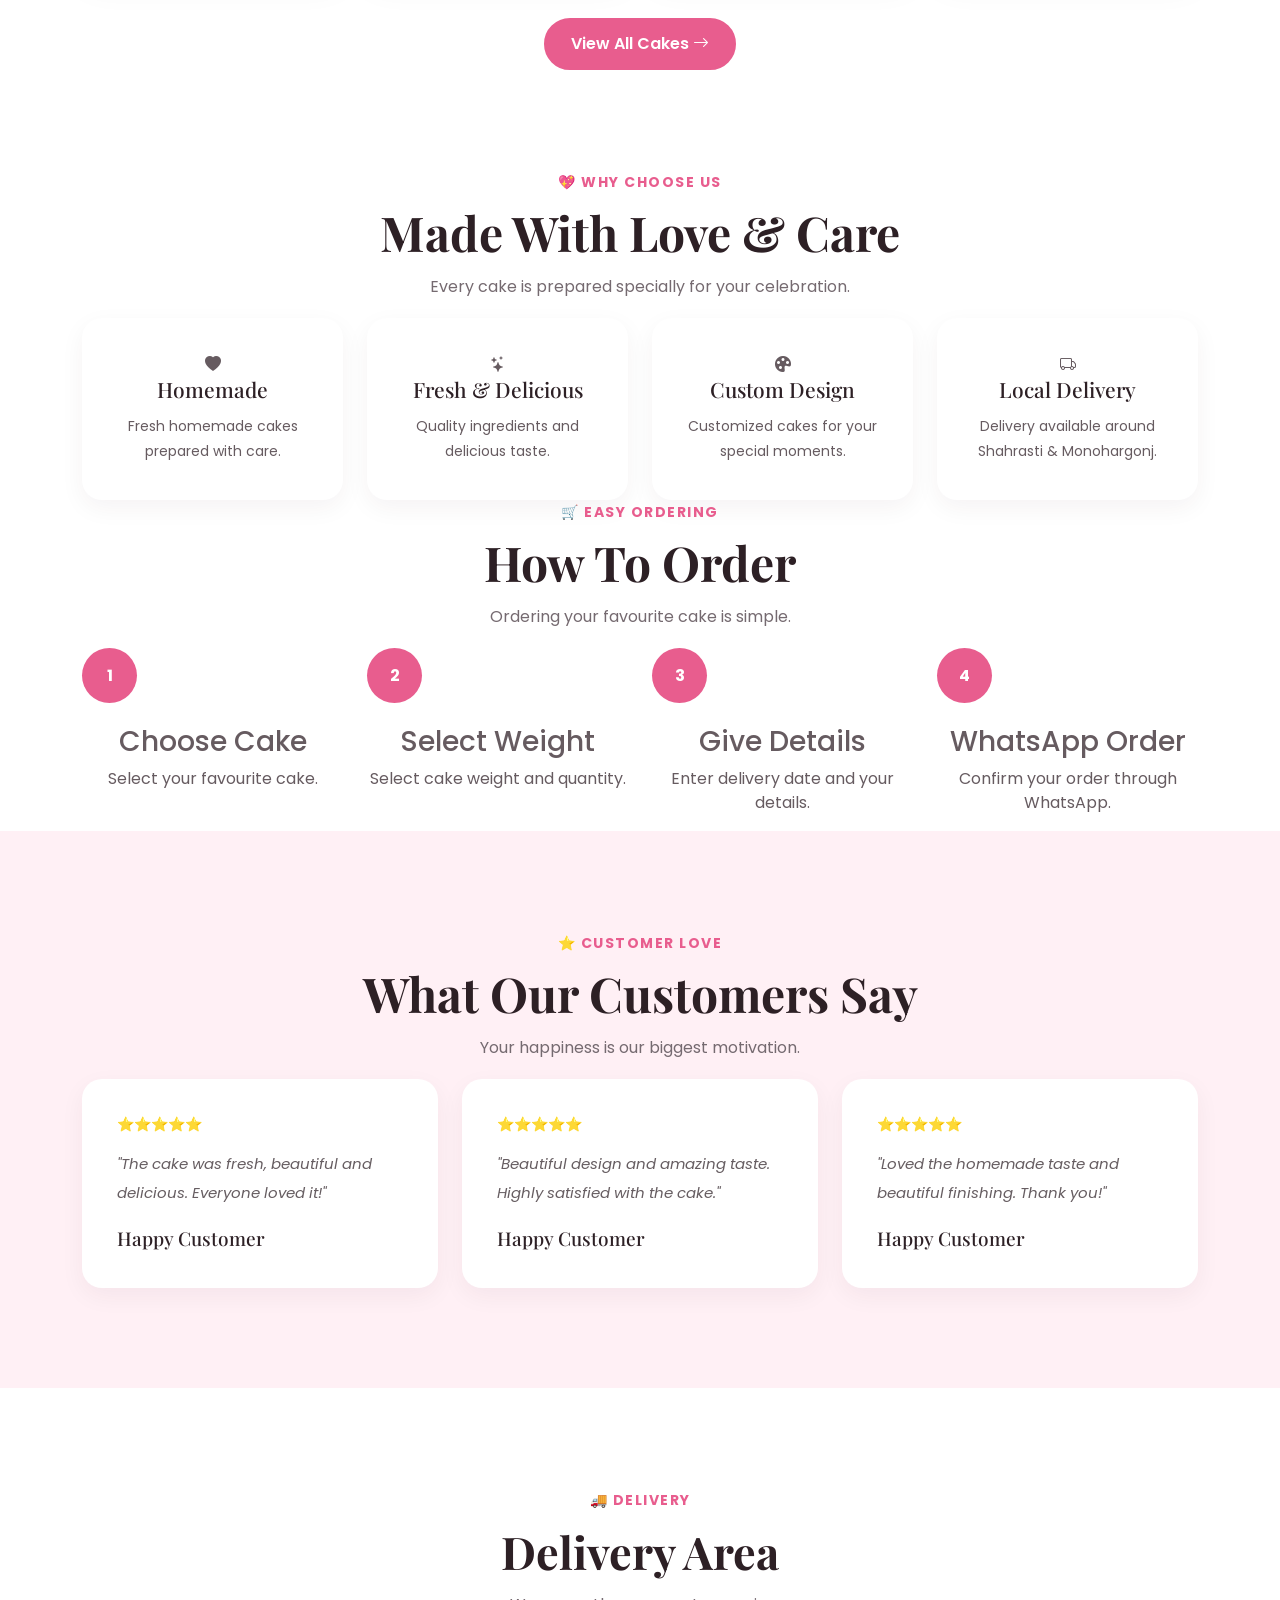
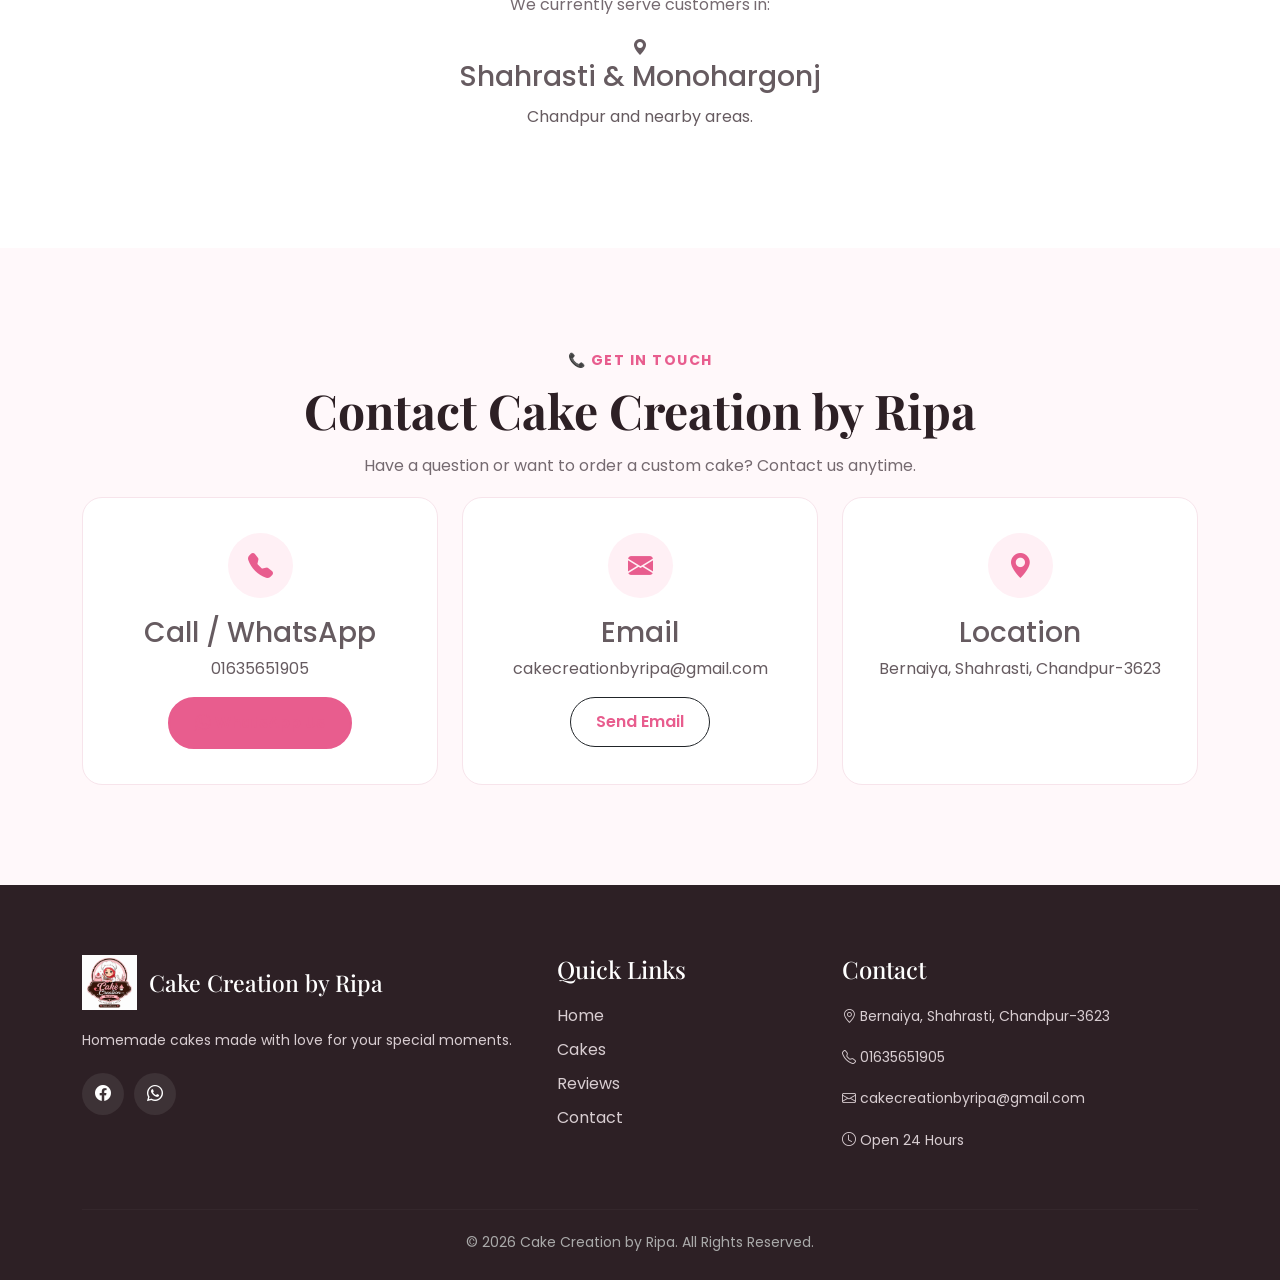
==== commit a670135f: "index.html" ====
--- a/index.html
+++ b/index.html
@@ -1,6 +1,4 @@
-from pathlib import Path
-
-html = r'''<!DOCTYPE html>
+<!DOCTYPE html>
 <html lang="en">
 
 <head>
@@ -1468,8 +1466,3 @@
 
 </body>
 </html>
-'''
-
-path = Path("/mnt/data/index.html")
-path.write_text(html, encoding="utf-8")
-print(f"Created: {path}")
